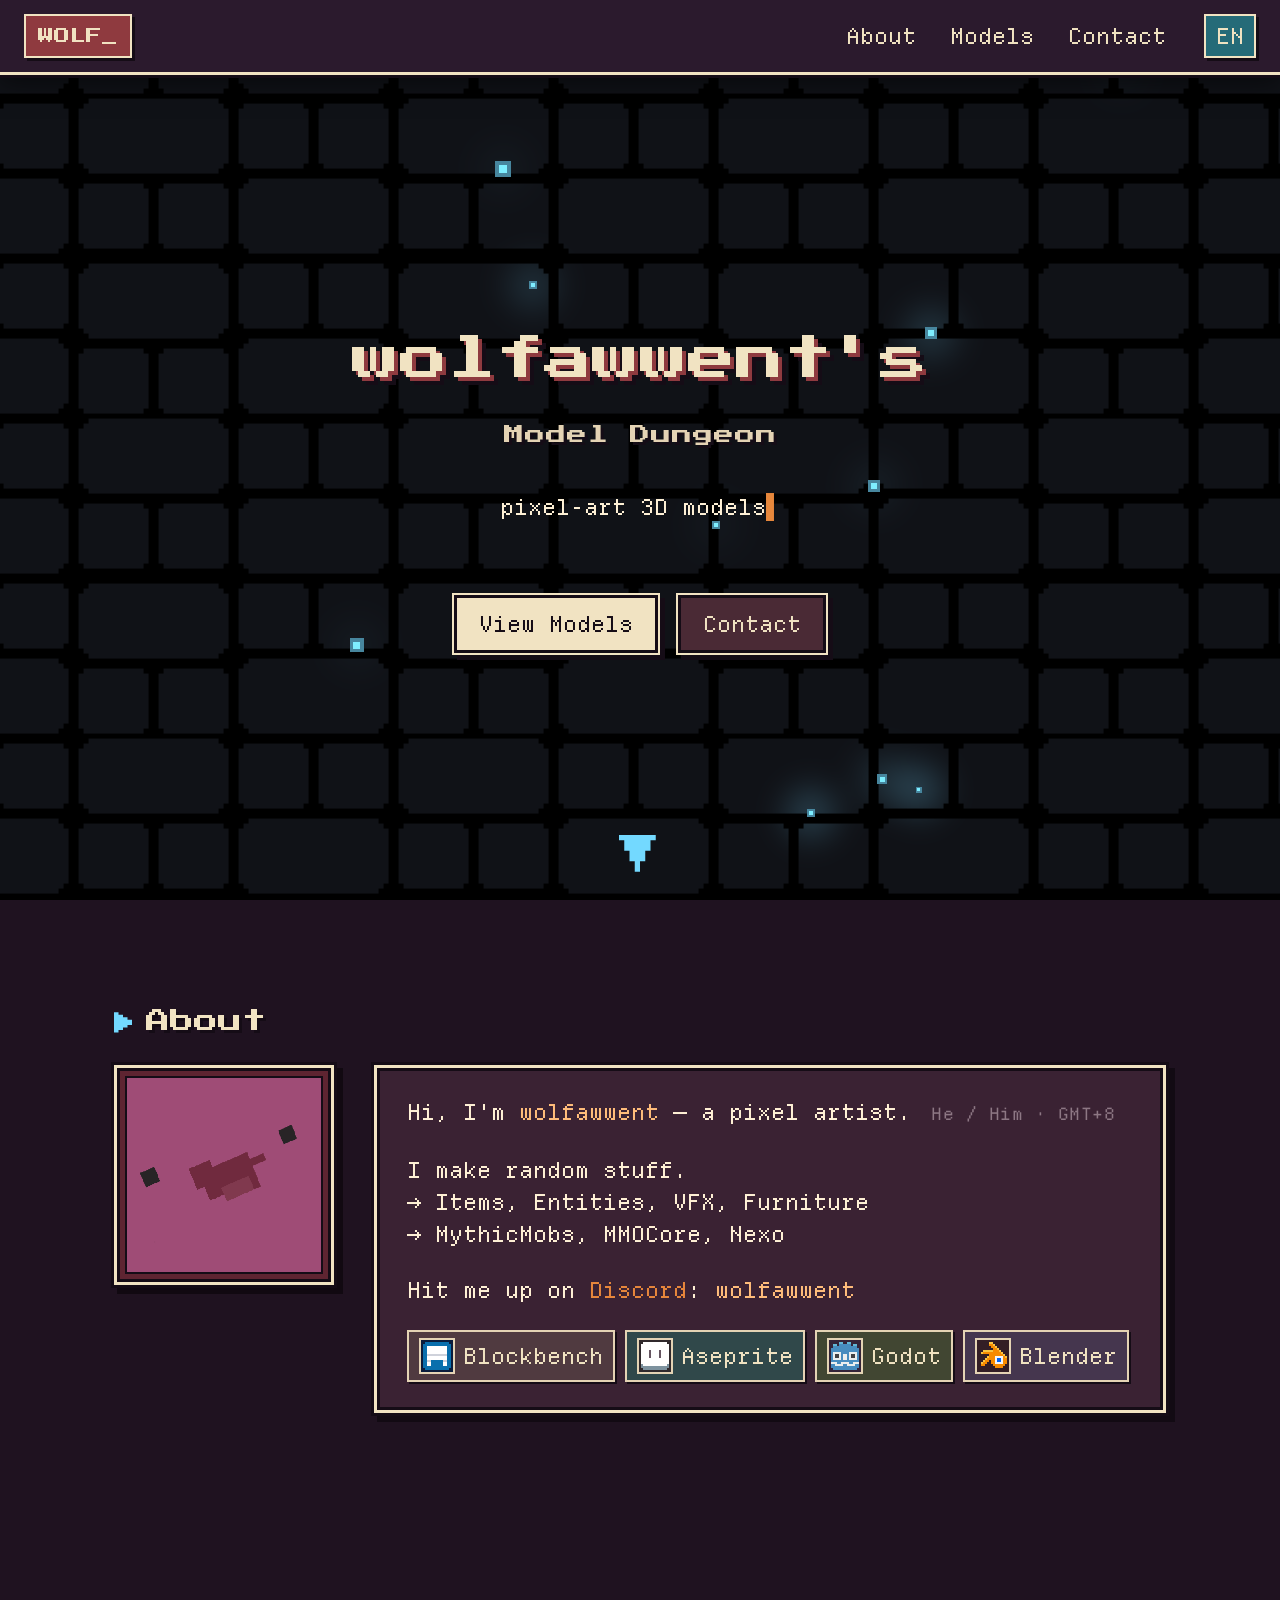
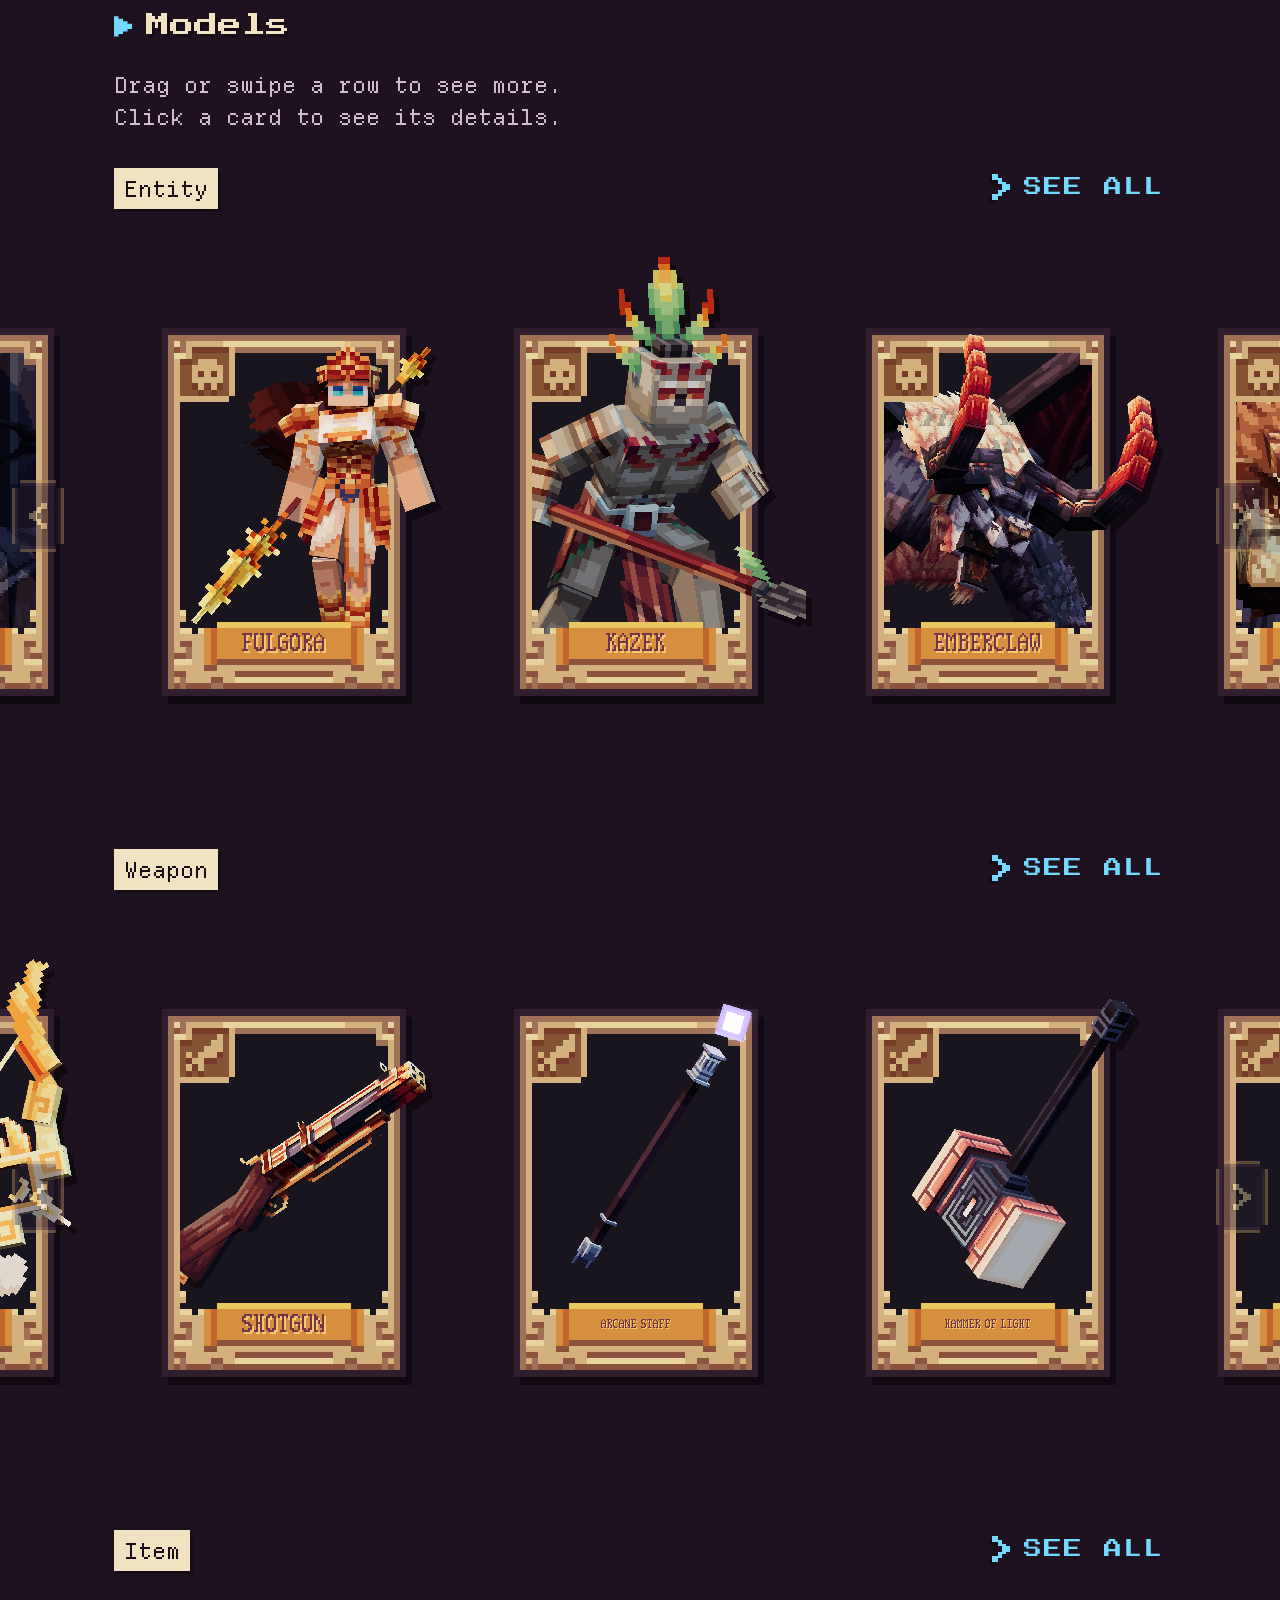
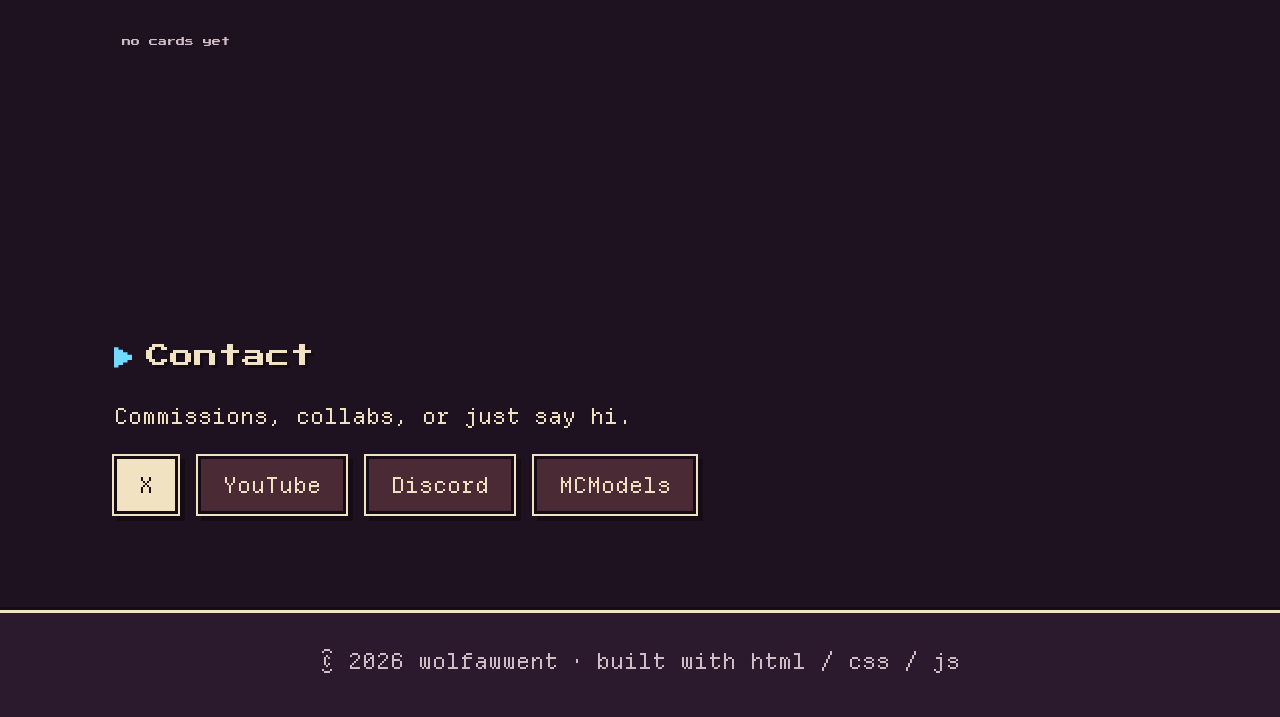
==== index.html @ c3237a8e "feat: update card model preview script version and enhance blend mode handling" ====
<!DOCTYPE html>
<html lang="en">
<head>
  <meta charset="UTF-8" />
  <meta name="viewport" content="width=device-width, initial-scale=1.0" />
  <title>wolfawwent's Model Dungeon</title>
  <meta name="description" content="wolfawwent's portfolio of pixel / voxel 3D models." />

  <!-- 像素字體（Google Fonts）：Press Start 2P 用在標題；內文使用本地 Departure Mono -->
  <link rel="preconnect" href="https://fonts.googleapis.com" />
  <link rel="preconnect" href="https://fonts.gstatic.com" crossorigin />
  <link href="https://fonts.googleapis.com/css2?family=Press+Start+2P&display=swap" rel="stylesheet" />

  <link rel="preload" href="assets/fonts/departure-mono.woff2" as="font" type="font/woff2" crossorigin />
  <link rel="stylesheet" href="css/style.css" />

  <!-- Three.js 只用在 3D 模型預覽 -->
  <script type="importmap">
  {
    "imports": {
      "three": "https://cdn.jsdelivr.net/npm/three@0.170.0/build/three.module.js",
      "three/addons/": "https://cdn.jsdelivr.net/npm/three@0.170.0/examples/jsm/"
    }
  }
  </script>
</head>
<body>

  <!-- ===== Shader 背景 ===== -->
  <canvas id="bg" aria-hidden="true"></canvas>

  <!-- ===== 導覽列 ===== -->
  <header class="nav">
    <a class="nav__logo" href="#top">WOLF<span class="blink">_</span></a>
    <nav class="nav__links">
      <a href="#about">About</a>
      <a href="#models">Models</a>
      <a href="#contact">Contact</a>
    </nav>
    <button class="nav__lang" id="langBtn" type="button" title="Language (coming soon)">EN</button>
  </header>

  <main id="top">

    <!-- ===== Hero ===== -->
    <section class="hero reveal">
      <h1 class="hero__title">
        <span class="glitch" data-text="wolfawwent's">wolfawwent's</span>
        <span class="hero__sub-title">Model Dungeon</span>
      </h1>
      <p class="hero__sub typewriter" id="typewriter"></p>
      <div class="hero__cta">
        <a class="btn" href="#models">View Models</a>
        <a class="btn btn--ghost" href="#contact">Contact</a>
      </div>
      <a class="hero__scroll" href="#about" aria-label="Scroll down">▼</a>
    </section>

    <!-- ===== About ===== -->
    <section id="about" class="section reveal">
      <h2 class="section__title">About</h2>
      <div class="about">
        <div class="about__avatar pixel-frame">
          <!-- 換成你的頭像：assets/img/avatar.png 或 .gif -->
          <img src="assets/img/avatar.png" alt="avatar" />
        </div>
        <div class="about__text">
          <p>Hi, I'm <strong>wolfawwent</strong> — a pixel artist. <span class="about__meta">He / Him · GMT+8</span></p>
          <p>I make random stuff.<br>→ Items, Entities, VFX, Furniture<br>→ MythicMobs, MMOCore, Nexo</p>
          <p>Hit me up on <a href="https://discord.gg/XKrcX5X3uS" target="_blank" rel="noopener">Discord</a>: <strong>wolfawwent</strong></p>
          <ul class="tags">
            <li><img src="assets/img/icon-blockbench.png" alt="" />Blockbench</li>
            <li><img src="assets/img/icon-aseprite.png" alt="" />Aseprite</li>
            <li><img src="assets/img/icon-godot.png" alt="" />Godot</li>
            <li><img src="assets/img/icon-blender.png" alt="" />Blender</li>
          </ul>
        </div>
      </div>
    </section>

    <!-- ===== Models ===== -->
    <section id="models" class="section reveal">
      <h2 class="section__title">Models</h2>
      <p class="section__hint">Drag or swipe a row to see more.<br>Click a card to see its details.</p>

      <!--
        卡片由 js/card-gallery.js 依 card/cards.json 自動放進來。
        檔名格式：card_類型_名稱.png，類型是 entity 或 weapon，
        例如 card_entity_Kazek.png → 放進 Entity 列、名牌顯示 Kazek。
        要新增分類：複製一個 .shelf，改 data-category 和標題即可。
      -->
      <div class="shelf" data-category="entity">
        <div class="shelf__head">
          <h3 class="shelf__title">Entity</h3>
          <a class="shelf__all" href="gallery.html?type=entity"><svg viewBox="0 0 9 13" aria-hidden="true" shape-rendering="crispEdges"><path d="M6 0H9V3H6V5H4V8H6V10H9V13H6V11H4V9H2V8H0V5H2V4H4V2H6Z"/></svg><span>SEE ALL</span></a>
        </div>
        <div class="shelf__track" aria-label="Entity cards"></div>
      </div>
      <div class="shelf" data-category="weapon">
        <div class="shelf__head">
          <h3 class="shelf__title">Weapon</h3>
          <a class="shelf__all" href="gallery.html?type=weapon"><svg viewBox="0 0 9 13" aria-hidden="true" shape-rendering="crispEdges"><path d="M6 0H9V3H6V5H4V8H6V10H9V13H6V11H4V9H2V8H0V5H2V4H4V2H6Z"/></svg><span>SEE ALL</span></a>
        </div>
        <div class="shelf__track" aria-label="Weapon cards"></div>
      </div>
      <div class="shelf" data-category="item">
        <div class="shelf__head">
          <h3 class="shelf__title">Item</h3>
          <a class="shelf__all" href="gallery.html?type=item"><svg viewBox="0 0 9 13" aria-hidden="true" shape-rendering="crispEdges"><path d="M6 0H9V3H6V5H4V8H6V10H9V13H6V11H4V9H2V8H0V5H2V4H4V2H6Z"/></svg><span>SEE ALL</span></a>
        </div>
        <div class="shelf__track" aria-label="Item cards"></div>
      </div>
    </section>

    <!-- ===== Contact ===== -->
    <section id="contact" class="section reveal">
      <h2 class="section__title">Contact</h2>
      <p class="contact__text">Commissions, collabs, or just say hi.</p>
      <div class="contact__links">
        <a class="btn" href="https://x.com/wolfawwent" target="_blank" rel="noopener">X</a>
        <a class="btn btn--ghost" href="https://www.youtube.com/@wolfawwent/videos" target="_blank" rel="noopener">YouTube</a>
        <a class="btn btn--ghost" href="https://discord.gg/XKrcX5X3uS" target="_blank" rel="noopener">Discord</a>
        <a class="btn btn--ghost" href="https://mcmodels.net/vendors/107/modelfoundry" target="_blank" rel="noopener">MCModels</a>
      </div>
    </section>

  </main>

  <footer class="footer">
    <span>© <span id="year"></span> wolfawwent</span>
    <span class="footer__dot">·</span>
    <span>built with html / css / js</span>
  </footer>

  <script src="js/bg.js"></script>
  <script src="js/main.js"></script>
  <script src="js/card-model-preview.js?v=pose-1"></script>
  <script src="js/card-gallery.js"></script>
  <script src="js/dev-tools-link.js"></script>
</body>
</html>
---- css/style.css ----
/* =====================================================================
   wolfawwent portfolio — style.css
   像素 RPG 戰鬥 UI 風格：深紫黑底、奶油色像素邊框、橘 / 暗紅 / 青 / 萊姆綠點綴
   背景是 js/bg.js 畫的 shader（不是 CSS）
   ===================================================================== */

:root {
  /* --- 參考圖取色 --- */
  --bg:        #1f1220;   /* 深紫黑（畫面底） */
  --bg-2:      #2b1a2d;   /* 面板底 */
  --panel:     #3a2233;   /* 面板內色（暗紫棕） */
  --panel-2:   #4a2a35;   /* 面板較亮的一階 */
  --cream:     #f1e3c2;   /* 奶油色邊框 / 主文字 */
  --cream-2:   #d9c49a;   /* 奶油色暗一階 */
  --muted:     #a48a92;   /* 次要文字 */
  --orange:    #e6873c;
  --orange-2:  #b4562a;
  --maroon:    #8f3a3f;
  --maroon-2:  #5e2431;
  --teal:      #3fa8b6;
  --teal-2:    #256b78;
  --lime:      #9cc23c;
  --lime-2:    #5e7d25;
  --purple:    #7b4c9e;
  --purple-2:  #4a2a66;
  --ink:       #150c16;   /* 最深的線色 */
  --ghost:     #73d9ff;   /* 鬼火藍（箭頭、飛蟲同色） */

  --font-pixel: 'Press Start 2P', 'Courier New', monospace;
  --font-body: 'VT323', 'Courier New', monospace;
  --max: 1100px;
}

* { box-sizing: border-box; }
html { scroll-behavior: smooth; }

body {
  margin: 0;
  background: var(--bg);
  color: var(--cream);
  font-family: var(--font-body);
  font-size: 22px;
  line-height: 1.45;
  overflow-x: hidden;
}

#bg { position: fixed; inset: 0; width: 100%; height: 100%; z-index: -1; display: block; }

a { color: var(--orange); text-decoration: none; }
a:hover { color: var(--cream); }
img { max-width: 100%; display: block; }
::selection { background: var(--orange); color: var(--ink); }

/* ---------- 像素邊框：奶油色外框 + 深色內外線 + 硬陰影 ---------- */
.pixel-frame {
  position: relative;
  background: var(--panel);
  border: 3px solid var(--cream);
  box-shadow:
    inset 0 0 0 3px var(--ink),
    0 0 0 3px var(--ink),
    6px 6px 0 3px rgba(0,0,0,.45);
}

/* 面板標題條（像參考圖的 EQUIPMENT / STATS 標籤） */
.hud-label {
  display: inline-block;
  font-family: var(--font-pixel); font-size: 9px; letter-spacing: 1px;
  color: var(--ink); background: var(--cream);
  padding: 6px 10px 5px;
  box-shadow: 3px 3px 0 var(--ink);
}

/* ---------- 導覽列：做成 HUD 頂條 ---------- */
.nav {
  position: sticky; top: 0; z-index: 10;
  display: flex; align-items: center; gap: 24px;
  padding: 12px 24px;
  background: var(--bg-2);
  border-bottom: 3px solid var(--cream);
  box-shadow: 0 3px 0 var(--ink), 0 8px 24px rgba(0,0,0,.5);
}
.nav__logo {
  font-family: var(--font-pixel); font-size: 13px; color: var(--cream);
  padding: 8px 12px; background: var(--maroon); border: 2px solid var(--cream);
  box-shadow: 3px 3px 0 var(--ink);
}
.nav__links { display: flex; gap: 6px; margin-left: auto; }
.nav__links a {
  font-family: var(--font-pixel); font-size: 9px; color: var(--cream-2);
  padding: 9px 12px; border: 2px solid transparent;
}
.nav__links a:hover { color: var(--cream); background: var(--panel-2); border-color: var(--cream); box-shadow: 2px 2px 0 var(--ink); }
.nav__lang {
  font-family: var(--font-pixel); font-size: 9px;
  background: var(--teal-2); color: var(--cream);
  border: 2px solid var(--cream); padding: 8px 10px; cursor: pointer;
  box-shadow: 3px 3px 0 var(--ink);
}
.nav__lang:hover { background: var(--teal); }

.blink { animation: blink 1s steps(2) infinite; }
@keyframes blink { 50% { opacity: 0; } }

/* ---------- 共用區塊 ---------- */
.section { max-width: var(--max); margin: 0 auto; padding: 96px 24px; }
.section__title {
  font-family: var(--font-pixel);
  font-size: clamp(16px, 2.6vw, 24px);
  margin: 0 0 14px;
  color: var(--cream);
  text-shadow: 3px 3px 0 var(--ink);
}
/* 標題前的箭頭：不用字體符號（每個字體的 ▶ 位置都不一樣），改用 CSS 畫一個階梯狀像素三角形，
   高度跟大寫字母一致（0.85em），垂直置中對齊文字 */
.section__title::before {
  content: ''; display: inline-block; vertical-align: 0.02em;
  width: 0.75em; height: 0.85em; margin-right: 0.6em;
  background: var(--ghost);
  clip-path: polygon(0 0, 25% 0, 25% 12.5%, 50% 12.5%, 50% 25%, 75% 25%, 75% 37.5%, 100% 37.5%,
                     100% 62.5%, 75% 62.5%, 75% 75%, 50% 75%, 50% 87.5%, 25% 87.5%, 25% 100%, 0 100%);
}
.section__hint { color: var(--muted); margin: 0 0 32px; }

.reveal { opacity: 0; transform: translateY(24px); transition: opacity .5s steps(5), transform .5s steps(5); }
.reveal.is-visible { opacity: 1; transform: none; }

/* ---------- 按鈕：參考 END TURN ---------- */
.btn {
  display: inline-block;
  font-family: var(--font-pixel); font-size: 11px; line-height: 1;
  padding: 16px 22px 14px;
  color: var(--ink); background: var(--cream);
  border: 3px solid var(--ink);
  box-shadow: 0 0 0 2px var(--cream), 5px 5px 0 2px var(--ink);
  transition: transform .06s;
}
.btn:hover { color: var(--ink); background: var(--orange); }
.btn:active { transform: translate(4px, 4px); box-shadow: 0 0 0 2px var(--cream), 1px 1px 0 2px var(--ink); }
.btn--ghost { background: var(--panel-2); color: var(--cream); }
.btn--ghost:hover { background: var(--maroon); color: var(--cream); }

/* ---------- Hero ---------- */
.hero {
  min-height: calc(100vh - 70px);
  display: flex; flex-direction: column; justify-content: center; align-items: center;
  text-align: center; padding: 0 24px; position: relative;
}
.hero__kicker {
  font-family: var(--font-pixel); font-size: 10px; letter-spacing: 1px;
  color: var(--ink); background: var(--lime); padding: 8px 12px;
  border: 2px solid var(--cream); box-shadow: 3px 3px 0 var(--ink);
  margin: 0 0 28px;
}
.hero__title {
  font-family: var(--font-pixel);
  font-size: clamp(24px, 5.5vw, 58px);
  margin: 0 0 24px; line-height: 1.25; color: var(--cream);
  text-shadow: 4px 4px 0 var(--maroon), 8px 8px 0 var(--ink);
}
/* 標題下方的副標「Model Dungeon」 */
.hero__sub-title {
  display: block; margin-top: 0.6em;
  font-size: 0.42em; letter-spacing: 1px; color: var(--cream-2);
  text-shadow: 3px 3px 0 var(--ink);
}
.hero__sub { min-height: 1.5em; color: var(--cream-2); font-size: 28px; margin: 0 0 40px; }
.hero__cta { display: flex; gap: 20px; flex-wrap: wrap; justify-content: center; }
.hero__scroll {
  position: absolute; bottom: 28px; left: 50%; transform: translateX(-50%);
  font-family: var(--font-pixel); font-size: 42px; line-height: 1; color: var(--ghost);
  animation: bob 1.6s ease-in-out infinite;   /* 平滑上下浮動 */
}
@keyframes bob { 50% { transform: translate(-50%, 12px); } }

/* Glitch：改成用參考圖的橘 / 青 */
.glitch { position: relative; display: inline-block; }
.glitch::before, .glitch::after {
  content: attr(data-text); position: absolute; left: 0; top: 0; width: 100%;
  overflow: hidden; opacity: 0; text-shadow: none;
}
.glitch::before { color: var(--orange); animation: glitch-a 5s infinite; }
.glitch::after  { color: var(--teal);   animation: glitch-b 5s infinite; }
@keyframes glitch-a {
  0%, 92%, 100% { opacity: 0; transform: none; }
  94% { opacity: .9; transform: translate(-5px, 2px); clip-path: inset(10% 0 60% 0); }
  96% { opacity: .9; transform: translate(5px, -2px); clip-path: inset(50% 0 20% 0); }
  98% { opacity: 0; }
}
@keyframes glitch-b {
  0%, 92%, 100% { opacity: 0; transform: none; }
  95% { opacity: .9; transform: translate(5px, 0); clip-path: inset(70% 0 5% 0); }
  97% { opacity: .9; transform: translate(-4px, 0); clip-path: inset(30% 0 40% 0); }
  99% { opacity: 0; }
}
.typewriter::after { content: '\258C'; color: var(--orange); animation: blink .8s steps(2) infinite; }

/* ---------- About ---------- */
.about { display: grid; grid-template-columns: 220px 1fr; gap: 40px; align-items: start; }
.about__avatar { padding: 8px; background: var(--maroon-2); }
.about__avatar img { image-rendering: pixelated; width: 100%; aspect-ratio: 1; border: 2px solid var(--ink); }
.about__text { padding: 22px 26px; background: var(--panel); border: 3px solid var(--cream); box-shadow: inset 0 0 0 3px var(--ink), 0 0 0 3px var(--ink), 6px 6px 0 3px rgba(0,0,0,.4); }
.about__text p { margin: 0 0 16px; }
.about__meta { color: var(--muted); opacity: .55; font-size: 17px; letter-spacing: .5px; margin-left: 6px; white-space: nowrap; }   /* 灰色半透明小字（He / Him · GMT+8），接在第一行右邊 */
.tags { list-style: none; padding: 0; margin: 20px 0 0; display: flex; flex-wrap: wrap; gap: 8px; }
.tags li {
  font-family: var(--font-pixel); font-size: 8px; color: var(--cream);
  padding: 6px 10px 6px 8px; border: 2px solid var(--cream); box-shadow: 2px 2px 0 var(--ink);
  display: inline-flex; align-items: center; gap: 8px;
}
.tags li img { width: 36px; height: 36px; image-rendering: pixelated; display: block; }   /* 工具圖示（18×18 放大 2 倍） */
.tags li:nth-child(5n+1) { background: #503a40; }
.tags li:nth-child(5n+2) { background: #30484a; }
.tags li:nth-child(5n+3) { background: #414632; }
.tags li:nth-child(5n+4) { background: #45364e; }
.tags li:nth-child(5n+5) { background: var(--orange-2); }

/* ---------- 模型卡片：參考圖的技能卡 ---------- */
.grid { display: grid; grid-template-columns: repeat(auto-fill, minmax(250px, 1fr)); gap: 28px; }
.card {
  position: relative; overflow: hidden;
  background: var(--panel);
  border: 3px solid var(--cream);
  box-shadow: inset 0 0 0 3px var(--ink), 0 0 0 3px var(--ink), 6px 6px 0 3px rgba(0,0,0,.45);
  transform-style: preserve-3d; will-change: transform;
  transition: box-shadow .15s;
}
.card:hover { box-shadow: inset 0 0 0 3px var(--ink), 0 0 0 3px var(--ink), 0 0 0 6px var(--orange), 8px 8px 0 6px rgba(0,0,0,.45); }
/* 每張卡不同底色，像技能卡 */
.card:nth-child(4n+1) .card__media { background: var(--maroon-2); }
.card:nth-child(4n+2) .card__media { background: var(--purple-2); }
.card:nth-child(4n+3) .card__media { background: var(--teal-2); }
.card:nth-child(4n+4) .card__media { background: var(--lime-2); }
.card__media {
  margin: 6px 6px 0; aspect-ratio: 16 / 10; overflow: hidden;
  border: 2px solid var(--ink);
  background-image: repeating-linear-gradient(0deg, rgba(0,0,0,.12) 0 2px, transparent 2px 4px);
}
.card__media img {
  width: 100%; height: 100%; object-fit: cover;
  image-rendering: pixelated;
  filter: brightness(.85); transition: filter .2s, transform .3s steps(6);
}
.card:hover .card__media img { filter: none; transform: scale(1.04); }
.card__body { padding: 16px 16px 18px; }
.card__body h3 {
  font-family: var(--font-pixel); font-size: 11px; margin: 0 0 10px; line-height: 1.5;
  color: var(--cream); text-shadow: 2px 2px 0 var(--ink);
}
.card__body p { margin: 0 0 14px; color: var(--muted); }
.card__tags { display: flex; gap: 6px; flex-wrap: wrap; }
.card__tags span {
  font-family: var(--font-pixel); font-size: 7px; color: var(--ink);
  background: var(--cream-2); padding: 5px 7px; box-shadow: 2px 2px 0 var(--ink);
}
.model { cursor: pointer; }
.model.is-active { border-color: var(--orange); }
.model.is-active::before {
  content: '\25B6 VIEWING'; position: absolute; top: 12px; left: 12px; z-index: 1;
  font-family: var(--font-pixel); font-size: 8px; color: var(--ink);
  background: var(--orange); padding: 5px 7px; border: 2px solid var(--cream); box-shadow: 2px 2px 0 var(--ink);
}
.card__media.no-img { display: grid; place-items: center; }
.card__media.no-img img { display: none; }
.card__media.no-img::after { content: 'NO PREVIEW'; font-family: var(--font-pixel); font-size: 9px; color: var(--cream-2); opacity: .6; }
/* tilt 亮光層 */
.card::after {
  content: ''; position: absolute; inset: 0; pointer-events: none;
  background: radial-gradient(circle at var(--mx, 50%) var(--my, 50%), rgba(241,227,194,.14), transparent 45%);
  opacity: 0; transition: opacity .2s;
}
.card:hover::after { opacity: 1; }

/* ---------- 3D Viewer：參考圖中央的戰鬥場地 ---------- */
.viewer { height: 540px; overflow: hidden; margin-bottom: 36px; background: var(--bg-2); }
.viewer.is-drop { border-color: var(--lime); box-shadow: inset 0 0 0 3px var(--ink), 0 0 0 3px var(--ink), 0 0 0 6px var(--lime); }
.viewer canvas { display: block; width: 100%; height: 100%; }
.viewer__title {
  position: absolute; left: 14px; top: 14px; pointer-events: none;
  font-family: var(--font-pixel); font-size: 9px; color: var(--ink);
  background: var(--cream); padding: 7px 10px 6px; box-shadow: 3px 3px 0 var(--ink);
}
.viewer__title:empty { display: none; }
.viewer__overlay {
  padding: 24px; text-align: center; line-height: 1.9;
  position: absolute; inset: 0; display: grid; place-items: center;
  font-family: var(--font-pixel); font-size: 10px; color: var(--cream-2);
  background: rgba(31,18,32,.75); pointer-events: none; transition: opacity .3s;
}
.viewer__overlay.is-hidden { opacity: 0; }
.viewer__toolbar { position: absolute; left: 14px; bottom: 14px; display: flex; gap: 10px; }
.viewer__toolbar button {
  font-family: var(--font-pixel); font-size: 8px; cursor: pointer;
  background: var(--panel-2); color: var(--cream);
  border: 2px solid var(--cream); padding: 9px 10px 8px; box-shadow: 3px 3px 0 var(--ink);
}
.viewer__toolbar button:hover { background: var(--maroon); }
.viewer__toolbar button.is-on { background: var(--teal-2); }
.viewer__toolbar button:active { transform: translate(2px, 2px); box-shadow: 1px 1px 0 var(--ink); }

/* ---------- Contact / Footer ---------- */
.contact__text { margin: 0 0 24px; font-size: 28px; }
.contact__links { display: flex; gap: 20px; flex-wrap: wrap; }
.footer {
  text-align: center; padding: 32px 24px 40px; color: var(--muted);
  font-size: 18px; display: flex; gap: 12px; justify-content: center; flex-wrap: wrap;
  border-top: 3px solid var(--cream); box-shadow: 0 -3px 0 var(--ink); background: var(--bg-2);
}

/* ---------- 響應式 ---------- */
@media (max-width: 720px) {
  .nav { padding: 10px 14px; gap: 10px; flex-wrap: wrap; }
  .nav__links { gap: 2px; }
  .nav__links a { font-size: 8px; padding: 8px; }
  .about { grid-template-columns: 1fr; }
  .about__avatar { max-width: 180px; }
  .viewer { height: 380px; }
  .section { padding: 72px 18px; }
}

@media (prefers-reduced-motion: reduce) {
  html { scroll-behavior: auto; }
  .reveal { opacity: 1; transform: none; transition: none; }
  .glitch::before, .glitch::after, .hero__scroll { animation: none; }
}

/* Saved artwork already contains its frame and Unifont nameplate. */
#modelGrid .card--artwork { background: transparent; border: 0; box-shadow: none; overflow: visible; cursor: pointer; }
#modelGrid .card--artwork::after, #modelGrid .card--artwork::before { display: none; }
#modelGrid .card--artwork > img { display: block; width: 100%; height: auto; image-rendering: pixelated; }
#modelGrid .card--artwork:focus-visible { outline: 3px solid var(--cream, #fff0c8); outline-offset: 4px; }
#modelGrid .card--artwork.is-active > img { filter: drop-shadow(0 0 8px rgba(255, 215, 94, .35)); }
/* ---------- card/ 資料夾自動卡片：名稱疊在金色名牌上（js/card-gallery.js） ---------- */
#modelGrid .card--auto { position: relative; }
#modelGrid .card--auto > .card__name {
  position: absolute; pointer-events: none;
  image-rendering: pixelated; image-rendering: crisp-edges;
}

/* ---------- Models：橫向卡片列（js/card-gallery.js） ---------- */
.shelf { margin: 0 0 40px; }
.shelf__title {
  font-family: var(--font-pixel); font-size: 10px; letter-spacing: 1px;
  display: inline-block; margin: 0 0 14px;
  color: var(--ink); background: var(--cream); padding: 7px 10px 6px;
  box-shadow: 3px 3px 0 var(--ink);
}
.shelf__track {
  display: flex; gap: 12px; align-items: flex-start;
  overflow-x: auto; overflow-y: hidden;
  /* 軌道跳出 1100px 的內容欄、橫跨整個視窗寬度；左右內距讓第一張卡對齊內容欄的左邊 */
  width: 100vw; margin-left: calc(50% - 50vw);
  padding: 14px max(24px, calc(50vw - var(--max) / 2 + 24px)) 22px;   /* 上下留空間給傾斜時凸出的角 */
  /* 不做吸附：卡片可以停在任何位置，被邊緣切一半也沒關係 */
  scrollbar-width: none;                /* Firefox 隱藏捲軸 */
  cursor: grab; user-select: none; -webkit-user-select: none;
  touch-action: pan-x pan-y;            /* 手機保留原生左右滑動 */
}
.shelf__track::-webkit-scrollbar { display: none; }
.shelf__track.is-dragging { cursor: grabbing; }
.shelf__track:empty::after {
  content: 'no cards yet'; font-family: var(--font-pixel); font-size: 9px; color: var(--muted);
  padding: 24px 8px;
}
.shelf .card--auto {
  flex: 0 0 var(--card-w, 340px); width: var(--card-w, 340px);
  position: relative;
  background: transparent; border: 0; box-shadow: none; overflow: visible;
  transform-style: preserve-3d; will-change: transform;
  transition: filter .2s;
}
.shelf .card--auto > img {
  display: block; width: 100%; height: auto;
  image-rendering: pixelated; -webkit-user-drag: none; pointer-events: none;
  filter: drop-shadow(6px 8px 0 rgba(0,0,0,.45));
  transition: filter .15s ease;
}
/* 滑鼠移上去：沿著卡片輪廓（含透明部分的邊）畫一圈淡金色 outline
   用四個方向的 drop-shadow 疊出來，會跟著卡片的實際形狀走，透明區域不會被框到 */
.shelf .card--auto:hover > img {
  filter:
    drop-shadow( var(--ol) 0 0 var(--outline))
    drop-shadow(calc(var(--ol) * -1) 0 0 var(--outline))
    drop-shadow(0  var(--ol) 0 var(--outline))
    drop-shadow(0 calc(var(--ol) * -1) 0 var(--outline))
    drop-shadow(6px 8px 0 rgba(0,0,0,.45));
}
.shelf .card--auto { --outline: #ffffff; --ol: 3px; }   /* outline 顏色與粗細 */
.shelf .card--auto > .card__name {
  position: absolute; pointer-events: none;
  image-rendering: pixelated; image-rendering: crisp-edges;
}
/* 傾斜時的亮光：用卡片圖本身當遮罩，透明的地方不會發亮 */
.shelf .card--auto::after {
  content: ''; position: absolute; inset: 0; pointer-events: none;
  background: radial-gradient(circle at var(--mx, 50%) var(--my, 50%), rgba(241,227,194,.28), transparent 45%);
  -webkit-mask-image: var(--img); mask-image: var(--img);
  -webkit-mask-size: 100% 100%; mask-size: 100% 100%;
  opacity: 0; transition: opacity .2s;
}
.shelf .card--auto:hover::after { opacity: 1; }
@media (max-width: 720px) { .shelf .card--auto { --card-w: 240px; } }

/* Pixel typography: Departure Mono uses an 11px grid (22px = 2x). */
@font-face {
  font-family: 'Departure Mono';
  src: url('../assets/fonts/departure-mono.woff2') format('woff2');
  font-weight: 400;
  font-style: normal;
  font-display: swap;
}
@font-face {
  font-family: 'Portfolio Unifont';
  src: url('../assets/fonts/unifont.otf') format('opentype');
  font-weight: 400;
  font-display: swap;
}
:root {
  --font-body: 'Departure Mono', 'Portfolio Unifont', monospace;
  --muted: #d2bec7;
  --cream-2: #e4d3b4;
}
body { font-size: 22px; line-height: 32px; font-synthesis: none; }
button, input, select { font: inherit; }
.section { scroll-margin-top: 88px; }
.section__title { font-size: 24px; line-height: 40px; margin-bottom: 24px; }
.section__hint { max-width: 64ch; line-height: 32px; }
.about__text { padding: 28px 30px; color: #fff1d6; }
.about__text p { max-width: 58ch; margin-bottom: 24px; }
.about__text strong { color: #ffbd7b; font-weight: 400; }
.nav__links a, .nav__lang, .btn, .tags li, .shelf__title,
.hud-label, .viewer__title, .viewer__toolbar button {
  font-family: var(--font-body); font-size: 22px; line-height: 28px;
  font-weight: 400; letter-spacing: 0;
}
.nav__logo { font-size: 16px; line-height: 24px; }
.nav__links a { color: var(--cream); padding: 8px 12px; }
.nav__lang { min-height: 44px; padding: 6px 10px; }
.btn { padding: 12px 22px; }
.tags { gap: 10px; }
.tags li { padding: 6px 10px; border-color: var(--cream-2); }
.tags li:nth-child(5n+5) { background: #843b23; }
.hero__title { font-size: 48px; line-height: 64px; }
.hero__kicker { font-family: var(--font-body); font-size: 22px; line-height: 28px; letter-spacing: 0; }
.hero__sub, .contact__text { font-size: 22px; line-height: 32px; }
.hero__sub { color: #fff1d6; min-height: 64px; max-width: 48ch; }
.footer { font-size: 22px; line-height: 32px; }
.card__title { font-family: var(--font-body); font-size: 22px; line-height: 32px; }
.card__desc { color: var(--muted); font-size: 22px; line-height: 32px; }
a:focus-visible, button:focus-visible { outline: 3px solid #ffbd7b; outline-offset: 5px; }
@media (max-width: 720px) {
  .hero__title { font-size: 32px; line-height: 48px; }
  .nav__links { order: 3; width: 100%; justify-content: center; }
  .nav__lang { margin-left: auto; }
  .nav__links a { font-size: 22px; padding: 6px 10px; }
  .section { scroll-margin-top: 140px; }
  .about { gap: 28px; }
  .about__text { padding: 20px; }
  .tags li { padding: 4px 8px; }
  .contact__links { gap: 18px; }
}
@media (max-width: 420px) {
  .hero__title { font-size: 24px; line-height: 40px; }
  .hero__kicker { max-width: 100%; }
  .about__text { padding: 18px; }
}

/* Fixed-angle model preview dialog. */
.model-dialog { width: min(880px, calc(100vw - 32px)); max-height: calc(100dvh - 32px); padding: 0; color: var(--cream); background: #211923; border: 3px solid var(--cream-2); box-shadow: 8px 8px 0 #100b13; }
.model-dialog::backdrop { background: rgba(9,6,13,.82); }
.model-dialog__header { display: flex; align-items: center; gap: 16px; padding: 14px 18px; border-bottom: 2px solid #6d5648; }
.model-dialog__header h2 { margin: 0; flex: 1; min-width: 0; overflow-wrap: anywhere; font: 22px/32px var(--font-body); }
.model-dialog__close { width: 44px; height: 44px; flex: 0 0 44px; border: 2px solid var(--cream-2); background: #432d38; color: var(--cream); cursor: pointer; font: 28px/32px var(--font-body); }
.model-dialog__stage { height: min(62vh, 570px); min-height: 220px; background: radial-gradient(ellipse at center, #45343c, #19141d 75%); }
.model-dialog model-viewer { display: block; width: 100%; height: 100%; --progress-bar-color: #e4bd76; }
.model-dialog__status { margin: 0; padding: 12px 18px; font: 22px/30px var(--font-body); color: var(--cream-2); }
html.model-dialog-open { overflow: hidden; }
.shelf .card--auto[role=button] { cursor: pointer; }
.shelf .card--auto[role=button]:focus-visible { outline: 3px solid var(--cream); outline-offset: -8px; }
@media (max-width: 600px) { .model-dialog { width: calc(100vw - 20px); max-height: calc(100dvh - 20px); }.model-dialog__stage { height: 52dvh; }.model-dialog__status { font-size: 16px; line-height: 24px; } }
/* Dungeon-style page controls, anchored to the visible card row. */
.shelf__viewport{position:relative;width:100vw;margin-left:calc(50% - 50vw)}
.shelf__viewport>.shelf__track{width:100%;margin-left:0}
.shelf__arrow{position:absolute;z-index:4;top:50%;transform:translateY(-50%);display:grid;place-items:center;width:52px;height:72px;padding:12px;border:3px solid #b99660;background:#291d30;color:#f2dca5;box-shadow:inset 0 0 0 3px #4c3448,0 4px 0 #100d15;opacity:.42;cursor:pointer;transition:opacity .15s steps(3),background .15s steps(3);clip-path:polygon(0 8px,8px 8px,8px 0,calc(100% - 8px) 0,calc(100% - 8px) 8px,100% 8px,100% calc(100% - 8px),calc(100% - 8px) calc(100% - 8px),calc(100% - 8px) 100%,8px 100%,8px calc(100% - 8px),0 calc(100% - 8px))}
.shelf__arrow--left{left:12px}.shelf__arrow--right{right:12px}
.shelf__arrow svg{width:18px;height:26px;fill:currentColor;filter:drop-shadow(2px 2px 0 #100d15)}
.shelf__arrow--right svg{transform:scaleX(-1)}
.shelf__arrow:hover,.shelf__arrow:focus-visible{opacity:1;background:#493046;color:#fff0c8}
.shelf__arrow:focus-visible{outline:3px solid #fff0c8;outline-offset:-7px}
.shelf__arrow:active{background:#674333}
.shelf__arrow:disabled{opacity:.15;cursor:default}
.shelf__arrow[hidden]{display:none}
@media(max-width:720px){.shelf__arrow{width:40px;height:60px;padding:8px}.shelf__arrow--left{left:4px}.shelf__arrow--right{right:4px}}
@media(prefers-reduced-motion:reduce){.shelf__arrow{transition:none}}


/* ===== 分類標題列 + SEE ALL ===== */
.shelf__head { display: flex; align-items: center; justify-content: space-between; gap: 12px; margin: 0 0 14px; }
.shelf__head .shelf__title { margin: 0; }
.shelf__all {
  display: inline-flex; align-items: center; gap: 14px;
  font-family: var(--font-pixel); font-size: 18px; letter-spacing: 2px;
  color: var(--ghost); text-decoration: none; padding: 6px 2px;
  border-bottom: 3px solid transparent; transition: border-color .15s steps(2), transform .15s steps(3);
}
.shelf__all svg { width: 18px; height: 26px; fill: currentColor; transform: scaleX(-1); filter: drop-shadow(3px 3px 0 #100d15); }
@media (max-width: 720px) { .shelf__all { font-size: 12px; gap: 10px; } .shelf__all svg { width: 12px; height: 17px; } }
.shelf__all:hover, .shelf__all:focus-visible { border-bottom-color: var(--ghost); transform: translateX(4px); outline: none; }

/* ===== 圖鑑頁（gallery.html）===== */
.gallery__section { padding-top: 120px; }
.gallery__back {
  display: inline-block; font-family: var(--font-pixel); font-size: 9px; letter-spacing: 1px;
  color: var(--ghost); text-decoration: none; margin: 0 0 22px;
}
.gallery__back:hover { text-decoration: underline; }
.gallery__count { margin-bottom: 20px; }
/* 一行 4 張：卡片縮到 260px（4×260 + 3×12 = 1052 ≤ 內容欄 1100）。
   卡片 PNG 上下各有約 16% 透明邊，所以行距用負的 margin 收回來 */
.shelf--grid { --grid-cols: 4; --grid-card: 260px; --grid-row-pull: -34px; }
.shelf--grid .shelf__track {
  display: grid; grid-template-columns: repeat(var(--grid-cols), var(--grid-card));
  justify-content: center; justify-items: center; gap: 0 12px;
  overflow: visible; width: auto; margin-left: 0; padding: 14px 0 22px;
  cursor: default; user-select: auto; -webkit-user-select: auto; touch-action: auto;
}
.shelf--grid .card--auto { flex: none; --card-w: var(--grid-card); width: var(--grid-card); margin: var(--grid-row-pull) 0; }
@media (max-width: 1140px) { .shelf--grid { --grid-cols: 3; } }
@media (max-width: 860px)  { .shelf--grid { --grid-cols: 2; --grid-card: 240px; } }
@media (max-width: 540px)  { .shelf--grid { --grid-card: min(240px, calc(50vw - 24px)); --grid-row-pull: -24px; } }
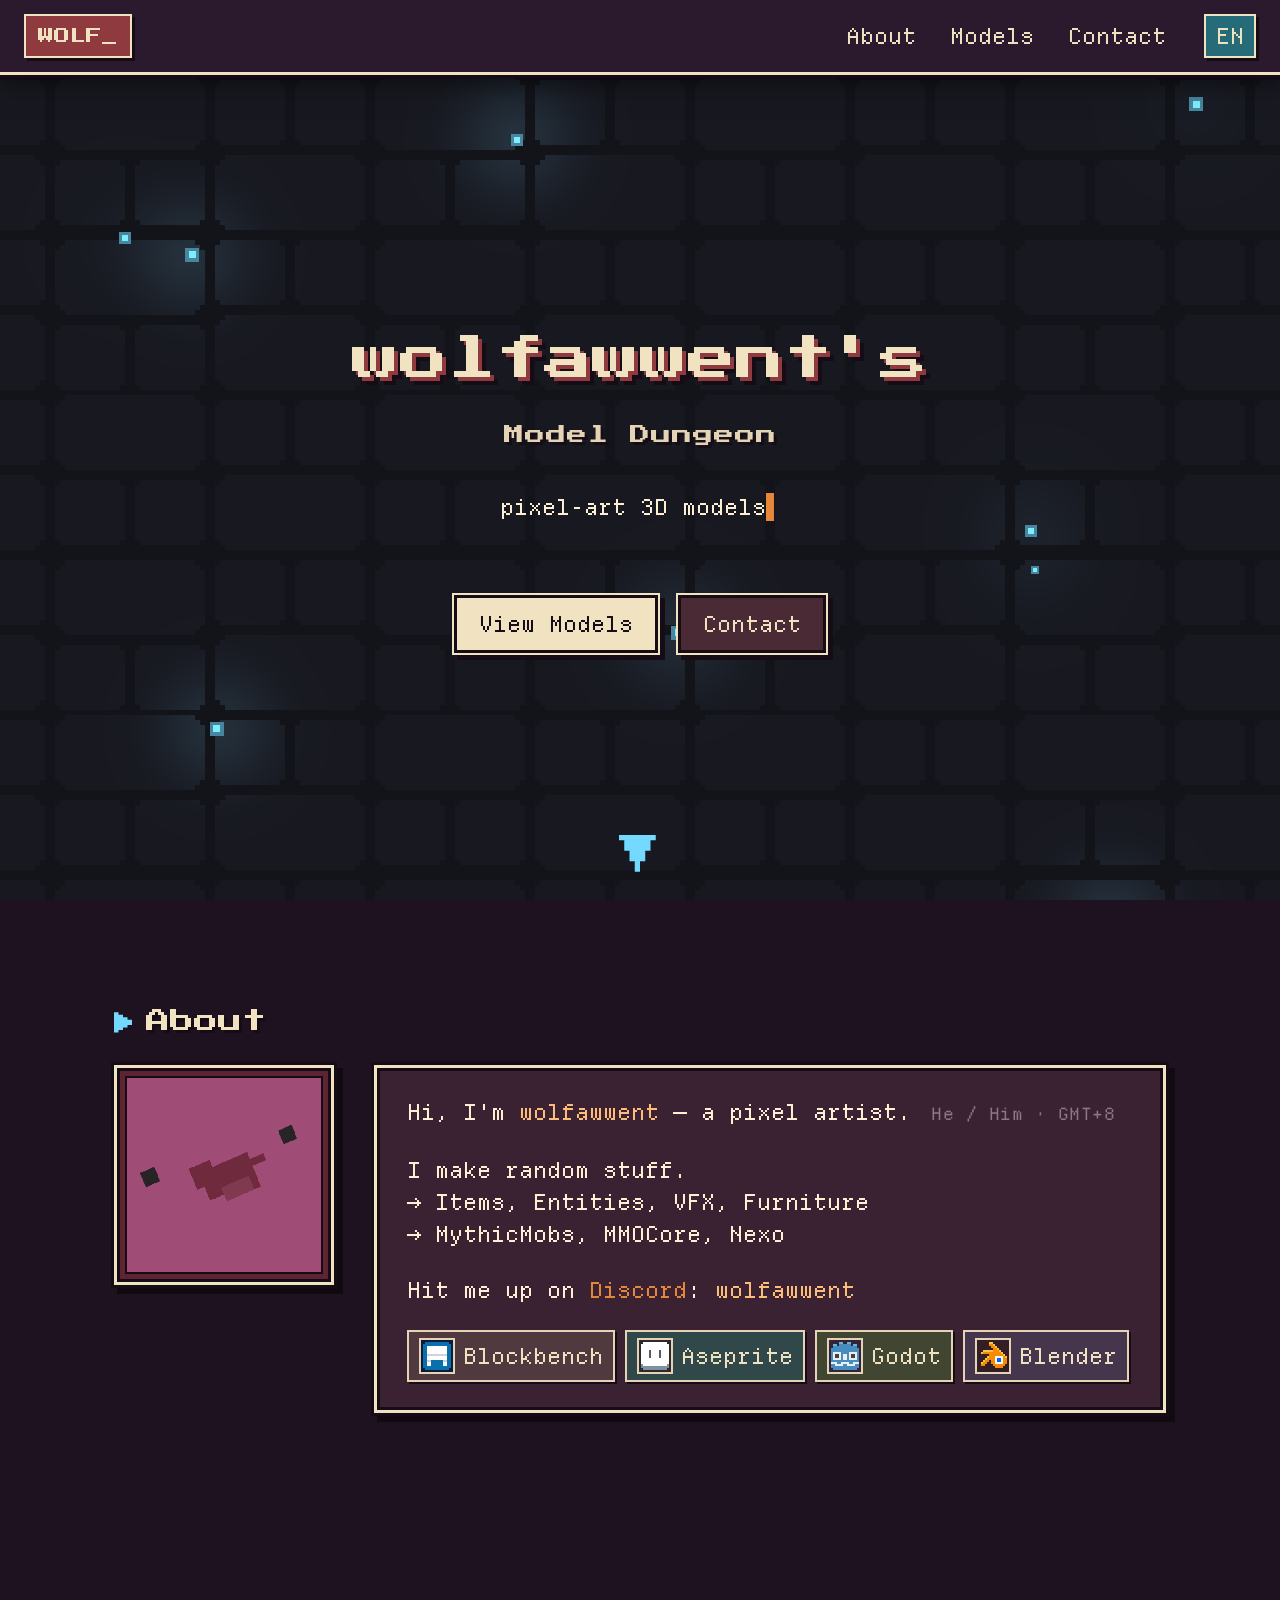
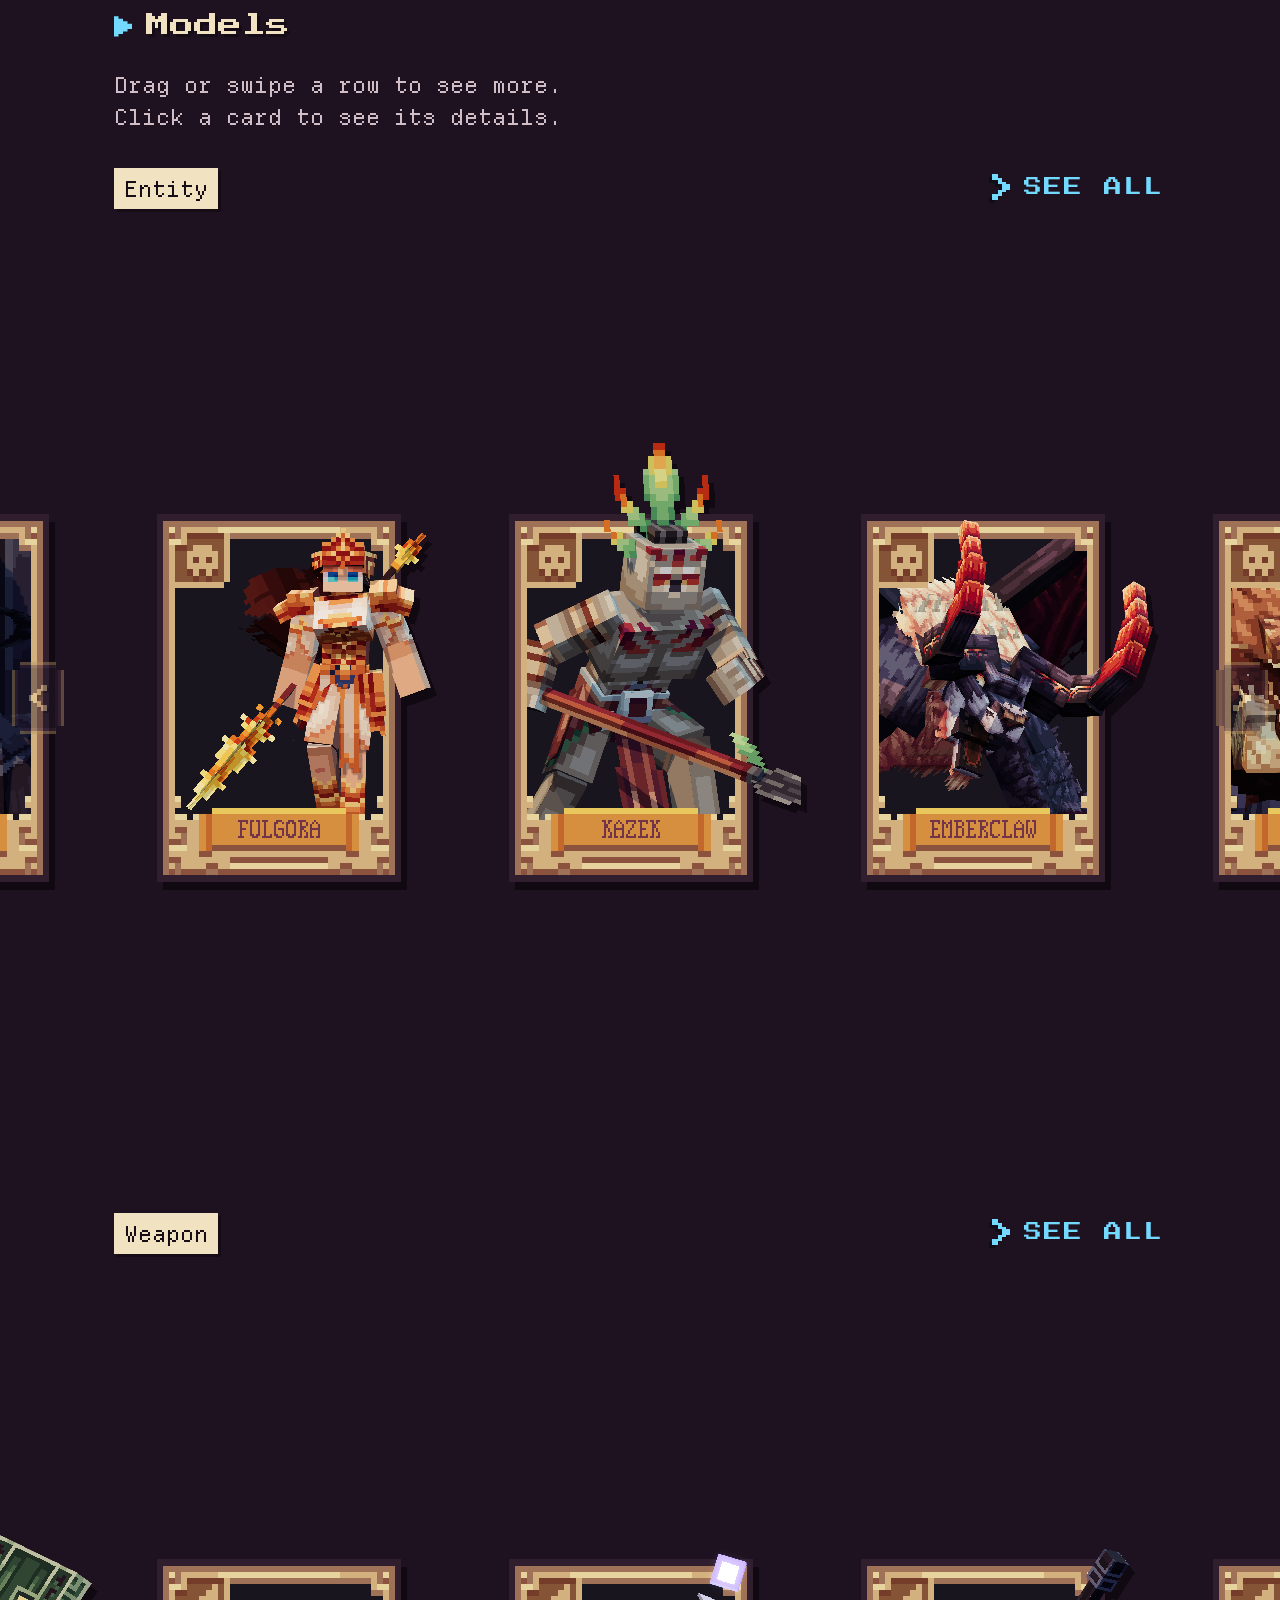
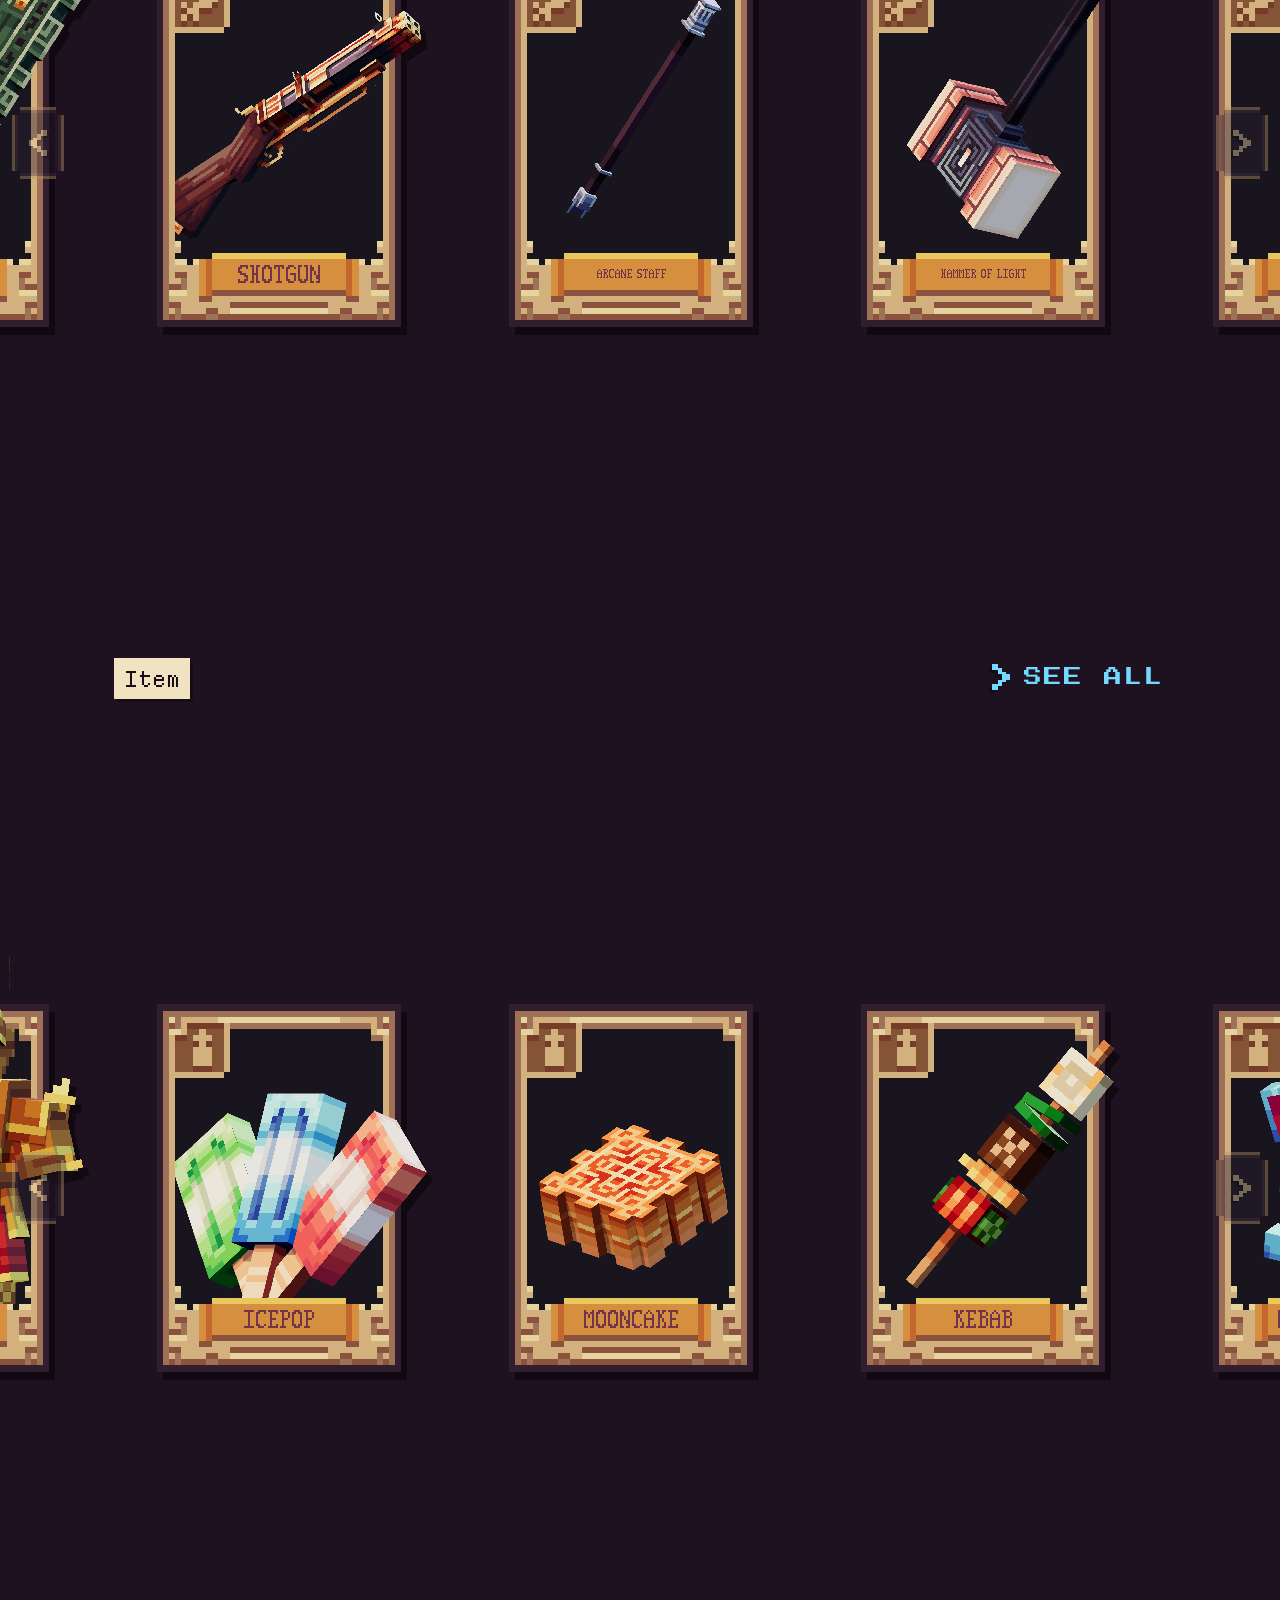
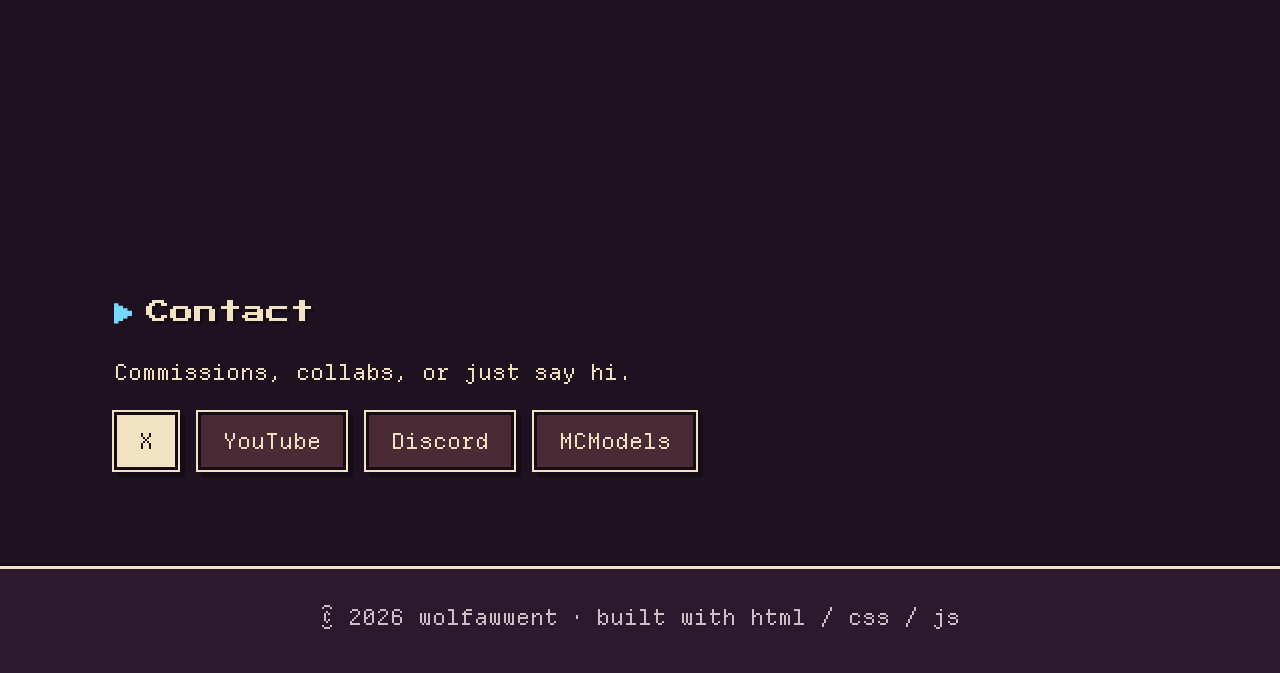
==== commit 549f0bfe: "Update card model preview version and enhance auto-scroll functionality - Updated card model preview" ====
--- a/index.html
+++ b/index.html
@@ -134,7 +134,7 @@
 
   <script src="js/bg.js"></script>
   <script src="js/main.js"></script>
-  <script src="js/card-model-preview.js?v=pose-1"></script>
+  <script src="js/card-model-preview.js?v=pose-2"></script>
   <script src="js/card-gallery.js"></script>
   <script src="js/dev-tools-link.js"></script>
 </body>
--- a/css/style.css
+++ b/css/style.css
@@ -1,530 +1,535 @@
-/* =====================================================================
-   wolfawwent portfolio — style.css
-   像素 RPG 戰鬥 UI 風格：深紫黑底、奶油色像素邊框、橘 / 暗紅 / 青 / 萊姆綠點綴
-   背景是 js/bg.js 畫的 shader（不是 CSS）
-   ===================================================================== */
+/* =====================================================================
+   wolfawwent portfolio — style.css
+   像素 RPG 戰鬥 UI 風格：深紫黑底、奶油色像素邊框、橘 / 暗紅 / 青 / 萊姆綠點綴
+   背景是 js/bg.js 畫的 shader（不是 CSS）
+   ===================================================================== */
+
+:root {
+  /* --- 參考圖取色 --- */
+  --bg:        #1f1220;   /* 深紫黑（畫面底） */
+  --bg-2:      #2b1a2d;   /* 面板底 */
+  --panel:     #3a2233;   /* 面板內色（暗紫棕） */
+  --panel-2:   #4a2a35;   /* 面板較亮的一階 */
+  --cream:     #f1e3c2;   /* 奶油色邊框 / 主文字 */
+  --cream-2:   #d9c49a;   /* 奶油色暗一階 */
+  --muted:     #a48a92;   /* 次要文字 */
+  --orange:    #e6873c;
+  --orange-2:  #b4562a;
+  --maroon:    #8f3a3f;
+  --maroon-2:  #5e2431;
+  --teal:      #3fa8b6;
+  --teal-2:    #256b78;
+  --lime:      #9cc23c;
+  --lime-2:    #5e7d25;
+  --purple:    #7b4c9e;
+  --purple-2:  #4a2a66;
+  --ink:       #150c16;   /* 最深的線色 */
+  --ghost:     #73d9ff;   /* 鬼火藍（箭頭、飛蟲同色） */
+
+  --font-pixel: 'Press Start 2P', 'Courier New', monospace;
+  --font-body: 'VT323', 'Courier New', monospace;
+  --max: 1100px;
+}
+
+* { box-sizing: border-box; }
+html { scroll-behavior: smooth; }
+
+body {
+  margin: 0;
+  background: var(--bg);
+  color: var(--cream);
+  font-family: var(--font-body);
+  font-size: 22px;
+  line-height: 1.45;
+  overflow-x: hidden;
+}
+
+#bg { position: fixed; inset: 0; width: 100%; height: 100%; z-index: -1; display: block; }
+
+a { color: var(--orange); text-decoration: none; }
+a:hover { color: var(--cream); }
+img { max-width: 100%; display: block; }
+::selection { background: var(--orange); color: var(--ink); }
+
+/* ---------- 像素邊框：奶油色外框 + 深色內外線 + 硬陰影 ---------- */
+.pixel-frame {
+  position: relative;
+  background: var(--panel);
+  border: 3px solid var(--cream);
+  box-shadow:
+    inset 0 0 0 3px var(--ink),
+    0 0 0 3px var(--ink),
+    6px 6px 0 3px rgba(0,0,0,.45);
+}
+
+/* 面板標題條（像參考圖的 EQUIPMENT / STATS 標籤） */
+.hud-label {
+  display: inline-block;
+  font-family: var(--font-pixel); font-size: 9px; letter-spacing: 1px;
+  color: var(--ink); background: var(--cream);
+  padding: 6px 10px 5px;
+  box-shadow: 3px 3px 0 var(--ink);
+}
+
+/* ---------- 導覽列：做成 HUD 頂條 ---------- */
+.nav {
+  position: sticky; top: 0; z-index: 10;
+  display: flex; align-items: center; gap: 24px;
+  padding: 12px 24px;
+  background: var(--bg-2);
+  border-bottom: 3px solid var(--cream);
+  box-shadow: 0 3px 0 var(--ink), 0 8px 24px rgba(0,0,0,.5);
+}
+.nav__logo {
+  font-family: var(--font-pixel); font-size: 13px; color: var(--cream);
+  padding: 8px 12px; background: var(--maroon); border: 2px solid var(--cream);
+  box-shadow: 3px 3px 0 var(--ink);
+}
+.nav__links { display: flex; gap: 6px; margin-left: auto; }
+.nav__links a {
+  font-family: var(--font-pixel); font-size: 9px; color: var(--cream-2);
+  padding: 9px 12px; border: 2px solid transparent;
+}
+.nav__links a:hover { color: var(--cream); background: var(--panel-2); border-color: var(--cream); box-shadow: 2px 2px 0 var(--ink); }
+.nav__lang {
+  font-family: var(--font-pixel); font-size: 9px;
+  background: var(--teal-2); color: var(--cream);
+  border: 2px solid var(--cream); padding: 8px 10px; cursor: pointer;
+  box-shadow: 3px 3px 0 var(--ink);
+}
+.nav__lang:hover { background: var(--teal); }
+
+.blink { animation: blink 1s steps(2) infinite; }
+@keyframes blink { 50% { opacity: 0; } }
+
+/* ---------- 共用區塊 ---------- */
+.section { max-width: var(--max); margin: 0 auto; padding: 96px 24px; }
+.section__title {
+  font-family: var(--font-pixel);
+  font-size: clamp(16px, 2.6vw, 24px);
+  margin: 0 0 14px;
+  color: var(--cream);
+  text-shadow: 3px 3px 0 var(--ink);
+}
+/* 標題前的箭頭：不用字體符號（每個字體的 ▶ 位置都不一樣），改用 CSS 畫一個階梯狀像素三角形，
+   高度跟大寫字母一致（0.85em），垂直置中對齊文字 */
+.section__title::before {
+  content: ''; display: inline-block; vertical-align: 0.02em;
+  width: 0.75em; height: 0.85em; margin-right: 0.6em;
+  background: var(--ghost);
+  clip-path: polygon(0 0, 25% 0, 25% 12.5%, 50% 12.5%, 50% 25%, 75% 25%, 75% 37.5%, 100% 37.5%,
+                     100% 62.5%, 75% 62.5%, 75% 75%, 50% 75%, 50% 87.5%, 25% 87.5%, 25% 100%, 0 100%);
+}
+.section__hint { color: var(--muted); margin: 0 0 32px; }
+
+.reveal { opacity: 0; transform: translateY(24px); transition: opacity .5s steps(5), transform .5s steps(5); }
+.reveal.is-visible { opacity: 1; transform: none; }
+
+/* ---------- 按鈕：參考 END TURN ---------- */
+.btn {
+  display: inline-block;
+  font-family: var(--font-pixel); font-size: 11px; line-height: 1;
+  padding: 16px 22px 14px;
+  color: var(--ink); background: var(--cream);
+  border: 3px solid var(--ink);
+  box-shadow: 0 0 0 2px var(--cream), 5px 5px 0 2px var(--ink);
+  transition: transform .06s;
+}
+.btn:hover { color: var(--ink); background: var(--orange); }
+.btn:active { transform: translate(4px, 4px); box-shadow: 0 0 0 2px var(--cream), 1px 1px 0 2px var(--ink); }
+.btn--ghost { background: var(--panel-2); color: var(--cream); }
+.btn--ghost:hover { background: var(--maroon); color: var(--cream); }
+
+/* ---------- Hero ---------- */
+.hero {
+  min-height: calc(100vh - 70px);
+  display: flex; flex-direction: column; justify-content: center; align-items: center;
+  text-align: center; padding: 0 24px; position: relative;
+}
+.hero__kicker {
+  font-family: var(--font-pixel); font-size: 10px; letter-spacing: 1px;
+  color: var(--ink); background: var(--lime); padding: 8px 12px;
+  border: 2px solid var(--cream); box-shadow: 3px 3px 0 var(--ink);
+  margin: 0 0 28px;
+}
+.hero__title {
+  font-family: var(--font-pixel);
+  font-size: clamp(24px, 5.5vw, 58px);
+  margin: 0 0 24px; line-height: 1.25; color: var(--cream);
+  text-shadow: 4px 4px 0 var(--maroon), 8px 8px 0 var(--ink);
+}
+/* 標題下方的副標「Model Dungeon」 */
+.hero__sub-title {
+  display: block; margin-top: 0.6em;
+  font-size: 0.42em; letter-spacing: 1px; color: var(--cream-2);
+  text-shadow: 3px 3px 0 var(--ink);
+}
+.hero__sub { min-height: 1.5em; color: var(--cream-2); font-size: 28px; margin: 0 0 40px; }
+.hero__cta { display: flex; gap: 20px; flex-wrap: wrap; justify-content: center; }
+.hero__scroll {
+  position: absolute; bottom: 28px; left: 50%; transform: translateX(-50%);
+  font-family: var(--font-pixel); font-size: 42px; line-height: 1; color: var(--ghost);
+  animation: bob 1.6s ease-in-out infinite;   /* 平滑上下浮動 */
+}
+@keyframes bob { 50% { transform: translate(-50%, 12px); } }
+
+/* Glitch：改成用參考圖的橘 / 青 */
+.glitch { position: relative; display: inline-block; }
+.glitch::before, .glitch::after {
+  content: attr(data-text); position: absolute; left: 0; top: 0; width: 100%;
+  overflow: hidden; opacity: 0; text-shadow: none;
+}
+.glitch::before { color: var(--orange); animation: glitch-a 5s infinite; }
+.glitch::after  { color: var(--teal);   animation: glitch-b 5s infinite; }
+@keyframes glitch-a {
+  0%, 92%, 100% { opacity: 0; transform: none; }
+  94% { opacity: .9; transform: translate(-5px, 2px); clip-path: inset(10% 0 60% 0); }
+  96% { opacity: .9; transform: translate(5px, -2px); clip-path: inset(50% 0 20% 0); }
+  98% { opacity: 0; }
+}
+@keyframes glitch-b {
+  0%, 92%, 100% { opacity: 0; transform: none; }
+  95% { opacity: .9; transform: translate(5px, 0); clip-path: inset(70% 0 5% 0); }
+  97% { opacity: .9; transform: translate(-4px, 0); clip-path: inset(30% 0 40% 0); }
+  99% { opacity: 0; }
+}
+.typewriter::after { content: '\258C'; color: var(--orange); animation: blink .8s steps(2) infinite; }
+
+/* ---------- About ---------- */
+.about { display: grid; grid-template-columns: 220px 1fr; gap: 40px; align-items: start; }
+.about__avatar { padding: 8px; background: var(--maroon-2); }
+.about__avatar img { image-rendering: pixelated; width: 100%; aspect-ratio: 1; border: 2px solid var(--ink); }
+.about__text { padding: 22px 26px; background: var(--panel); border: 3px solid var(--cream); box-shadow: inset 0 0 0 3px var(--ink), 0 0 0 3px var(--ink), 6px 6px 0 3px rgba(0,0,0,.4); }
+.about__text p { margin: 0 0 16px; }
+.about__meta { color: var(--muted); opacity: .55; font-size: 17px; letter-spacing: .5px; margin-left: 6px; white-space: nowrap; }   /* 灰色半透明小字（He / Him · GMT+8），接在第一行右邊 */
+.tags { list-style: none; padding: 0; margin: 20px 0 0; display: flex; flex-wrap: wrap; gap: 8px; }
+.tags li {
+  font-family: var(--font-pixel); font-size: 8px; color: var(--cream);
+  padding: 6px 10px 6px 8px; border: 2px solid var(--cream); box-shadow: 2px 2px 0 var(--ink);
+  display: inline-flex; align-items: center; gap: 8px;
+}
+.tags li img { width: 36px; height: 36px; image-rendering: pixelated; display: block; }   /* 工具圖示（18×18 放大 2 倍） */
+.tags li:nth-child(5n+1) { background: #503a40; }
+.tags li:nth-child(5n+2) { background: #30484a; }
+.tags li:nth-child(5n+3) { background: #414632; }
+.tags li:nth-child(5n+4) { background: #45364e; }
+.tags li:nth-child(5n+5) { background: var(--orange-2); }
+
+/* ---------- 模型卡片：參考圖的技能卡 ---------- */
+.grid { display: grid; grid-template-columns: repeat(auto-fill, minmax(250px, 1fr)); gap: 28px; }
+.card {
+  position: relative; overflow: hidden;
+  background: var(--panel);
+  border: 3px solid var(--cream);
+  box-shadow: inset 0 0 0 3px var(--ink), 0 0 0 3px var(--ink), 6px 6px 0 3px rgba(0,0,0,.45);
+  transform-style: preserve-3d; will-change: transform;
+  transition: box-shadow .15s;
+}
+.card:hover { box-shadow: inset 0 0 0 3px var(--ink), 0 0 0 3px var(--ink), 0 0 0 6px var(--orange), 8px 8px 0 6px rgba(0,0,0,.45); }
+/* 每張卡不同底色，像技能卡 */
+.card:nth-child(4n+1) .card__media { background: var(--maroon-2); }
+.card:nth-child(4n+2) .card__media { background: var(--purple-2); }
+.card:nth-child(4n+3) .card__media { background: var(--teal-2); }
+.card:nth-child(4n+4) .card__media { background: var(--lime-2); }
+.card__media {
+  margin: 6px 6px 0; aspect-ratio: 16 / 10; overflow: hidden;
+  border: 2px solid var(--ink);
+  background-image: repeating-linear-gradient(0deg, rgba(0,0,0,.12) 0 2px, transparent 2px 4px);
+}
+.card__media img {
+  width: 100%; height: 100%; object-fit: cover;
+  image-rendering: pixelated;
+  filter: brightness(.85); transition: filter .2s, transform .3s steps(6);
+}
+.card:hover .card__media img { filter: none; transform: scale(1.04); }
+.card__body { padding: 16px 16px 18px; }
+.card__body h3 {
+  font-family: var(--font-pixel); font-size: 11px; margin: 0 0 10px; line-height: 1.5;
+  color: var(--cream); text-shadow: 2px 2px 0 var(--ink);
+}
+.card__body p { margin: 0 0 14px; color: var(--muted); }
+.card__tags { display: flex; gap: 6px; flex-wrap: wrap; }
+.card__tags span {
+  font-family: var(--font-pixel); font-size: 7px; color: var(--ink);
+  background: var(--cream-2); padding: 5px 7px; box-shadow: 2px 2px 0 var(--ink);
+}
+.model { cursor: pointer; }
+.model.is-active { border-color: var(--orange); }
+.model.is-active::before {
+  content: '\25B6 VIEWING'; position: absolute; top: 12px; left: 12px; z-index: 1;
+  font-family: var(--font-pixel); font-size: 8px; color: var(--ink);
+  background: var(--orange); padding: 5px 7px; border: 2px solid var(--cream); box-shadow: 2px 2px 0 var(--ink);
+}
+.card__media.no-img { display: grid; place-items: center; }
+.card__media.no-img img { display: none; }
+.card__media.no-img::after { content: 'NO PREVIEW'; font-family: var(--font-pixel); font-size: 9px; color: var(--cream-2); opacity: .6; }
+/* tilt 亮光層 */
+.card::after {
+  content: ''; position: absolute; inset: 0; pointer-events: none;
+  background: radial-gradient(circle at var(--mx, 50%) var(--my, 50%), rgba(241,227,194,.14), transparent 45%);
+  opacity: 0; transition: opacity .2s;
+}
+.card:hover::after { opacity: 1; }
+
+/* ---------- 3D Viewer：參考圖中央的戰鬥場地 ---------- */
+.viewer { height: 540px; overflow: hidden; margin-bottom: 36px; background: var(--bg-2); }
+.viewer.is-drop { border-color: var(--lime); box-shadow: inset 0 0 0 3px var(--ink), 0 0 0 3px var(--ink), 0 0 0 6px var(--lime); }
+.viewer canvas { display: block; width: 100%; height: 100%; }
+.viewer__title {
+  position: absolute; left: 14px; top: 14px; pointer-events: none;
+  font-family: var(--font-pixel); font-size: 9px; color: var(--ink);
+  background: var(--cream); padding: 7px 10px 6px; box-shadow: 3px 3px 0 var(--ink);
+}
+.viewer__title:empty { display: none; }
+.viewer__overlay {
+  padding: 24px; text-align: center; line-height: 1.9;
+  position: absolute; inset: 0; display: grid; place-items: center;
+  font-family: var(--font-pixel); font-size: 10px; color: var(--cream-2);
+  background: rgba(31,18,32,.75); pointer-events: none; transition: opacity .3s;
+}
+.viewer__overlay.is-hidden { opacity: 0; }
+.viewer__toolbar { position: absolute; left: 14px; bottom: 14px; display: flex; gap: 10px; }
+.viewer__toolbar button {
+  font-family: var(--font-pixel); font-size: 8px; cursor: pointer;
+  background: var(--panel-2); color: var(--cream);
+  border: 2px solid var(--cream); padding: 9px 10px 8px; box-shadow: 3px 3px 0 var(--ink);
+}
+.viewer__toolbar button:hover { background: var(--maroon); }
+.viewer__toolbar button.is-on { background: var(--teal-2); }
+.viewer__toolbar button:active { transform: translate(2px, 2px); box-shadow: 1px 1px 0 var(--ink); }
+
+/* ---------- Contact / Footer ---------- */
+.contact__text { margin: 0 0 24px; font-size: 28px; }
+.contact__links { display: flex; gap: 20px; flex-wrap: wrap; }
+.footer {
+  text-align: center; padding: 32px 24px 40px; color: var(--muted);
+  font-size: 18px; display: flex; gap: 12px; justify-content: center; flex-wrap: wrap;
+  border-top: 3px solid var(--cream); box-shadow: 0 -3px 0 var(--ink); background: var(--bg-2);
+}
+
+/* ---------- 響應式 ---------- */
+@media (max-width: 720px) {
+  .nav { padding: 10px 14px; gap: 10px; flex-wrap: wrap; }
+  .nav__links { gap: 2px; }
+  .nav__links a { font-size: 8px; padding: 8px; }
+  .about { grid-template-columns: 1fr; }
+  .about__avatar { max-width: 180px; }
+  .viewer { height: 380px; }
+  .section { padding: 72px 18px; }
+}
+
+@media (prefers-reduced-motion: reduce) {
+  html { scroll-behavior: auto; }
+  .reveal { opacity: 1; transform: none; transition: none; }
+  .glitch::before, .glitch::after, .hero__scroll { animation: none; }
+}
+
+/* Saved artwork already contains its frame and Unifont nameplate. */
+#modelGrid .card--artwork { background: transparent; border: 0; box-shadow: none; overflow: visible; cursor: pointer; }
+#modelGrid .card--artwork::after, #modelGrid .card--artwork::before { display: none; }
+#modelGrid .card--artwork > img { display: block; width: 100%; height: auto; image-rendering: pixelated; }
+#modelGrid .card--artwork:focus-visible { outline: 3px solid var(--cream, #fff0c8); outline-offset: 4px; }
+#modelGrid .card--artwork.is-active > img { filter: drop-shadow(0 0 8px rgba(255, 215, 94, .35)); }
+/* ---------- card/ 資料夾自動卡片：名稱疊在金色名牌上（js/card-gallery.js） ---------- */
+#modelGrid .card--auto { position: relative; }
+#modelGrid .card--auto > .card__name {
+  position: absolute; pointer-events: none;
+  image-rendering: pixelated; image-rendering: crisp-edges;
+}
+
+/* ---------- Models：橫向卡片列（js/card-gallery.js） ---------- */
+.shelf { margin: 0 0 40px; }
+.shelf__title {
+  font-family: var(--font-pixel); font-size: 10px; letter-spacing: 1px;
+  display: inline-block; margin: 0 0 14px;
+  color: var(--ink); background: var(--cream); padding: 7px 10px 6px;
+  box-shadow: 3px 3px 0 var(--ink);
+}
+.shelf__track {
+  display: flex; gap: 12px; align-items: flex-start;
+  overflow-x: auto; overflow-y: hidden;
+  /* 軌道跳出 1100px 的內容欄、橫跨整個視窗寬度；左右內距讓第一張卡對齊內容欄的左邊 */
+  width: 100vw; margin-left: calc(50% - 50vw);
+  padding: 14px max(24px, calc(50vw - var(--max) / 2 + 24px)) 22px;   /* 上下留空間給傾斜時凸出的角 */
+  /* 不做吸附：卡片可以停在任何位置，被邊緣切一半也沒關係 */
+  scrollbar-width: none;                /* Firefox 隱藏捲軸 */
+  cursor: grab; user-select: none; -webkit-user-select: none;
+  touch-action: pan-x pan-y;            /* 手機保留原生左右滑動 */
+}
+.shelf__track::-webkit-scrollbar { display: none; }
+.shelf__track.is-dragging { cursor: grabbing; }
+.shelf__track:empty::after {
+  content: 'no cards yet'; font-family: var(--font-pixel); font-size: 9px; color: var(--muted);
+  padding: 24px 8px;
+}
+.shelf .card--auto {
+  flex: 0 0 var(--card-w, 340px); width: var(--card-w, 340px);
+  position: relative;
+  background: transparent; border: 0; box-shadow: none; overflow: visible;
+  transform-style: preserve-3d; will-change: transform;
+  transition: filter .2s;
+}
+.shelf .card--auto > img {
+  display: block; width: 100%; height: auto;
+  image-rendering: pixelated; -webkit-user-drag: none; pointer-events: none;
+  filter: drop-shadow(6px 8px 0 rgba(0,0,0,.45));
+  transition: filter .15s ease;
+}
+/* 滑鼠移上去：沿著卡片輪廓（含透明部分的邊）畫一圈淡金色 outline
+   用四個方向的 drop-shadow 疊出來，會跟著卡片的實際形狀走，透明區域不會被框到 */
+.shelf .card--auto:hover > img {
+  filter: drop-shadow(0 8px 8px rgba(5,3,12,.65)) drop-shadow(0 0 18px rgba(9,5,20,.5));
+}
+.shelf .card--auto { --outline: #ffffff; --ol: 3px; }   /* outline 顏色與粗細 */
+.shelf .card--auto > .card__name {
+  position: absolute; pointer-events: none;
+  image-rendering: pixelated; image-rendering: crisp-edges;
+}
+/* 傾斜時的亮光：用卡片圖本身當遮罩，透明的地方不會發亮 */
+.shelf .card--auto::after {
+  content: ''; position: absolute; inset: 0; pointer-events: none;
+  background: radial-gradient(circle at var(--mx, 50%) var(--my, 50%), rgba(241,227,194,.28), transparent 45%);
+  -webkit-mask-image: var(--img); mask-image: var(--img);
+  -webkit-mask-size: 100% 100%; mask-size: 100% 100%;
+  opacity: 0; transition: opacity .2s;
+}
+.shelf .card--auto:hover::after { opacity: 1; }
+@media (max-width: 720px) { .shelf .card--auto { --card-w: 240px; } }
+
+/* Pixel typography: Departure Mono uses an 11px grid (22px = 2x). */
+@font-face {
+  font-family: 'Departure Mono';
+  src: url('../assets/fonts/departure-mono.woff2') format('woff2');
+  font-weight: 400;
+  font-style: normal;
+  font-display: swap;
+}
+@font-face {
+  font-family: 'Portfolio Unifont';
+  src: url('../assets/fonts/unifont.otf') format('opentype');
+  font-weight: 400;
+  font-display: swap;
+}
+:root {
+  --font-body: 'Departure Mono', 'Portfolio Unifont', monospace;
+  --muted: #d2bec7;
+  --cream-2: #e4d3b4;
+}
+body { font-size: 22px; line-height: 32px; font-synthesis: none; }
+button, input, select { font: inherit; }
+.section { scroll-margin-top: 88px; }
+.section__title { font-size: 24px; line-height: 40px; margin-bottom: 24px; }
+.section__hint { max-width: 64ch; line-height: 32px; }
+.about__text { padding: 28px 30px; color: #fff1d6; }
+.about__text p { max-width: 58ch; margin-bottom: 24px; }
+.about__text strong { color: #ffbd7b; font-weight: 400; }
+.nav__links a, .nav__lang, .btn, .tags li, .shelf__title,
+.hud-label, .viewer__title, .viewer__toolbar button {
+  font-family: var(--font-body); font-size: 22px; line-height: 28px;
+  font-weight: 400; letter-spacing: 0;
+}
+.nav__logo { font-size: 16px; line-height: 24px; }
+.nav__links a { color: var(--cream); padding: 8px 12px; }
+.nav__lang { min-height: 44px; padding: 6px 10px; }
+.btn { padding: 12px 22px; }
+.tags { gap: 10px; }
+.tags li { padding: 6px 10px; border-color: var(--cream-2); }
+.tags li:nth-child(5n+5) { background: #843b23; }
+.hero__title { font-size: 48px; line-height: 64px; }
+.hero__kicker { font-family: var(--font-body); font-size: 22px; line-height: 28px; letter-spacing: 0; }
+.hero__sub, .contact__text { font-size: 22px; line-height: 32px; }
+.hero__sub { color: #fff1d6; min-height: 64px; max-width: 48ch; }
+.footer { font-size: 22px; line-height: 32px; }
+.card__title { font-family: var(--font-body); font-size: 22px; line-height: 32px; }
+.card__desc { color: var(--muted); font-size: 22px; line-height: 32px; }
+a:focus-visible, button:focus-visible { outline: 3px solid #ffbd7b; outline-offset: 5px; }
+@media (max-width: 720px) {
+  .hero__title { font-size: 32px; line-height: 48px; }
+  .nav__links { order: 3; width: 100%; justify-content: center; }
+  .nav__lang { margin-left: auto; }
+  .nav__links a { font-size: 22px; padding: 6px 10px; }
+  .section { scroll-margin-top: 140px; }
+  .about { gap: 28px; }
+  .about__text { padding: 20px; }
+  .tags li { padding: 4px 8px; }
+  .contact__links { gap: 18px; }
+}
+@media (max-width: 420px) {
+  .hero__title { font-size: 24px; line-height: 40px; }
+  .hero__kicker { max-width: 100%; }
+  .about__text { padding: 18px; }
+}
+
+/* Fixed-angle model preview dialog. */
+.model-dialog { width: min(880px, calc(100vw - 32px)); max-height: calc(100dvh - 32px); padding: 0; color: var(--cream); background: #211923; border: 3px solid var(--cream-2); box-shadow: 8px 8px 0 #100b13; }
+.model-dialog::backdrop { background: rgba(9,6,13,.82); }
+.model-dialog__header { display: flex; align-items: center; gap: 16px; padding: 14px 18px; border-bottom: 2px solid #6d5648; }
+.model-dialog__header h2 { margin: 0; flex: 1; min-width: 0; overflow-wrap: anywhere; font: 22px/32px var(--font-body); }
+.model-dialog__close { width: 44px; height: 44px; flex: 0 0 44px; border: 2px solid var(--cream-2); background: #432d38; color: var(--cream); cursor: pointer; font: 28px/32px var(--font-body); }
+.model-dialog__stage { height: min(62vh, 570px); min-height: 220px; background: radial-gradient(ellipse at center, #45343c, #19141d 75%); }
+.model-dialog model-viewer { display: block; width: 100%; height: 100%; --progress-bar-color: #e4bd76; }
+.model-dialog__status { margin: 0; padding: 12px 18px; font: 22px/30px var(--font-body); color: var(--cream-2); }
+html.model-dialog-open { overflow: hidden; }
+.shelf .card--auto[role=button] { cursor: pointer; }
+.shelf .card--auto[role=button]:focus-visible { outline: 3px solid var(--cream); outline-offset: -8px; }
+@media (max-width: 600px) { .model-dialog { width: calc(100vw - 20px); max-height: calc(100dvh - 20px); }.model-dialog__stage { height: 52dvh; }.model-dialog__status { font-size: 16px; line-height: 24px; } }
+/* Dungeon-style page controls, anchored to the visible card row. */
+.shelf__viewport{position:relative;width:100vw;margin-left:calc(50% - 50vw)}
+.shelf__viewport>.shelf__track{width:100%;margin-left:0}
+.shelf__arrow{position:absolute;z-index:4;top:50%;transform:translateY(-50%);display:grid;place-items:center;width:52px;height:72px;padding:12px;border:3px solid #b99660;background:#291d30;color:#f2dca5;box-shadow:inset 0 0 0 3px #4c3448,0 4px 0 #100d15;opacity:.42;cursor:pointer;transition:opacity .15s steps(3),background .15s steps(3);clip-path:polygon(0 8px,8px 8px,8px 0,calc(100% - 8px) 0,calc(100% - 8px) 8px,100% 8px,100% calc(100% - 8px),calc(100% - 8px) calc(100% - 8px),calc(100% - 8px) 100%,8px 100%,8px calc(100% - 8px),0 calc(100% - 8px))}
+.shelf__arrow--left{left:12px}.shelf__arrow--right{right:12px}
+.shelf__arrow svg{width:18px;height:26px;fill:currentColor;filter:drop-shadow(2px 2px 0 #100d15)}
+.shelf__arrow--right svg{transform:scaleX(-1)}
+.shelf__arrow:hover,.shelf__arrow:focus-visible{opacity:1;background:#493046;color:#fff0c8}
+.shelf__arrow:focus-visible{outline:3px solid #fff0c8;outline-offset:-7px}
+.shelf__arrow:active{background:#674333}
+.shelf__arrow:disabled{opacity:.15;cursor:default}
+.shelf__arrow[hidden]{display:none}
+@media(max-width:720px){.shelf__arrow{width:40px;height:60px;padding:8px}.shelf__arrow--left{left:4px}.shelf__arrow--right{right:4px}}
+@media(prefers-reduced-motion:reduce){.shelf__arrow{transition:none}}
+
+
+/* ===== 分類標題列 + SEE ALL ===== */
+.shelf__head { display: flex; align-items: center; justify-content: space-between; gap: 12px; margin: 0 0 14px; }
+.shelf__head .shelf__title { margin: 0; }
+.shelf__all {
+  display: inline-flex; align-items: center; gap: 14px;
+  font-family: var(--font-pixel); font-size: 18px; letter-spacing: 2px;
+  color: var(--ghost); text-decoration: none; padding: 6px 2px;
+  border-bottom: 3px solid transparent; transition: border-color .15s steps(2), transform .15s steps(3);
+}
+.shelf__all svg { width: 18px; height: 26px; fill: currentColor; transform: scaleX(-1); filter: drop-shadow(3px 3px 0 #100d15); }
+@media (max-width: 720px) { .shelf__all { font-size: 12px; gap: 10px; } .shelf__all svg { width: 12px; height: 17px; } }
+.shelf__all:hover, .shelf__all:focus-visible { border-bottom-color: var(--ghost); transform: translateX(4px); outline: none; }
+
+/* ===== 圖鑑頁（gallery.html）===== */
+.gallery__section { padding-top: 120px; }
+.gallery__back {
+  display: inline-block; font-family: var(--font-pixel); font-size: 9px; letter-spacing: 1px;
+  color: var(--ghost); text-decoration: none; margin: 0 0 22px;
+}
+.gallery__back:hover { text-decoration: underline; }
+.gallery__count { margin-bottom: 20px; }
+/* 一行 4 張：卡片縮到 260px（4×260 + 3×12 = 1052 ≤ 內容欄 1100）。
+   卡片 PNG 上下各有約 16% 透明邊，所以行距用負的 margin 收回來 */
+.shelf--grid { --grid-cols: 4; --grid-card: 260px; --grid-row-pull: -34px; }
+.shelf--grid .shelf__track {
+  display: grid; grid-template-columns: repeat(var(--grid-cols), var(--grid-card));
+  justify-content: center; justify-items: center; gap: 0 12px;
+  overflow: visible; width: auto; margin-left: 0; padding: 14px 0 22px;
+  cursor: default; user-select: auto; -webkit-user-select: auto; touch-action: auto;
+}
+.shelf--grid .card--auto { flex: none; --card-w: var(--grid-card); width: var(--grid-card); margin: var(--grid-row-pull) 0; }
+@media (max-width: 1140px) { .shelf--grid { --grid-cols: 3; } }
+@media (max-width: 860px)  { .shelf--grid { --grid-cols: 2; --grid-card: 240px; } }
+@media (max-width: 540px)  { .shelf--grid { --grid-card: min(240px, calc(50vw - 24px)); --grid-row-pull: -24px; } }
+/* Springy hover presentation; individual scale leaves the pointer tilt independent. */
+@media(hover:hover) and (pointer:fine){
+  .shelf:not(.shelf--grid) .shelf__track{padding-top:200px;padding-bottom:200px}
+  .shelf .card--auto.is-hovered{z-index:3;box-shadow:none}
+  .shelf .card--auto.is-hovered>img{filter:drop-shadow(0 8px 8px rgba(5,3,12,.65)) drop-shadow(0 0 18px rgba(9,5,20,.5))}
+}
+@media(prefers-reduced-motion:reduce){.shelf .card--auto{scale:1!important;translate:none!important}}
 
-:root {
-  /* --- 參考圖取色 --- */
-  --bg:        #1f1220;   /* 深紫黑（畫面底） */
-  --bg-2:      #2b1a2d;   /* 面板底 */
-  --panel:     #3a2233;   /* 面板內色（暗紫棕） */
-  --panel-2:   #4a2a35;   /* 面板較亮的一階 */
-  --cream:     #f1e3c2;   /* 奶油色邊框 / 主文字 */
-  --cream-2:   #d9c49a;   /* 奶油色暗一階 */
-  --muted:     #a48a92;   /* 次要文字 */
-  --orange:    #e6873c;
-  --orange-2:  #b4562a;
-  --maroon:    #8f3a3f;
-  --maroon-2:  #5e2431;
-  --teal:      #3fa8b6;
-  --teal-2:    #256b78;
-  --lime:      #9cc23c;
-  --lime-2:    #5e7d25;
-  --purple:    #7b4c9e;
-  --purple-2:  #4a2a66;
-  --ink:       #150c16;   /* 最深的線色 */
-  --ghost:     #73d9ff;   /* 鬼火藍（箭頭、飛蟲同色） */
-
-  --font-pixel: 'Press Start 2P', 'Courier New', monospace;
-  --font-body: 'VT323', 'Courier New', monospace;
-  --max: 1100px;
-}
-
-* { box-sizing: border-box; }
-html { scroll-behavior: smooth; }
-
-body {
-  margin: 0;
-  background: var(--bg);
-  color: var(--cream);
-  font-family: var(--font-body);
-  font-size: 22px;
-  line-height: 1.45;
-  overflow-x: hidden;
-}
-
-#bg { position: fixed; inset: 0; width: 100%; height: 100%; z-index: -1; display: block; }
-
-a { color: var(--orange); text-decoration: none; }
-a:hover { color: var(--cream); }
-img { max-width: 100%; display: block; }
-::selection { background: var(--orange); color: var(--ink); }
-
-/* ---------- 像素邊框：奶油色外框 + 深色內外線 + 硬陰影 ---------- */
-.pixel-frame {
-  position: relative;
-  background: var(--panel);
-  border: 3px solid var(--cream);
-  box-shadow:
-    inset 0 0 0 3px var(--ink),
-    0 0 0 3px var(--ink),
-    6px 6px 0 3px rgba(0,0,0,.45);
-}
-
-/* 面板標題條（像參考圖的 EQUIPMENT / STATS 標籤） */
-.hud-label {
-  display: inline-block;
-  font-family: var(--font-pixel); font-size: 9px; letter-spacing: 1px;
-  color: var(--ink); background: var(--cream);
-  padding: 6px 10px 5px;
-  box-shadow: 3px 3px 0 var(--ink);
-}
-
-/* ---------- 導覽列：做成 HUD 頂條 ---------- */
-.nav {
-  position: sticky; top: 0; z-index: 10;
-  display: flex; align-items: center; gap: 24px;
-  padding: 12px 24px;
-  background: var(--bg-2);
-  border-bottom: 3px solid var(--cream);
-  box-shadow: 0 3px 0 var(--ink), 0 8px 24px rgba(0,0,0,.5);
-}
-.nav__logo {
-  font-family: var(--font-pixel); font-size: 13px; color: var(--cream);
-  padding: 8px 12px; background: var(--maroon); border: 2px solid var(--cream);
-  box-shadow: 3px 3px 0 var(--ink);
-}
-.nav__links { display: flex; gap: 6px; margin-left: auto; }
-.nav__links a {
-  font-family: var(--font-pixel); font-size: 9px; color: var(--cream-2);
-  padding: 9px 12px; border: 2px solid transparent;
-}
-.nav__links a:hover { color: var(--cream); background: var(--panel-2); border-color: var(--cream); box-shadow: 2px 2px 0 var(--ink); }
-.nav__lang {
-  font-family: var(--font-pixel); font-size: 9px;
-  background: var(--teal-2); color: var(--cream);
-  border: 2px solid var(--cream); padding: 8px 10px; cursor: pointer;
-  box-shadow: 3px 3px 0 var(--ink);
-}
-.nav__lang:hover { background: var(--teal); }
-
-.blink { animation: blink 1s steps(2) infinite; }
-@keyframes blink { 50% { opacity: 0; } }
-
-/* ---------- 共用區塊 ---------- */
-.section { max-width: var(--max); margin: 0 auto; padding: 96px 24px; }
-.section__title {
-  font-family: var(--font-pixel);
-  font-size: clamp(16px, 2.6vw, 24px);
-  margin: 0 0 14px;
-  color: var(--cream);
-  text-shadow: 3px 3px 0 var(--ink);
-}
-/* 標題前的箭頭：不用字體符號（每個字體的 ▶ 位置都不一樣），改用 CSS 畫一個階梯狀像素三角形，
-   高度跟大寫字母一致（0.85em），垂直置中對齊文字 */
-.section__title::before {
-  content: ''; display: inline-block; vertical-align: 0.02em;
-  width: 0.75em; height: 0.85em; margin-right: 0.6em;
-  background: var(--ghost);
-  clip-path: polygon(0 0, 25% 0, 25% 12.5%, 50% 12.5%, 50% 25%, 75% 25%, 75% 37.5%, 100% 37.5%,
-                     100% 62.5%, 75% 62.5%, 75% 75%, 50% 75%, 50% 87.5%, 25% 87.5%, 25% 100%, 0 100%);
-}
-.section__hint { color: var(--muted); margin: 0 0 32px; }
-
-.reveal { opacity: 0; transform: translateY(24px); transition: opacity .5s steps(5), transform .5s steps(5); }
-.reveal.is-visible { opacity: 1; transform: none; }
-
-/* ---------- 按鈕：參考 END TURN ---------- */
-.btn {
-  display: inline-block;
-  font-family: var(--font-pixel); font-size: 11px; line-height: 1;
-  padding: 16px 22px 14px;
-  color: var(--ink); background: var(--cream);
-  border: 3px solid var(--ink);
-  box-shadow: 0 0 0 2px var(--cream), 5px 5px 0 2px var(--ink);
-  transition: transform .06s;
-}
-.btn:hover { color: var(--ink); background: var(--orange); }
-.btn:active { transform: translate(4px, 4px); box-shadow: 0 0 0 2px var(--cream), 1px 1px 0 2px var(--ink); }
-.btn--ghost { background: var(--panel-2); color: var(--cream); }
-.btn--ghost:hover { background: var(--maroon); color: var(--cream); }
-
-/* ---------- Hero ---------- */
-.hero {
-  min-height: calc(100vh - 70px);
-  display: flex; flex-direction: column; justify-content: center; align-items: center;
-  text-align: center; padding: 0 24px; position: relative;
-}
-.hero__kicker {
-  font-family: var(--font-pixel); font-size: 10px; letter-spacing: 1px;
-  color: var(--ink); background: var(--lime); padding: 8px 12px;
-  border: 2px solid var(--cream); box-shadow: 3px 3px 0 var(--ink);
-  margin: 0 0 28px;
-}
-.hero__title {
-  font-family: var(--font-pixel);
-  font-size: clamp(24px, 5.5vw, 58px);
-  margin: 0 0 24px; line-height: 1.25; color: var(--cream);
-  text-shadow: 4px 4px 0 var(--maroon), 8px 8px 0 var(--ink);
-}
-/* 標題下方的副標「Model Dungeon」 */
-.hero__sub-title {
-  display: block; margin-top: 0.6em;
-  font-size: 0.42em; letter-spacing: 1px; color: var(--cream-2);
-  text-shadow: 3px 3px 0 var(--ink);
-}
-.hero__sub { min-height: 1.5em; color: var(--cream-2); font-size: 28px; margin: 0 0 40px; }
-.hero__cta { display: flex; gap: 20px; flex-wrap: wrap; justify-content: center; }
-.hero__scroll {
-  position: absolute; bottom: 28px; left: 50%; transform: translateX(-50%);
-  font-family: var(--font-pixel); font-size: 42px; line-height: 1; color: var(--ghost);
-  animation: bob 1.6s ease-in-out infinite;   /* 平滑上下浮動 */
-}
-@keyframes bob { 50% { transform: translate(-50%, 12px); } }
-
-/* Glitch：改成用參考圖的橘 / 青 */
-.glitch { position: relative; display: inline-block; }
-.glitch::before, .glitch::after {
-  content: attr(data-text); position: absolute; left: 0; top: 0; width: 100%;
-  overflow: hidden; opacity: 0; text-shadow: none;
-}
-.glitch::before { color: var(--orange); animation: glitch-a 5s infinite; }
-.glitch::after  { color: var(--teal);   animation: glitch-b 5s infinite; }
-@keyframes glitch-a {
-  0%, 92%, 100% { opacity: 0; transform: none; }
-  94% { opacity: .9; transform: translate(-5px, 2px); clip-path: inset(10% 0 60% 0); }
-  96% { opacity: .9; transform: translate(5px, -2px); clip-path: inset(50% 0 20% 0); }
-  98% { opacity: 0; }
-}
-@keyframes glitch-b {
-  0%, 92%, 100% { opacity: 0; transform: none; }
-  95% { opacity: .9; transform: translate(5px, 0); clip-path: inset(70% 0 5% 0); }
-  97% { opacity: .9; transform: translate(-4px, 0); clip-path: inset(30% 0 40% 0); }
-  99% { opacity: 0; }
-}
-.typewriter::after { content: '\258C'; color: var(--orange); animation: blink .8s steps(2) infinite; }
-
-/* ---------- About ---------- */
-.about { display: grid; grid-template-columns: 220px 1fr; gap: 40px; align-items: start; }
-.about__avatar { padding: 8px; background: var(--maroon-2); }
-.about__avatar img { image-rendering: pixelated; width: 100%; aspect-ratio: 1; border: 2px solid var(--ink); }
-.about__text { padding: 22px 26px; background: var(--panel); border: 3px solid var(--cream); box-shadow: inset 0 0 0 3px var(--ink), 0 0 0 3px var(--ink), 6px 6px 0 3px rgba(0,0,0,.4); }
-.about__text p { margin: 0 0 16px; }
-.about__meta { color: var(--muted); opacity: .55; font-size: 17px; letter-spacing: .5px; margin-left: 6px; white-space: nowrap; }   /* 灰色半透明小字（He / Him · GMT+8），接在第一行右邊 */
-.tags { list-style: none; padding: 0; margin: 20px 0 0; display: flex; flex-wrap: wrap; gap: 8px; }
-.tags li {
-  font-family: var(--font-pixel); font-size: 8px; color: var(--cream);
-  padding: 6px 10px 6px 8px; border: 2px solid var(--cream); box-shadow: 2px 2px 0 var(--ink);
-  display: inline-flex; align-items: center; gap: 8px;
-}
-.tags li img { width: 36px; height: 36px; image-rendering: pixelated; display: block; }   /* 工具圖示（18×18 放大 2 倍） */
-.tags li:nth-child(5n+1) { background: #503a40; }
-.tags li:nth-child(5n+2) { background: #30484a; }
-.tags li:nth-child(5n+3) { background: #414632; }
-.tags li:nth-child(5n+4) { background: #45364e; }
-.tags li:nth-child(5n+5) { background: var(--orange-2); }
-
-/* ---------- 模型卡片：參考圖的技能卡 ---------- */
-.grid { display: grid; grid-template-columns: repeat(auto-fill, minmax(250px, 1fr)); gap: 28px; }
-.card {
-  position: relative; overflow: hidden;
-  background: var(--panel);
-  border: 3px solid var(--cream);
-  box-shadow: inset 0 0 0 3px var(--ink), 0 0 0 3px var(--ink), 6px 6px 0 3px rgba(0,0,0,.45);
-  transform-style: preserve-3d; will-change: transform;
-  transition: box-shadow .15s;
-}
-.card:hover { box-shadow: inset 0 0 0 3px var(--ink), 0 0 0 3px var(--ink), 0 0 0 6px var(--orange), 8px 8px 0 6px rgba(0,0,0,.45); }
-/* 每張卡不同底色，像技能卡 */
-.card:nth-child(4n+1) .card__media { background: var(--maroon-2); }
-.card:nth-child(4n+2) .card__media { background: var(--purple-2); }
-.card:nth-child(4n+3) .card__media { background: var(--teal-2); }
-.card:nth-child(4n+4) .card__media { background: var(--lime-2); }
-.card__media {
-  margin: 6px 6px 0; aspect-ratio: 16 / 10; overflow: hidden;
-  border: 2px solid var(--ink);
-  background-image: repeating-linear-gradient(0deg, rgba(0,0,0,.12) 0 2px, transparent 2px 4px);
-}
-.card__media img {
-  width: 100%; height: 100%; object-fit: cover;
-  image-rendering: pixelated;
-  filter: brightness(.85); transition: filter .2s, transform .3s steps(6);
-}
-.card:hover .card__media img { filter: none; transform: scale(1.04); }
-.card__body { padding: 16px 16px 18px; }
-.card__body h3 {
-  font-family: var(--font-pixel); font-size: 11px; margin: 0 0 10px; line-height: 1.5;
-  color: var(--cream); text-shadow: 2px 2px 0 var(--ink);
-}
-.card__body p { margin: 0 0 14px; color: var(--muted); }
-.card__tags { display: flex; gap: 6px; flex-wrap: wrap; }
-.card__tags span {
-  font-family: var(--font-pixel); font-size: 7px; color: var(--ink);
-  background: var(--cream-2); padding: 5px 7px; box-shadow: 2px 2px 0 var(--ink);
-}
-.model { cursor: pointer; }
-.model.is-active { border-color: var(--orange); }
-.model.is-active::before {
-  content: '\25B6 VIEWING'; position: absolute; top: 12px; left: 12px; z-index: 1;
-  font-family: var(--font-pixel); font-size: 8px; color: var(--ink);
-  background: var(--orange); padding: 5px 7px; border: 2px solid var(--cream); box-shadow: 2px 2px 0 var(--ink);
-}
-.card__media.no-img { display: grid; place-items: center; }
-.card__media.no-img img { display: none; }
-.card__media.no-img::after { content: 'NO PREVIEW'; font-family: var(--font-pixel); font-size: 9px; color: var(--cream-2); opacity: .6; }
-/* tilt 亮光層 */
-.card::after {
-  content: ''; position: absolute; inset: 0; pointer-events: none;
-  background: radial-gradient(circle at var(--mx, 50%) var(--my, 50%), rgba(241,227,194,.14), transparent 45%);
-  opacity: 0; transition: opacity .2s;
-}
-.card:hover::after { opacity: 1; }
-
-/* ---------- 3D Viewer：參考圖中央的戰鬥場地 ---------- */
-.viewer { height: 540px; overflow: hidden; margin-bottom: 36px; background: var(--bg-2); }
-.viewer.is-drop { border-color: var(--lime); box-shadow: inset 0 0 0 3px var(--ink), 0 0 0 3px var(--ink), 0 0 0 6px var(--lime); }
-.viewer canvas { display: block; width: 100%; height: 100%; }
-.viewer__title {
-  position: absolute; left: 14px; top: 14px; pointer-events: none;
-  font-family: var(--font-pixel); font-size: 9px; color: var(--ink);
-  background: var(--cream); padding: 7px 10px 6px; box-shadow: 3px 3px 0 var(--ink);
-}
-.viewer__title:empty { display: none; }
-.viewer__overlay {
-  padding: 24px; text-align: center; line-height: 1.9;
-  position: absolute; inset: 0; display: grid; place-items: center;
-  font-family: var(--font-pixel); font-size: 10px; color: var(--cream-2);
-  background: rgba(31,18,32,.75); pointer-events: none; transition: opacity .3s;
-}
-.viewer__overlay.is-hidden { opacity: 0; }
-.viewer__toolbar { position: absolute; left: 14px; bottom: 14px; display: flex; gap: 10px; }
-.viewer__toolbar button {
-  font-family: var(--font-pixel); font-size: 8px; cursor: pointer;
-  background: var(--panel-2); color: var(--cream);
-  border: 2px solid var(--cream); padding: 9px 10px 8px; box-shadow: 3px 3px 0 var(--ink);
-}
-.viewer__toolbar button:hover { background: var(--maroon); }
-.viewer__toolbar button.is-on { background: var(--teal-2); }
-.viewer__toolbar button:active { transform: translate(2px, 2px); box-shadow: 1px 1px 0 var(--ink); }
-
-/* ---------- Contact / Footer ---------- */
-.contact__text { margin: 0 0 24px; font-size: 28px; }
-.contact__links { display: flex; gap: 20px; flex-wrap: wrap; }
-.footer {
-  text-align: center; padding: 32px 24px 40px; color: var(--muted);
-  font-size: 18px; display: flex; gap: 12px; justify-content: center; flex-wrap: wrap;
-  border-top: 3px solid var(--cream); box-shadow: 0 -3px 0 var(--ink); background: var(--bg-2);
-}
-
-/* ---------- 響應式 ---------- */
-@media (max-width: 720px) {
-  .nav { padding: 10px 14px; gap: 10px; flex-wrap: wrap; }
-  .nav__links { gap: 2px; }
-  .nav__links a { font-size: 8px; padding: 8px; }
-  .about { grid-template-columns: 1fr; }
-  .about__avatar { max-width: 180px; }
-  .viewer { height: 380px; }
-  .section { padding: 72px 18px; }
-}
-
-@media (prefers-reduced-motion: reduce) {
-  html { scroll-behavior: auto; }
-  .reveal { opacity: 1; transform: none; transition: none; }
-  .glitch::before, .glitch::after, .hero__scroll { animation: none; }
-}
-
-/* Saved artwork already contains its frame and Unifont nameplate. */
-#modelGrid .card--artwork { background: transparent; border: 0; box-shadow: none; overflow: visible; cursor: pointer; }
-#modelGrid .card--artwork::after, #modelGrid .card--artwork::before { display: none; }
-#modelGrid .card--artwork > img { display: block; width: 100%; height: auto; image-rendering: pixelated; }
-#modelGrid .card--artwork:focus-visible { outline: 3px solid var(--cream, #fff0c8); outline-offset: 4px; }
-#modelGrid .card--artwork.is-active > img { filter: drop-shadow(0 0 8px rgba(255, 215, 94, .35)); }
-/* ---------- card/ 資料夾自動卡片：名稱疊在金色名牌上（js/card-gallery.js） ---------- */
-#modelGrid .card--auto { position: relative; }
-#modelGrid .card--auto > .card__name {
-  position: absolute; pointer-events: none;
-  image-rendering: pixelated; image-rendering: crisp-edges;
-}
-
-/* ---------- Models：橫向卡片列（js/card-gallery.js） ---------- */
-.shelf { margin: 0 0 40px; }
-.shelf__title {
-  font-family: var(--font-pixel); font-size: 10px; letter-spacing: 1px;
-  display: inline-block; margin: 0 0 14px;
-  color: var(--ink); background: var(--cream); padding: 7px 10px 6px;
-  box-shadow: 3px 3px 0 var(--ink);
-}
-.shelf__track {
-  display: flex; gap: 12px; align-items: flex-start;
-  overflow-x: auto; overflow-y: hidden;
-  /* 軌道跳出 1100px 的內容欄、橫跨整個視窗寬度；左右內距讓第一張卡對齊內容欄的左邊 */
-  width: 100vw; margin-left: calc(50% - 50vw);
-  padding: 14px max(24px, calc(50vw - var(--max) / 2 + 24px)) 22px;   /* 上下留空間給傾斜時凸出的角 */
-  /* 不做吸附：卡片可以停在任何位置，被邊緣切一半也沒關係 */
-  scrollbar-width: none;                /* Firefox 隱藏捲軸 */
-  cursor: grab; user-select: none; -webkit-user-select: none;
-  touch-action: pan-x pan-y;            /* 手機保留原生左右滑動 */
-}
-.shelf__track::-webkit-scrollbar { display: none; }
-.shelf__track.is-dragging { cursor: grabbing; }
-.shelf__track:empty::after {
-  content: 'no cards yet'; font-family: var(--font-pixel); font-size: 9px; color: var(--muted);
-  padding: 24px 8px;
-}
-.shelf .card--auto {
-  flex: 0 0 var(--card-w, 340px); width: var(--card-w, 340px);
-  position: relative;
-  background: transparent; border: 0; box-shadow: none; overflow: visible;
-  transform-style: preserve-3d; will-change: transform;
-  transition: filter .2s;
-}
-.shelf .card--auto > img {
-  display: block; width: 100%; height: auto;
-  image-rendering: pixelated; -webkit-user-drag: none; pointer-events: none;
-  filter: drop-shadow(6px 8px 0 rgba(0,0,0,.45));
-  transition: filter .15s ease;
-}
-/* 滑鼠移上去：沿著卡片輪廓（含透明部分的邊）畫一圈淡金色 outline
-   用四個方向的 drop-shadow 疊出來，會跟著卡片的實際形狀走，透明區域不會被框到 */
-.shelf .card--auto:hover > img {
-  filter:
-    drop-shadow( var(--ol) 0 0 var(--outline))
-    drop-shadow(calc(var(--ol) * -1) 0 0 var(--outline))
-    drop-shadow(0  var(--ol) 0 var(--outline))
-    drop-shadow(0 calc(var(--ol) * -1) 0 var(--outline))
-    drop-shadow(6px 8px 0 rgba(0,0,0,.45));
-}
-.shelf .card--auto { --outline: #ffffff; --ol: 3px; }   /* outline 顏色與粗細 */
-.shelf .card--auto > .card__name {
-  position: absolute; pointer-events: none;
-  image-rendering: pixelated; image-rendering: crisp-edges;
-}
-/* 傾斜時的亮光：用卡片圖本身當遮罩，透明的地方不會發亮 */
-.shelf .card--auto::after {
-  content: ''; position: absolute; inset: 0; pointer-events: none;
-  background: radial-gradient(circle at var(--mx, 50%) var(--my, 50%), rgba(241,227,194,.28), transparent 45%);
-  -webkit-mask-image: var(--img); mask-image: var(--img);
-  -webkit-mask-size: 100% 100%; mask-size: 100% 100%;
-  opacity: 0; transition: opacity .2s;
-}
-.shelf .card--auto:hover::after { opacity: 1; }
-@media (max-width: 720px) { .shelf .card--auto { --card-w: 240px; } }
-
-/* Pixel typography: Departure Mono uses an 11px grid (22px = 2x). */
-@font-face {
-  font-family: 'Departure Mono';
-  src: url('../assets/fonts/departure-mono.woff2') format('woff2');
-  font-weight: 400;
-  font-style: normal;
-  font-display: swap;
-}
-@font-face {
-  font-family: 'Portfolio Unifont';
-  src: url('../assets/fonts/unifont.otf') format('opentype');
-  font-weight: 400;
-  font-display: swap;
-}
-:root {
-  --font-body: 'Departure Mono', 'Portfolio Unifont', monospace;
-  --muted: #d2bec7;
-  --cream-2: #e4d3b4;
-}
-body { font-size: 22px; line-height: 32px; font-synthesis: none; }
-button, input, select { font: inherit; }
-.section { scroll-margin-top: 88px; }
-.section__title { font-size: 24px; line-height: 40px; margin-bottom: 24px; }
-.section__hint { max-width: 64ch; line-height: 32px; }
-.about__text { padding: 28px 30px; color: #fff1d6; }
-.about__text p { max-width: 58ch; margin-bottom: 24px; }
-.about__text strong { color: #ffbd7b; font-weight: 400; }
-.nav__links a, .nav__lang, .btn, .tags li, .shelf__title,
-.hud-label, .viewer__title, .viewer__toolbar button {
-  font-family: var(--font-body); font-size: 22px; line-height: 28px;
-  font-weight: 400; letter-spacing: 0;
-}
-.nav__logo { font-size: 16px; line-height: 24px; }
-.nav__links a { color: var(--cream); padding: 8px 12px; }
-.nav__lang { min-height: 44px; padding: 6px 10px; }
-.btn { padding: 12px 22px; }
-.tags { gap: 10px; }
-.tags li { padding: 6px 10px; border-color: var(--cream-2); }
-.tags li:nth-child(5n+5) { background: #843b23; }
-.hero__title { font-size: 48px; line-height: 64px; }
-.hero__kicker { font-family: var(--font-body); font-size: 22px; line-height: 28px; letter-spacing: 0; }
-.hero__sub, .contact__text { font-size: 22px; line-height: 32px; }
-.hero__sub { color: #fff1d6; min-height: 64px; max-width: 48ch; }
-.footer { font-size: 22px; line-height: 32px; }
-.card__title { font-family: var(--font-body); font-size: 22px; line-height: 32px; }
-.card__desc { color: var(--muted); font-size: 22px; line-height: 32px; }
-a:focus-visible, button:focus-visible { outline: 3px solid #ffbd7b; outline-offset: 5px; }
-@media (max-width: 720px) {
-  .hero__title { font-size: 32px; line-height: 48px; }
-  .nav__links { order: 3; width: 100%; justify-content: center; }
-  .nav__lang { margin-left: auto; }
-  .nav__links a { font-size: 22px; padding: 6px 10px; }
-  .section { scroll-margin-top: 140px; }
-  .about { gap: 28px; }
-  .about__text { padding: 20px; }
-  .tags li { padding: 4px 8px; }
-  .contact__links { gap: 18px; }
-}
-@media (max-width: 420px) {
-  .hero__title { font-size: 24px; line-height: 40px; }
-  .hero__kicker { max-width: 100%; }
-  .about__text { padding: 18px; }
-}
-
-/* Fixed-angle model preview dialog. */
-.model-dialog { width: min(880px, calc(100vw - 32px)); max-height: calc(100dvh - 32px); padding: 0; color: var(--cream); background: #211923; border: 3px solid var(--cream-2); box-shadow: 8px 8px 0 #100b13; }
-.model-dialog::backdrop { background: rgba(9,6,13,.82); }
-.model-dialog__header { display: flex; align-items: center; gap: 16px; padding: 14px 18px; border-bottom: 2px solid #6d5648; }
-.model-dialog__header h2 { margin: 0; flex: 1; min-width: 0; overflow-wrap: anywhere; font: 22px/32px var(--font-body); }
-.model-dialog__close { width: 44px; height: 44px; flex: 0 0 44px; border: 2px solid var(--cream-2); background: #432d38; color: var(--cream); cursor: pointer; font: 28px/32px var(--font-body); }
-.model-dialog__stage { height: min(62vh, 570px); min-height: 220px; background: radial-gradient(ellipse at center, #45343c, #19141d 75%); }
-.model-dialog model-viewer { display: block; width: 100%; height: 100%; --progress-bar-color: #e4bd76; }
-.model-dialog__status { margin: 0; padding: 12px 18px; font: 22px/30px var(--font-body); color: var(--cream-2); }
-html.model-dialog-open { overflow: hidden; }
-.shelf .card--auto[role=button] { cursor: pointer; }
-.shelf .card--auto[role=button]:focus-visible { outline: 3px solid var(--cream); outline-offset: -8px; }
-@media (max-width: 600px) { .model-dialog { width: calc(100vw - 20px); max-height: calc(100dvh - 20px); }.model-dialog__stage { height: 52dvh; }.model-dialog__status { font-size: 16px; line-height: 24px; } }
-/* Dungeon-style page controls, anchored to the visible card row. */
-.shelf__viewport{position:relative;width:100vw;margin-left:calc(50% - 50vw)}
-.shelf__viewport>.shelf__track{width:100%;margin-left:0}
-.shelf__arrow{position:absolute;z-index:4;top:50%;transform:translateY(-50%);display:grid;place-items:center;width:52px;height:72px;padding:12px;border:3px solid #b99660;background:#291d30;color:#f2dca5;box-shadow:inset 0 0 0 3px #4c3448,0 4px 0 #100d15;opacity:.42;cursor:pointer;transition:opacity .15s steps(3),background .15s steps(3);clip-path:polygon(0 8px,8px 8px,8px 0,calc(100% - 8px) 0,calc(100% - 8px) 8px,100% 8px,100% calc(100% - 8px),calc(100% - 8px) calc(100% - 8px),calc(100% - 8px) 100%,8px 100%,8px calc(100% - 8px),0 calc(100% - 8px))}
-.shelf__arrow--left{left:12px}.shelf__arrow--right{right:12px}
-.shelf__arrow svg{width:18px;height:26px;fill:currentColor;filter:drop-shadow(2px 2px 0 #100d15)}
-.shelf__arrow--right svg{transform:scaleX(-1)}
-.shelf__arrow:hover,.shelf__arrow:focus-visible{opacity:1;background:#493046;color:#fff0c8}
-.shelf__arrow:focus-visible{outline:3px solid #fff0c8;outline-offset:-7px}
-.shelf__arrow:active{background:#674333}
-.shelf__arrow:disabled{opacity:.15;cursor:default}
-.shelf__arrow[hidden]{display:none}
-@media(max-width:720px){.shelf__arrow{width:40px;height:60px;padding:8px}.shelf__arrow--left{left:4px}.shelf__arrow--right{right:4px}}
-@media(prefers-reduced-motion:reduce){.shelf__arrow{transition:none}}
-
-
-/* ===== 分類標題列 + SEE ALL ===== */
-.shelf__head { display: flex; align-items: center; justify-content: space-between; gap: 12px; margin: 0 0 14px; }
-.shelf__head .shelf__title { margin: 0; }
-.shelf__all {
-  display: inline-flex; align-items: center; gap: 14px;
-  font-family: var(--font-pixel); font-size: 18px; letter-spacing: 2px;
-  color: var(--ghost); text-decoration: none; padding: 6px 2px;
-  border-bottom: 3px solid transparent; transition: border-color .15s steps(2), transform .15s steps(3);
-}
-.shelf__all svg { width: 18px; height: 26px; fill: currentColor; transform: scaleX(-1); filter: drop-shadow(3px 3px 0 #100d15); }
-@media (max-width: 720px) { .shelf__all { font-size: 12px; gap: 10px; } .shelf__all svg { width: 12px; height: 17px; } }
-.shelf__all:hover, .shelf__all:focus-visible { border-bottom-color: var(--ghost); transform: translateX(4px); outline: none; }
-
-/* ===== 圖鑑頁（gallery.html）===== */
-.gallery__section { padding-top: 120px; }
-.gallery__back {
-  display: inline-block; font-family: var(--font-pixel); font-size: 9px; letter-spacing: 1px;
-  color: var(--ghost); text-decoration: none; margin: 0 0 22px;
-}
-.gallery__back:hover { text-decoration: underline; }
-.gallery__count { margin-bottom: 20px; }
-/* 一行 4 張：卡片縮到 260px（4×260 + 3×12 = 1052 ≤ 內容欄 1100）。
-   卡片 PNG 上下各有約 16% 透明邊，所以行距用負的 margin 收回來 */
-.shelf--grid { --grid-cols: 4; --grid-card: 260px; --grid-row-pull: -34px; }
-.shelf--grid .shelf__track {
-  display: grid; grid-template-columns: repeat(var(--grid-cols), var(--grid-card));
-  justify-content: center; justify-items: center; gap: 0 12px;
-  overflow: visible; width: auto; margin-left: 0; padding: 14px 0 22px;
-  cursor: default; user-select: auto; -webkit-user-select: auto; touch-action: auto;
-}
-.shelf--grid .card--auto { flex: none; --card-w: var(--grid-card); width: var(--grid-card); margin: var(--grid-row-pull) 0; }
-@media (max-width: 1140px) { .shelf--grid { --grid-cols: 3; } }
-@media (max-width: 860px)  { .shelf--grid { --grid-cols: 2; --grid-card: 240px; } }
-@media (max-width: 540px)  { .shelf--grid { --grid-card: min(240px, calc(50vw - 24px)); --grid-row-pull: -24px; } }
+/* 預覽視窗狀態列沒有內容時整條隱藏 */
+.model-dialog__status:empty { display: none; }
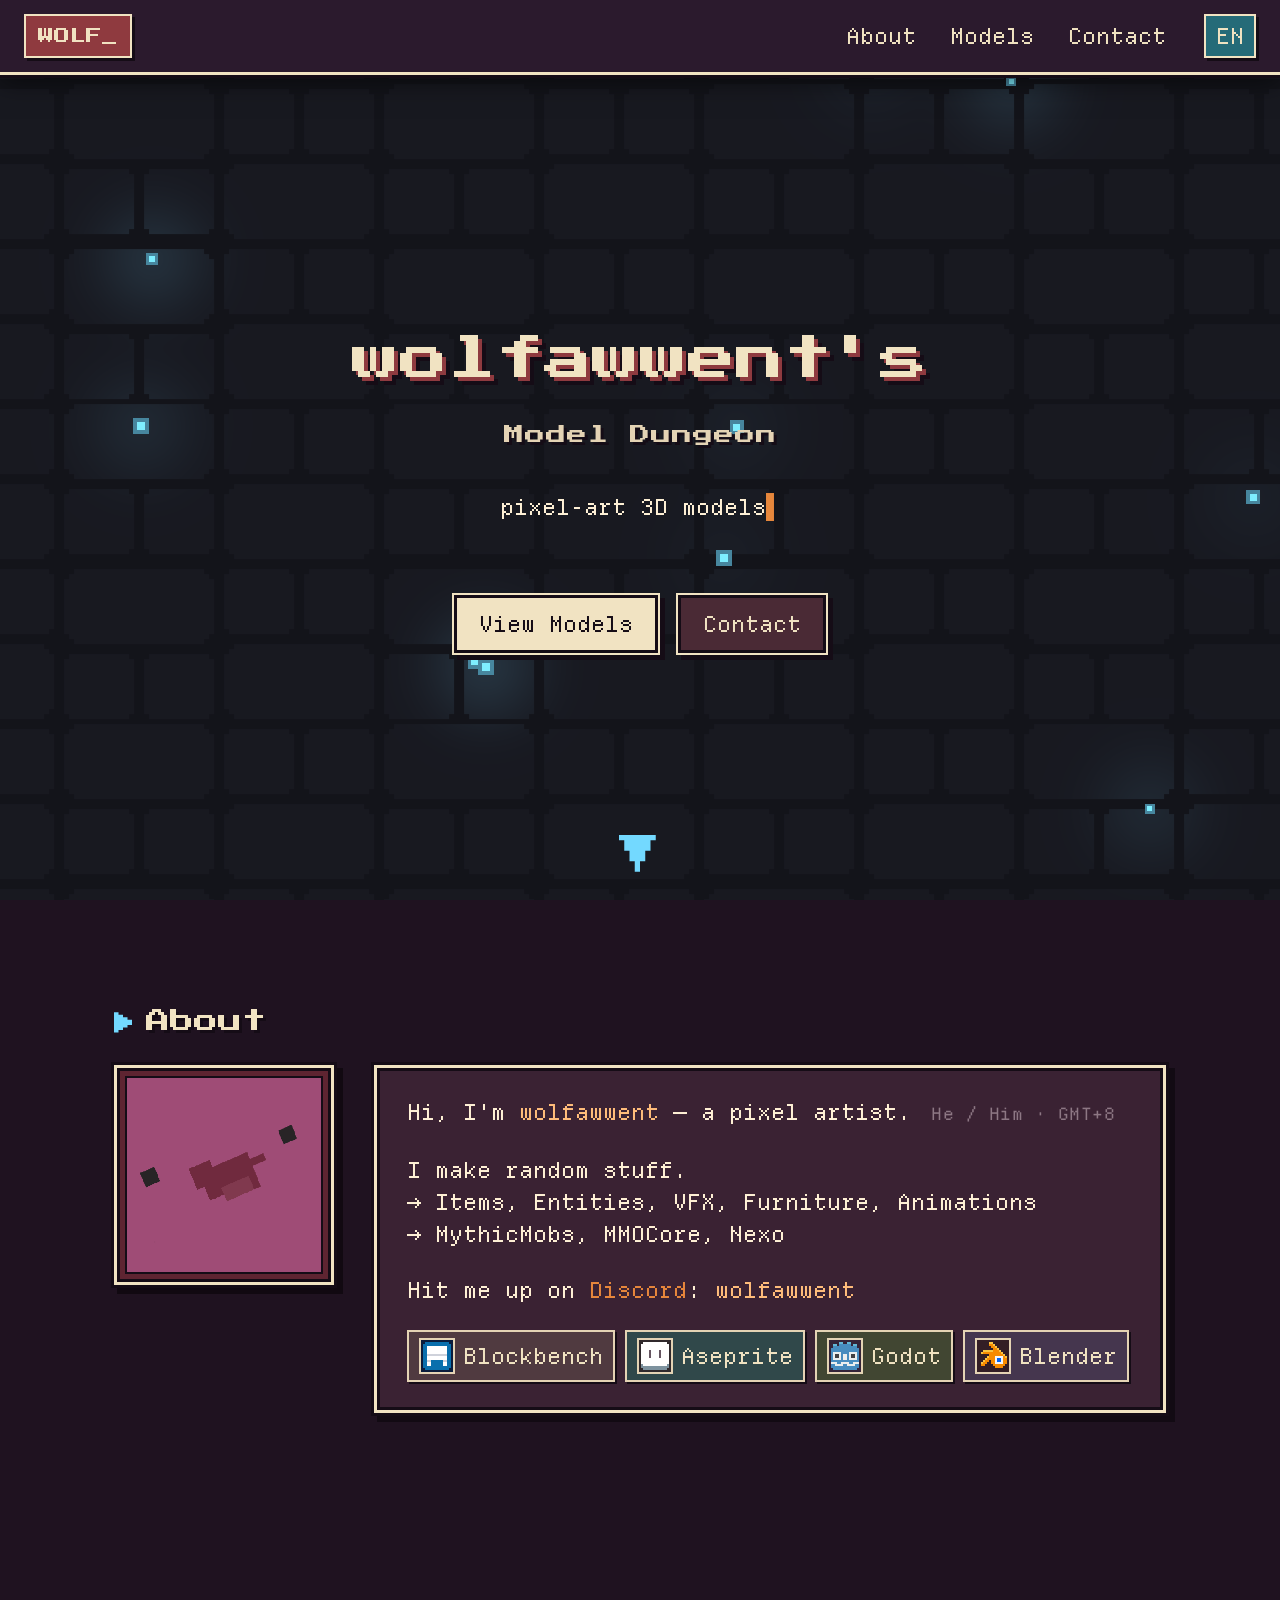
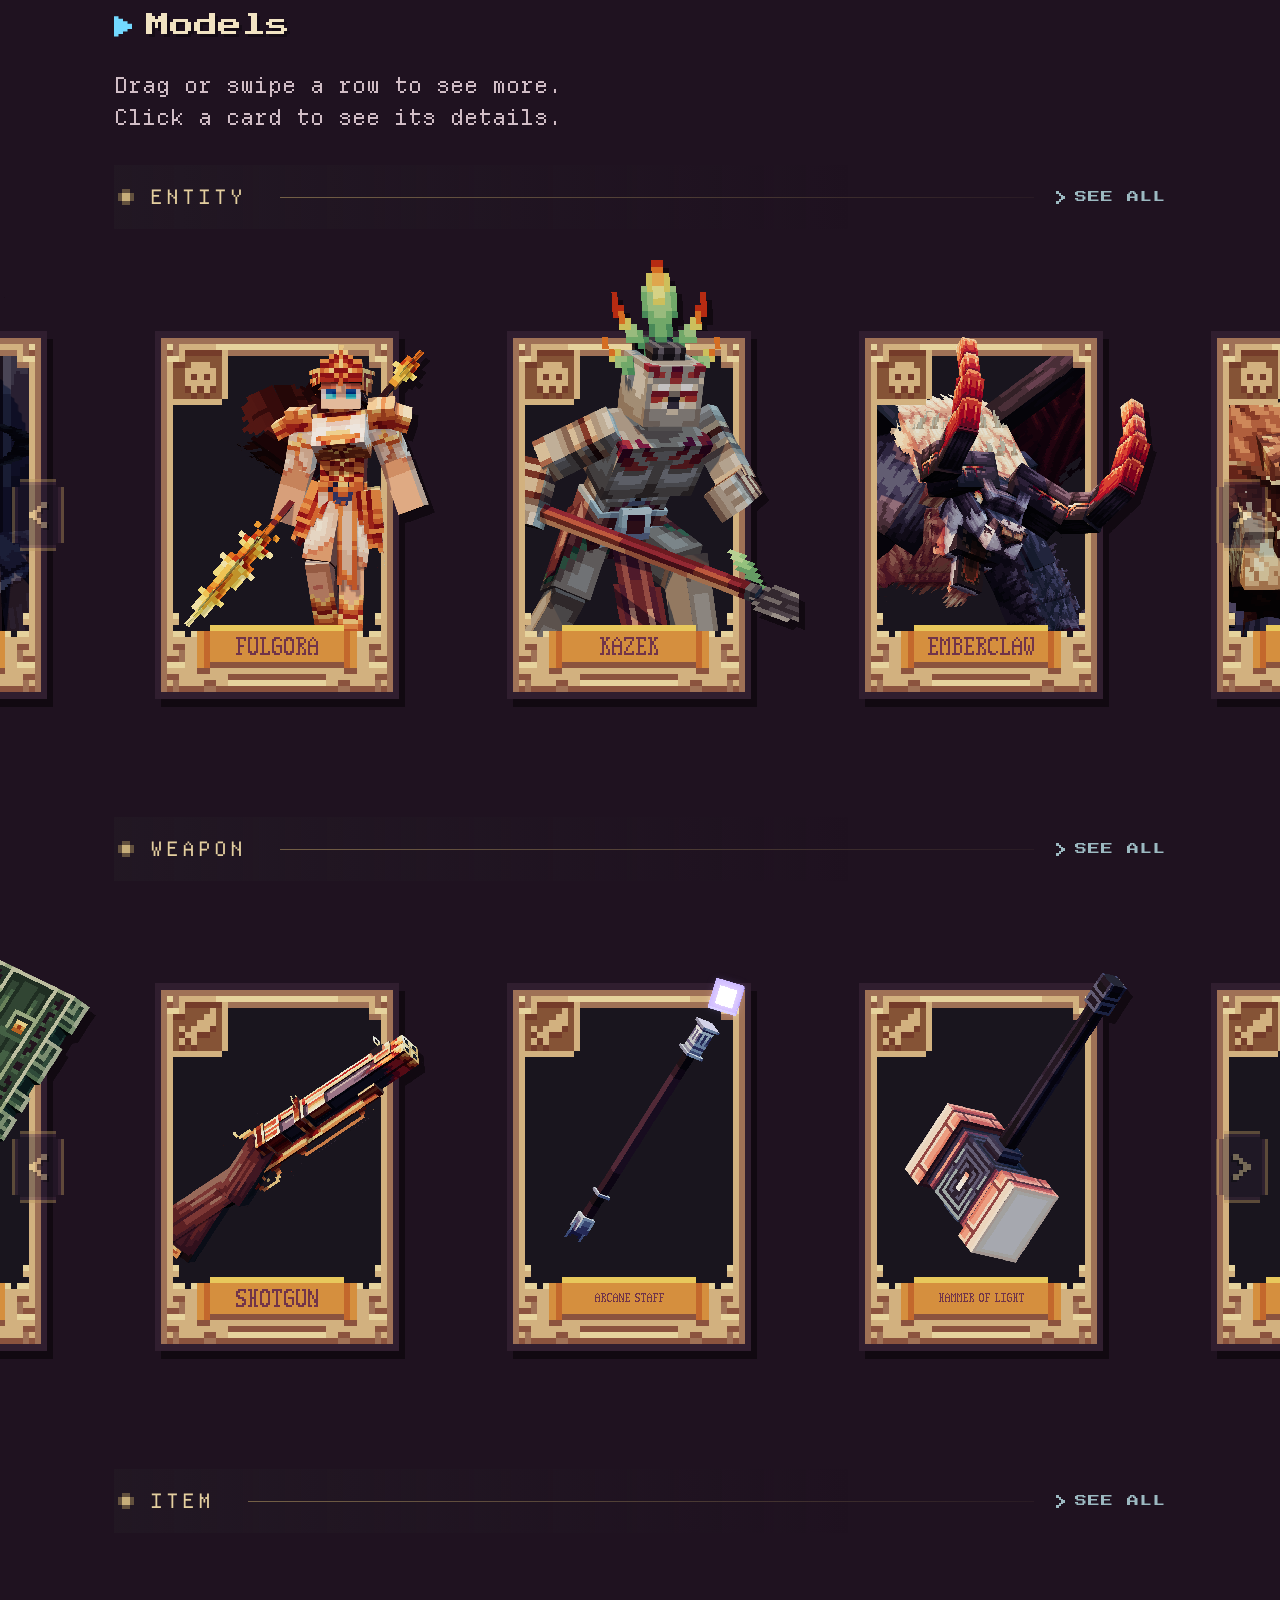
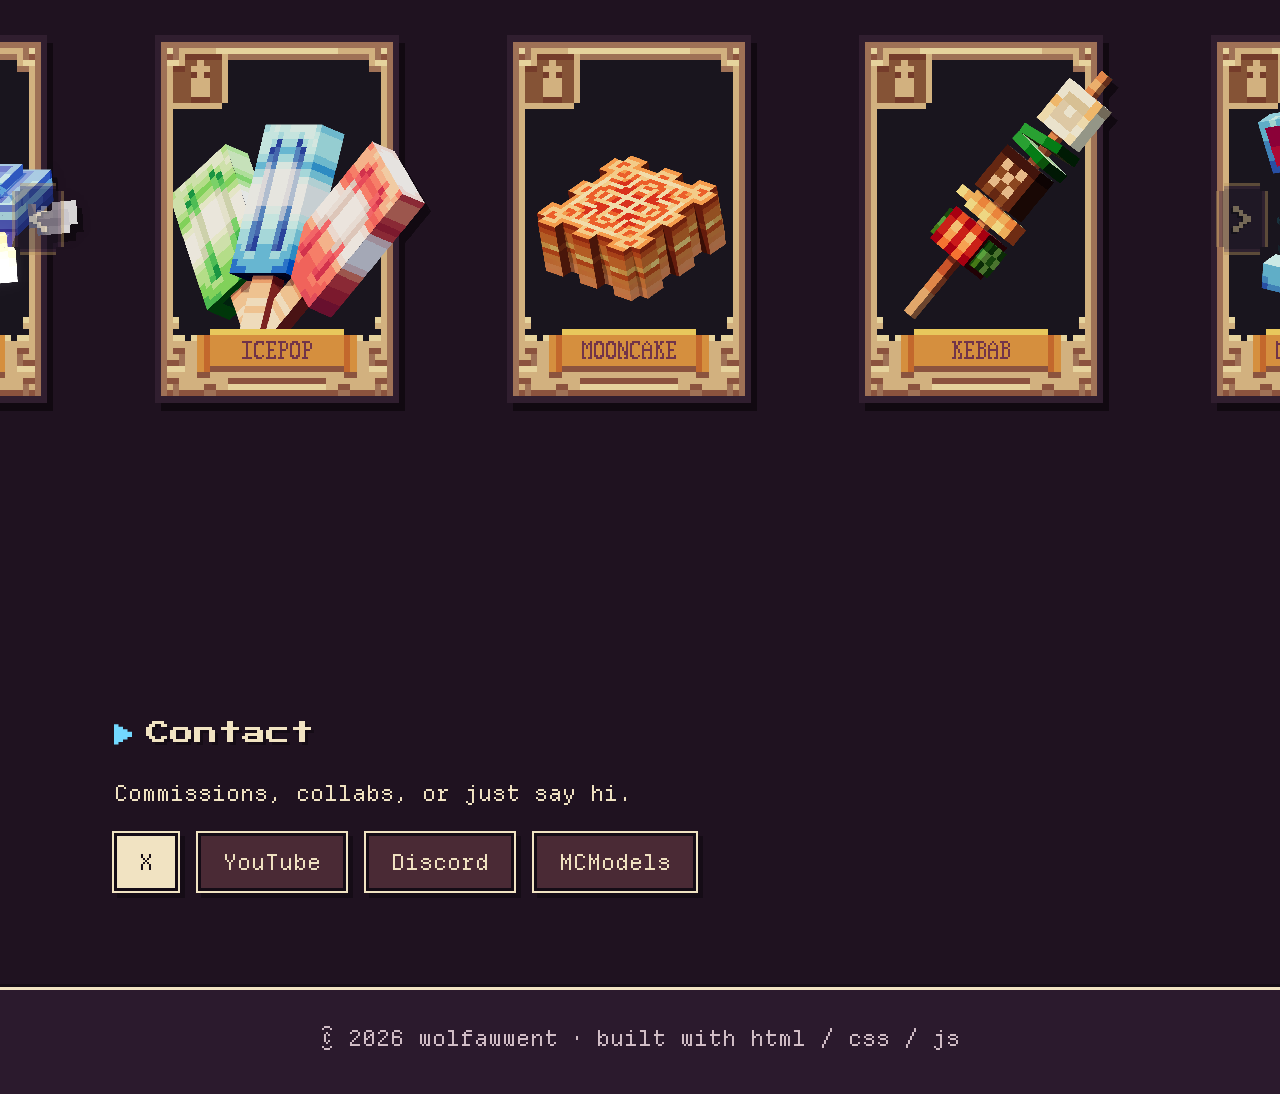
==== commit 8226966f: "Update portfolio description to include animations in project list" ====
--- a/index.html
+++ b/index.html
@@ -66,7 +66,7 @@
         </div>
         <div class="about__text">
           <p>Hi, I'm <strong>wolfawwent</strong> — a pixel artist. <span class="about__meta">He / Him · GMT+8</span></p>
-          <p>I make random stuff.<br>→ Items, Entities, VFX, Furniture<br>→ MythicMobs, MMOCore, Nexo</p>
+          <p>I make random stuff.<br>→ Items, Entities, VFX, Furniture, Animations<br>→ MythicMobs, MMOCore, Nexo</p>
           <p>Hit me up on <a href="https://discord.gg/XKrcX5X3uS" target="_blank" rel="noopener">Discord</a>: <strong>wolfawwent</strong></p>
           <ul class="tags">
             <li><img src="assets/img/icon-blockbench.png" alt="" />Blockbench</li>
--- a/css/style.css
+++ b/css/style.css
@@ -1,535 +1,562 @@
-/* =====================================================================
-   wolfawwent portfolio — style.css
-   像素 RPG 戰鬥 UI 風格：深紫黑底、奶油色像素邊框、橘 / 暗紅 / 青 / 萊姆綠點綴
-   背景是 js/bg.js 畫的 shader（不是 CSS）
-   ===================================================================== */
-
-:root {
-  /* --- 參考圖取色 --- */
-  --bg:        #1f1220;   /* 深紫黑（畫面底） */
-  --bg-2:      #2b1a2d;   /* 面板底 */
-  --panel:     #3a2233;   /* 面板內色（暗紫棕） */
-  --panel-2:   #4a2a35;   /* 面板較亮的一階 */
-  --cream:     #f1e3c2;   /* 奶油色邊框 / 主文字 */
-  --cream-2:   #d9c49a;   /* 奶油色暗一階 */
-  --muted:     #a48a92;   /* 次要文字 */
-  --orange:    #e6873c;
-  --orange-2:  #b4562a;
-  --maroon:    #8f3a3f;
-  --maroon-2:  #5e2431;
-  --teal:      #3fa8b6;
-  --teal-2:    #256b78;
-  --lime:      #9cc23c;
-  --lime-2:    #5e7d25;
-  --purple:    #7b4c9e;
-  --purple-2:  #4a2a66;
-  --ink:       #150c16;   /* 最深的線色 */
-  --ghost:     #73d9ff;   /* 鬼火藍（箭頭、飛蟲同色） */
-
-  --font-pixel: 'Press Start 2P', 'Courier New', monospace;
-  --font-body: 'VT323', 'Courier New', monospace;
-  --max: 1100px;
-}
-
-* { box-sizing: border-box; }
-html { scroll-behavior: smooth; }
-
-body {
-  margin: 0;
-  background: var(--bg);
-  color: var(--cream);
-  font-family: var(--font-body);
-  font-size: 22px;
-  line-height: 1.45;
-  overflow-x: hidden;
-}
-
-#bg { position: fixed; inset: 0; width: 100%; height: 100%; z-index: -1; display: block; }
-
-a { color: var(--orange); text-decoration: none; }
-a:hover { color: var(--cream); }
-img { max-width: 100%; display: block; }
-::selection { background: var(--orange); color: var(--ink); }
-
-/* ---------- 像素邊框：奶油色外框 + 深色內外線 + 硬陰影 ---------- */
-.pixel-frame {
-  position: relative;
-  background: var(--panel);
-  border: 3px solid var(--cream);
-  box-shadow:
-    inset 0 0 0 3px var(--ink),
-    0 0 0 3px var(--ink),
-    6px 6px 0 3px rgba(0,0,0,.45);
-}
-
-/* 面板標題條（像參考圖的 EQUIPMENT / STATS 標籤） */
-.hud-label {
-  display: inline-block;
-  font-family: var(--font-pixel); font-size: 9px; letter-spacing: 1px;
-  color: var(--ink); background: var(--cream);
-  padding: 6px 10px 5px;
-  box-shadow: 3px 3px 0 var(--ink);
-}
-
-/* ---------- 導覽列：做成 HUD 頂條 ---------- */
-.nav {
-  position: sticky; top: 0; z-index: 10;
-  display: flex; align-items: center; gap: 24px;
-  padding: 12px 24px;
-  background: var(--bg-2);
-  border-bottom: 3px solid var(--cream);
-  box-shadow: 0 3px 0 var(--ink), 0 8px 24px rgba(0,0,0,.5);
-}
-.nav__logo {
-  font-family: var(--font-pixel); font-size: 13px; color: var(--cream);
-  padding: 8px 12px; background: var(--maroon); border: 2px solid var(--cream);
-  box-shadow: 3px 3px 0 var(--ink);
-}
-.nav__links { display: flex; gap: 6px; margin-left: auto; }
-.nav__links a {
-  font-family: var(--font-pixel); font-size: 9px; color: var(--cream-2);
-  padding: 9px 12px; border: 2px solid transparent;
-}
-.nav__links a:hover { color: var(--cream); background: var(--panel-2); border-color: var(--cream); box-shadow: 2px 2px 0 var(--ink); }
-.nav__lang {
-  font-family: var(--font-pixel); font-size: 9px;
-  background: var(--teal-2); color: var(--cream);
-  border: 2px solid var(--cream); padding: 8px 10px; cursor: pointer;
-  box-shadow: 3px 3px 0 var(--ink);
-}
-.nav__lang:hover { background: var(--teal); }
-
-.blink { animation: blink 1s steps(2) infinite; }
-@keyframes blink { 50% { opacity: 0; } }
-
-/* ---------- 共用區塊 ---------- */
-.section { max-width: var(--max); margin: 0 auto; padding: 96px 24px; }
-.section__title {
-  font-family: var(--font-pixel);
-  font-size: clamp(16px, 2.6vw, 24px);
-  margin: 0 0 14px;
-  color: var(--cream);
-  text-shadow: 3px 3px 0 var(--ink);
-}
-/* 標題前的箭頭：不用字體符號（每個字體的 ▶ 位置都不一樣），改用 CSS 畫一個階梯狀像素三角形，
-   高度跟大寫字母一致（0.85em），垂直置中對齊文字 */
-.section__title::before {
-  content: ''; display: inline-block; vertical-align: 0.02em;
-  width: 0.75em; height: 0.85em; margin-right: 0.6em;
-  background: var(--ghost);
-  clip-path: polygon(0 0, 25% 0, 25% 12.5%, 50% 12.5%, 50% 25%, 75% 25%, 75% 37.5%, 100% 37.5%,
-                     100% 62.5%, 75% 62.5%, 75% 75%, 50% 75%, 50% 87.5%, 25% 87.5%, 25% 100%, 0 100%);
-}
-.section__hint { color: var(--muted); margin: 0 0 32px; }
-
-.reveal { opacity: 0; transform: translateY(24px); transition: opacity .5s steps(5), transform .5s steps(5); }
-.reveal.is-visible { opacity: 1; transform: none; }
-
-/* ---------- 按鈕：參考 END TURN ---------- */
-.btn {
-  display: inline-block;
-  font-family: var(--font-pixel); font-size: 11px; line-height: 1;
-  padding: 16px 22px 14px;
-  color: var(--ink); background: var(--cream);
-  border: 3px solid var(--ink);
-  box-shadow: 0 0 0 2px var(--cream), 5px 5px 0 2px var(--ink);
-  transition: transform .06s;
-}
-.btn:hover { color: var(--ink); background: var(--orange); }
-.btn:active { transform: translate(4px, 4px); box-shadow: 0 0 0 2px var(--cream), 1px 1px 0 2px var(--ink); }
-.btn--ghost { background: var(--panel-2); color: var(--cream); }
-.btn--ghost:hover { background: var(--maroon); color: var(--cream); }
-
-/* ---------- Hero ---------- */
-.hero {
-  min-height: calc(100vh - 70px);
-  display: flex; flex-direction: column; justify-content: center; align-items: center;
-  text-align: center; padding: 0 24px; position: relative;
-}
-.hero__kicker {
-  font-family: var(--font-pixel); font-size: 10px; letter-spacing: 1px;
-  color: var(--ink); background: var(--lime); padding: 8px 12px;
-  border: 2px solid var(--cream); box-shadow: 3px 3px 0 var(--ink);
-  margin: 0 0 28px;
-}
-.hero__title {
-  font-family: var(--font-pixel);
-  font-size: clamp(24px, 5.5vw, 58px);
-  margin: 0 0 24px; line-height: 1.25; color: var(--cream);
-  text-shadow: 4px 4px 0 var(--maroon), 8px 8px 0 var(--ink);
-}
-/* 標題下方的副標「Model Dungeon」 */
-.hero__sub-title {
-  display: block; margin-top: 0.6em;
-  font-size: 0.42em; letter-spacing: 1px; color: var(--cream-2);
-  text-shadow: 3px 3px 0 var(--ink);
-}
-.hero__sub { min-height: 1.5em; color: var(--cream-2); font-size: 28px; margin: 0 0 40px; }
-.hero__cta { display: flex; gap: 20px; flex-wrap: wrap; justify-content: center; }
-.hero__scroll {
-  position: absolute; bottom: 28px; left: 50%; transform: translateX(-50%);
-  font-family: var(--font-pixel); font-size: 42px; line-height: 1; color: var(--ghost);
-  animation: bob 1.6s ease-in-out infinite;   /* 平滑上下浮動 */
-}
-@keyframes bob { 50% { transform: translate(-50%, 12px); } }
-
-/* Glitch：改成用參考圖的橘 / 青 */
-.glitch { position: relative; display: inline-block; }
-.glitch::before, .glitch::after {
-  content: attr(data-text); position: absolute; left: 0; top: 0; width: 100%;
-  overflow: hidden; opacity: 0; text-shadow: none;
-}
-.glitch::before { color: var(--orange); animation: glitch-a 5s infinite; }
-.glitch::after  { color: var(--teal);   animation: glitch-b 5s infinite; }
-@keyframes glitch-a {
-  0%, 92%, 100% { opacity: 0; transform: none; }
-  94% { opacity: .9; transform: translate(-5px, 2px); clip-path: inset(10% 0 60% 0); }
-  96% { opacity: .9; transform: translate(5px, -2px); clip-path: inset(50% 0 20% 0); }
-  98% { opacity: 0; }
-}
-@keyframes glitch-b {
-  0%, 92%, 100% { opacity: 0; transform: none; }
-  95% { opacity: .9; transform: translate(5px, 0); clip-path: inset(70% 0 5% 0); }
-  97% { opacity: .9; transform: translate(-4px, 0); clip-path: inset(30% 0 40% 0); }
-  99% { opacity: 0; }
-}
-.typewriter::after { content: '\258C'; color: var(--orange); animation: blink .8s steps(2) infinite; }
-
-/* ---------- About ---------- */
-.about { display: grid; grid-template-columns: 220px 1fr; gap: 40px; align-items: start; }
-.about__avatar { padding: 8px; background: var(--maroon-2); }
-.about__avatar img { image-rendering: pixelated; width: 100%; aspect-ratio: 1; border: 2px solid var(--ink); }
-.about__text { padding: 22px 26px; background: var(--panel); border: 3px solid var(--cream); box-shadow: inset 0 0 0 3px var(--ink), 0 0 0 3px var(--ink), 6px 6px 0 3px rgba(0,0,0,.4); }
-.about__text p { margin: 0 0 16px; }
-.about__meta { color: var(--muted); opacity: .55; font-size: 17px; letter-spacing: .5px; margin-left: 6px; white-space: nowrap; }   /* 灰色半透明小字（He / Him · GMT+8），接在第一行右邊 */
-.tags { list-style: none; padding: 0; margin: 20px 0 0; display: flex; flex-wrap: wrap; gap: 8px; }
-.tags li {
-  font-family: var(--font-pixel); font-size: 8px; color: var(--cream);
-  padding: 6px 10px 6px 8px; border: 2px solid var(--cream); box-shadow: 2px 2px 0 var(--ink);
-  display: inline-flex; align-items: center; gap: 8px;
-}
-.tags li img { width: 36px; height: 36px; image-rendering: pixelated; display: block; }   /* 工具圖示（18×18 放大 2 倍） */
-.tags li:nth-child(5n+1) { background: #503a40; }
-.tags li:nth-child(5n+2) { background: #30484a; }
-.tags li:nth-child(5n+3) { background: #414632; }
-.tags li:nth-child(5n+4) { background: #45364e; }
-.tags li:nth-child(5n+5) { background: var(--orange-2); }
-
-/* ---------- 模型卡片：參考圖的技能卡 ---------- */
-.grid { display: grid; grid-template-columns: repeat(auto-fill, minmax(250px, 1fr)); gap: 28px; }
-.card {
-  position: relative; overflow: hidden;
-  background: var(--panel);
-  border: 3px solid var(--cream);
-  box-shadow: inset 0 0 0 3px var(--ink), 0 0 0 3px var(--ink), 6px 6px 0 3px rgba(0,0,0,.45);
-  transform-style: preserve-3d; will-change: transform;
-  transition: box-shadow .15s;
-}
-.card:hover { box-shadow: inset 0 0 0 3px var(--ink), 0 0 0 3px var(--ink), 0 0 0 6px var(--orange), 8px 8px 0 6px rgba(0,0,0,.45); }
-/* 每張卡不同底色，像技能卡 */
-.card:nth-child(4n+1) .card__media { background: var(--maroon-2); }
-.card:nth-child(4n+2) .card__media { background: var(--purple-2); }
-.card:nth-child(4n+3) .card__media { background: var(--teal-2); }
-.card:nth-child(4n+4) .card__media { background: var(--lime-2); }
-.card__media {
-  margin: 6px 6px 0; aspect-ratio: 16 / 10; overflow: hidden;
-  border: 2px solid var(--ink);
-  background-image: repeating-linear-gradient(0deg, rgba(0,0,0,.12) 0 2px, transparent 2px 4px);
-}
-.card__media img {
-  width: 100%; height: 100%; object-fit: cover;
-  image-rendering: pixelated;
-  filter: brightness(.85); transition: filter .2s, transform .3s steps(6);
-}
-.card:hover .card__media img { filter: none; transform: scale(1.04); }
-.card__body { padding: 16px 16px 18px; }
-.card__body h3 {
-  font-family: var(--font-pixel); font-size: 11px; margin: 0 0 10px; line-height: 1.5;
-  color: var(--cream); text-shadow: 2px 2px 0 var(--ink);
-}
-.card__body p { margin: 0 0 14px; color: var(--muted); }
-.card__tags { display: flex; gap: 6px; flex-wrap: wrap; }
-.card__tags span {
-  font-family: var(--font-pixel); font-size: 7px; color: var(--ink);
-  background: var(--cream-2); padding: 5px 7px; box-shadow: 2px 2px 0 var(--ink);
-}
-.model { cursor: pointer; }
-.model.is-active { border-color: var(--orange); }
-.model.is-active::before {
-  content: '\25B6 VIEWING'; position: absolute; top: 12px; left: 12px; z-index: 1;
-  font-family: var(--font-pixel); font-size: 8px; color: var(--ink);
-  background: var(--orange); padding: 5px 7px; border: 2px solid var(--cream); box-shadow: 2px 2px 0 var(--ink);
-}
-.card__media.no-img { display: grid; place-items: center; }
-.card__media.no-img img { display: none; }
-.card__media.no-img::after { content: 'NO PREVIEW'; font-family: var(--font-pixel); font-size: 9px; color: var(--cream-2); opacity: .6; }
-/* tilt 亮光層 */
-.card::after {
-  content: ''; position: absolute; inset: 0; pointer-events: none;
-  background: radial-gradient(circle at var(--mx, 50%) var(--my, 50%), rgba(241,227,194,.14), transparent 45%);
-  opacity: 0; transition: opacity .2s;
-}
-.card:hover::after { opacity: 1; }
-
-/* ---------- 3D Viewer：參考圖中央的戰鬥場地 ---------- */
-.viewer { height: 540px; overflow: hidden; margin-bottom: 36px; background: var(--bg-2); }
-.viewer.is-drop { border-color: var(--lime); box-shadow: inset 0 0 0 3px var(--ink), 0 0 0 3px var(--ink), 0 0 0 6px var(--lime); }
-.viewer canvas { display: block; width: 100%; height: 100%; }
-.viewer__title {
-  position: absolute; left: 14px; top: 14px; pointer-events: none;
-  font-family: var(--font-pixel); font-size: 9px; color: var(--ink);
-  background: var(--cream); padding: 7px 10px 6px; box-shadow: 3px 3px 0 var(--ink);
-}
-.viewer__title:empty { display: none; }
-.viewer__overlay {
-  padding: 24px; text-align: center; line-height: 1.9;
-  position: absolute; inset: 0; display: grid; place-items: center;
-  font-family: var(--font-pixel); font-size: 10px; color: var(--cream-2);
-  background: rgba(31,18,32,.75); pointer-events: none; transition: opacity .3s;
-}
-.viewer__overlay.is-hidden { opacity: 0; }
-.viewer__toolbar { position: absolute; left: 14px; bottom: 14px; display: flex; gap: 10px; }
-.viewer__toolbar button {
-  font-family: var(--font-pixel); font-size: 8px; cursor: pointer;
-  background: var(--panel-2); color: var(--cream);
-  border: 2px solid var(--cream); padding: 9px 10px 8px; box-shadow: 3px 3px 0 var(--ink);
-}
-.viewer__toolbar button:hover { background: var(--maroon); }
-.viewer__toolbar button.is-on { background: var(--teal-2); }
-.viewer__toolbar button:active { transform: translate(2px, 2px); box-shadow: 1px 1px 0 var(--ink); }
-
-/* ---------- Contact / Footer ---------- */
-.contact__text { margin: 0 0 24px; font-size: 28px; }
-.contact__links { display: flex; gap: 20px; flex-wrap: wrap; }
-.footer {
-  text-align: center; padding: 32px 24px 40px; color: var(--muted);
-  font-size: 18px; display: flex; gap: 12px; justify-content: center; flex-wrap: wrap;
-  border-top: 3px solid var(--cream); box-shadow: 0 -3px 0 var(--ink); background: var(--bg-2);
-}
-
-/* ---------- 響應式 ---------- */
-@media (max-width: 720px) {
-  .nav { padding: 10px 14px; gap: 10px; flex-wrap: wrap; }
-  .nav__links { gap: 2px; }
-  .nav__links a { font-size: 8px; padding: 8px; }
-  .about { grid-template-columns: 1fr; }
-  .about__avatar { max-width: 180px; }
-  .viewer { height: 380px; }
-  .section { padding: 72px 18px; }
-}
-
-@media (prefers-reduced-motion: reduce) {
-  html { scroll-behavior: auto; }
-  .reveal { opacity: 1; transform: none; transition: none; }
-  .glitch::before, .glitch::after, .hero__scroll { animation: none; }
-}
-
-/* Saved artwork already contains its frame and Unifont nameplate. */
-#modelGrid .card--artwork { background: transparent; border: 0; box-shadow: none; overflow: visible; cursor: pointer; }
-#modelGrid .card--artwork::after, #modelGrid .card--artwork::before { display: none; }
-#modelGrid .card--artwork > img { display: block; width: 100%; height: auto; image-rendering: pixelated; }
-#modelGrid .card--artwork:focus-visible { outline: 3px solid var(--cream, #fff0c8); outline-offset: 4px; }
-#modelGrid .card--artwork.is-active > img { filter: drop-shadow(0 0 8px rgba(255, 215, 94, .35)); }
-/* ---------- card/ 資料夾自動卡片：名稱疊在金色名牌上（js/card-gallery.js） ---------- */
-#modelGrid .card--auto { position: relative; }
-#modelGrid .card--auto > .card__name {
-  position: absolute; pointer-events: none;
-  image-rendering: pixelated; image-rendering: crisp-edges;
-}
-
-/* ---------- Models：橫向卡片列（js/card-gallery.js） ---------- */
-.shelf { margin: 0 0 40px; }
-.shelf__title {
-  font-family: var(--font-pixel); font-size: 10px; letter-spacing: 1px;
-  display: inline-block; margin: 0 0 14px;
-  color: var(--ink); background: var(--cream); padding: 7px 10px 6px;
-  box-shadow: 3px 3px 0 var(--ink);
-}
-.shelf__track {
-  display: flex; gap: 12px; align-items: flex-start;
-  overflow-x: auto; overflow-y: hidden;
-  /* 軌道跳出 1100px 的內容欄、橫跨整個視窗寬度；左右內距讓第一張卡對齊內容欄的左邊 */
-  width: 100vw; margin-left: calc(50% - 50vw);
-  padding: 14px max(24px, calc(50vw - var(--max) / 2 + 24px)) 22px;   /* 上下留空間給傾斜時凸出的角 */
-  /* 不做吸附：卡片可以停在任何位置，被邊緣切一半也沒關係 */
-  scrollbar-width: none;                /* Firefox 隱藏捲軸 */
-  cursor: grab; user-select: none; -webkit-user-select: none;
-  touch-action: pan-x pan-y;            /* 手機保留原生左右滑動 */
-}
-.shelf__track::-webkit-scrollbar { display: none; }
-.shelf__track.is-dragging { cursor: grabbing; }
-.shelf__track:empty::after {
-  content: 'no cards yet'; font-family: var(--font-pixel); font-size: 9px; color: var(--muted);
-  padding: 24px 8px;
-}
-.shelf .card--auto {
-  flex: 0 0 var(--card-w, 340px); width: var(--card-w, 340px);
-  position: relative;
-  background: transparent; border: 0; box-shadow: none; overflow: visible;
-  transform-style: preserve-3d; will-change: transform;
-  transition: filter .2s;
-}
-.shelf .card--auto > img {
-  display: block; width: 100%; height: auto;
-  image-rendering: pixelated; -webkit-user-drag: none; pointer-events: none;
-  filter: drop-shadow(6px 8px 0 rgba(0,0,0,.45));
-  transition: filter .15s ease;
-}
-/* 滑鼠移上去：沿著卡片輪廓（含透明部分的邊）畫一圈淡金色 outline
-   用四個方向的 drop-shadow 疊出來，會跟著卡片的實際形狀走，透明區域不會被框到 */
-.shelf .card--auto:hover > img {
-  filter: drop-shadow(0 8px 8px rgba(5,3,12,.65)) drop-shadow(0 0 18px rgba(9,5,20,.5));
-}
-.shelf .card--auto { --outline: #ffffff; --ol: 3px; }   /* outline 顏色與粗細 */
-.shelf .card--auto > .card__name {
-  position: absolute; pointer-events: none;
-  image-rendering: pixelated; image-rendering: crisp-edges;
-}
-/* 傾斜時的亮光：用卡片圖本身當遮罩，透明的地方不會發亮 */
-.shelf .card--auto::after {
-  content: ''; position: absolute; inset: 0; pointer-events: none;
-  background: radial-gradient(circle at var(--mx, 50%) var(--my, 50%), rgba(241,227,194,.28), transparent 45%);
-  -webkit-mask-image: var(--img); mask-image: var(--img);
-  -webkit-mask-size: 100% 100%; mask-size: 100% 100%;
-  opacity: 0; transition: opacity .2s;
-}
-.shelf .card--auto:hover::after { opacity: 1; }
-@media (max-width: 720px) { .shelf .card--auto { --card-w: 240px; } }
-
-/* Pixel typography: Departure Mono uses an 11px grid (22px = 2x). */
-@font-face {
-  font-family: 'Departure Mono';
-  src: url('../assets/fonts/departure-mono.woff2') format('woff2');
-  font-weight: 400;
-  font-style: normal;
-  font-display: swap;
-}
-@font-face {
-  font-family: 'Portfolio Unifont';
-  src: url('../assets/fonts/unifont.otf') format('opentype');
-  font-weight: 400;
-  font-display: swap;
-}
-:root {
-  --font-body: 'Departure Mono', 'Portfolio Unifont', monospace;
-  --muted: #d2bec7;
-  --cream-2: #e4d3b4;
-}
-body { font-size: 22px; line-height: 32px; font-synthesis: none; }
-button, input, select { font: inherit; }
-.section { scroll-margin-top: 88px; }
-.section__title { font-size: 24px; line-height: 40px; margin-bottom: 24px; }
-.section__hint { max-width: 64ch; line-height: 32px; }
-.about__text { padding: 28px 30px; color: #fff1d6; }
-.about__text p { max-width: 58ch; margin-bottom: 24px; }
-.about__text strong { color: #ffbd7b; font-weight: 400; }
-.nav__links a, .nav__lang, .btn, .tags li, .shelf__title,
-.hud-label, .viewer__title, .viewer__toolbar button {
-  font-family: var(--font-body); font-size: 22px; line-height: 28px;
-  font-weight: 400; letter-spacing: 0;
-}
-.nav__logo { font-size: 16px; line-height: 24px; }
-.nav__links a { color: var(--cream); padding: 8px 12px; }
-.nav__lang { min-height: 44px; padding: 6px 10px; }
-.btn { padding: 12px 22px; }
-.tags { gap: 10px; }
-.tags li { padding: 6px 10px; border-color: var(--cream-2); }
-.tags li:nth-child(5n+5) { background: #843b23; }
-.hero__title { font-size: 48px; line-height: 64px; }
-.hero__kicker { font-family: var(--font-body); font-size: 22px; line-height: 28px; letter-spacing: 0; }
-.hero__sub, .contact__text { font-size: 22px; line-height: 32px; }
-.hero__sub { color: #fff1d6; min-height: 64px; max-width: 48ch; }
-.footer { font-size: 22px; line-height: 32px; }
-.card__title { font-family: var(--font-body); font-size: 22px; line-height: 32px; }
-.card__desc { color: var(--muted); font-size: 22px; line-height: 32px; }
-a:focus-visible, button:focus-visible { outline: 3px solid #ffbd7b; outline-offset: 5px; }
-@media (max-width: 720px) {
-  .hero__title { font-size: 32px; line-height: 48px; }
-  .nav__links { order: 3; width: 100%; justify-content: center; }
-  .nav__lang { margin-left: auto; }
-  .nav__links a { font-size: 22px; padding: 6px 10px; }
-  .section { scroll-margin-top: 140px; }
-  .about { gap: 28px; }
-  .about__text { padding: 20px; }
-  .tags li { padding: 4px 8px; }
-  .contact__links { gap: 18px; }
-}
-@media (max-width: 420px) {
-  .hero__title { font-size: 24px; line-height: 40px; }
-  .hero__kicker { max-width: 100%; }
-  .about__text { padding: 18px; }
-}
-
-/* Fixed-angle model preview dialog. */
-.model-dialog { width: min(880px, calc(100vw - 32px)); max-height: calc(100dvh - 32px); padding: 0; color: var(--cream); background: #211923; border: 3px solid var(--cream-2); box-shadow: 8px 8px 0 #100b13; }
-.model-dialog::backdrop { background: rgba(9,6,13,.82); }
-.model-dialog__header { display: flex; align-items: center; gap: 16px; padding: 14px 18px; border-bottom: 2px solid #6d5648; }
-.model-dialog__header h2 { margin: 0; flex: 1; min-width: 0; overflow-wrap: anywhere; font: 22px/32px var(--font-body); }
-.model-dialog__close { width: 44px; height: 44px; flex: 0 0 44px; border: 2px solid var(--cream-2); background: #432d38; color: var(--cream); cursor: pointer; font: 28px/32px var(--font-body); }
-.model-dialog__stage { height: min(62vh, 570px); min-height: 220px; background: radial-gradient(ellipse at center, #45343c, #19141d 75%); }
-.model-dialog model-viewer { display: block; width: 100%; height: 100%; --progress-bar-color: #e4bd76; }
-.model-dialog__status { margin: 0; padding: 12px 18px; font: 22px/30px var(--font-body); color: var(--cream-2); }
-html.model-dialog-open { overflow: hidden; }
-.shelf .card--auto[role=button] { cursor: pointer; }
-.shelf .card--auto[role=button]:focus-visible { outline: 3px solid var(--cream); outline-offset: -8px; }
-@media (max-width: 600px) { .model-dialog { width: calc(100vw - 20px); max-height: calc(100dvh - 20px); }.model-dialog__stage { height: 52dvh; }.model-dialog__status { font-size: 16px; line-height: 24px; } }
-/* Dungeon-style page controls, anchored to the visible card row. */
-.shelf__viewport{position:relative;width:100vw;margin-left:calc(50% - 50vw)}
-.shelf__viewport>.shelf__track{width:100%;margin-left:0}
-.shelf__arrow{position:absolute;z-index:4;top:50%;transform:translateY(-50%);display:grid;place-items:center;width:52px;height:72px;padding:12px;border:3px solid #b99660;background:#291d30;color:#f2dca5;box-shadow:inset 0 0 0 3px #4c3448,0 4px 0 #100d15;opacity:.42;cursor:pointer;transition:opacity .15s steps(3),background .15s steps(3);clip-path:polygon(0 8px,8px 8px,8px 0,calc(100% - 8px) 0,calc(100% - 8px) 8px,100% 8px,100% calc(100% - 8px),calc(100% - 8px) calc(100% - 8px),calc(100% - 8px) 100%,8px 100%,8px calc(100% - 8px),0 calc(100% - 8px))}
-.shelf__arrow--left{left:12px}.shelf__arrow--right{right:12px}
-.shelf__arrow svg{width:18px;height:26px;fill:currentColor;filter:drop-shadow(2px 2px 0 #100d15)}
-.shelf__arrow--right svg{transform:scaleX(-1)}
-.shelf__arrow:hover,.shelf__arrow:focus-visible{opacity:1;background:#493046;color:#fff0c8}
-.shelf__arrow:focus-visible{outline:3px solid #fff0c8;outline-offset:-7px}
-.shelf__arrow:active{background:#674333}
-.shelf__arrow:disabled{opacity:.15;cursor:default}
-.shelf__arrow[hidden]{display:none}
-@media(max-width:720px){.shelf__arrow{width:40px;height:60px;padding:8px}.shelf__arrow--left{left:4px}.shelf__arrow--right{right:4px}}
-@media(prefers-reduced-motion:reduce){.shelf__arrow{transition:none}}
-
-
-/* ===== 分類標題列 + SEE ALL ===== */
-.shelf__head { display: flex; align-items: center; justify-content: space-between; gap: 12px; margin: 0 0 14px; }
-.shelf__head .shelf__title { margin: 0; }
-.shelf__all {
-  display: inline-flex; align-items: center; gap: 14px;
-  font-family: var(--font-pixel); font-size: 18px; letter-spacing: 2px;
-  color: var(--ghost); text-decoration: none; padding: 6px 2px;
-  border-bottom: 3px solid transparent; transition: border-color .15s steps(2), transform .15s steps(3);
-}
-.shelf__all svg { width: 18px; height: 26px; fill: currentColor; transform: scaleX(-1); filter: drop-shadow(3px 3px 0 #100d15); }
-@media (max-width: 720px) { .shelf__all { font-size: 12px; gap: 10px; } .shelf__all svg { width: 12px; height: 17px; } }
-.shelf__all:hover, .shelf__all:focus-visible { border-bottom-color: var(--ghost); transform: translateX(4px); outline: none; }
-
-/* ===== 圖鑑頁（gallery.html）===== */
-.gallery__section { padding-top: 120px; }
-.gallery__back {
-  display: inline-block; font-family: var(--font-pixel); font-size: 9px; letter-spacing: 1px;
-  color: var(--ghost); text-decoration: none; margin: 0 0 22px;
-}
-.gallery__back:hover { text-decoration: underline; }
-.gallery__count { margin-bottom: 20px; }
-/* 一行 4 張：卡片縮到 260px（4×260 + 3×12 = 1052 ≤ 內容欄 1100）。
-   卡片 PNG 上下各有約 16% 透明邊，所以行距用負的 margin 收回來 */
-.shelf--grid { --grid-cols: 4; --grid-card: 260px; --grid-row-pull: -34px; }
-.shelf--grid .shelf__track {
-  display: grid; grid-template-columns: repeat(var(--grid-cols), var(--grid-card));
-  justify-content: center; justify-items: center; gap: 0 12px;
-  overflow: visible; width: auto; margin-left: 0; padding: 14px 0 22px;
-  cursor: default; user-select: auto; -webkit-user-select: auto; touch-action: auto;
-}
-.shelf--grid .card--auto { flex: none; --card-w: var(--grid-card); width: var(--grid-card); margin: var(--grid-row-pull) 0; }
-@media (max-width: 1140px) { .shelf--grid { --grid-cols: 3; } }
-@media (max-width: 860px)  { .shelf--grid { --grid-cols: 2; --grid-card: 240px; } }
-@media (max-width: 540px)  { .shelf--grid { --grid-card: min(240px, calc(50vw - 24px)); --grid-row-pull: -24px; } }
-/* Springy hover presentation; individual scale leaves the pointer tilt independent. */
-@media(hover:hover) and (pointer:fine){
-  .shelf:not(.shelf--grid) .shelf__track{padding-top:200px;padding-bottom:200px}
-  .shelf .card--auto.is-hovered{z-index:3;box-shadow:none}
-  .shelf .card--auto.is-hovered>img{filter:drop-shadow(0 8px 8px rgba(5,3,12,.65)) drop-shadow(0 0 18px rgba(9,5,20,.5))}
-}
-@media(prefers-reduced-motion:reduce){.shelf .card--auto{scale:1!important;translate:none!important}}
+/* =====================================================================
+   wolfawwent portfolio — style.css
+   像素 RPG 戰鬥 UI 風格：深紫黑底、奶油色像素邊框、橘 / 暗紅 / 青 / 萊姆綠點綴
+   背景是 js/bg.js 畫的 shader（不是 CSS）
+   ===================================================================== */
+
+:root {
+  /* --- 參考圖取色 --- */
+  --bg:        #1f1220;   /* 深紫黑（畫面底） */
+  --bg-2:      #2b1a2d;   /* 面板底 */
+  --panel:     #3a2233;   /* 面板內色（暗紫棕） */
+  --panel-2:   #4a2a35;   /* 面板較亮的一階 */
+  --cream:     #f1e3c2;   /* 奶油色邊框 / 主文字 */
+  --cream-2:   #d9c49a;   /* 奶油色暗一階 */
+  --muted:     #a48a92;   /* 次要文字 */
+  --orange:    #e6873c;
+  --orange-2:  #b4562a;
+  --maroon:    #8f3a3f;
+  --maroon-2:  #5e2431;
+  --teal:      #3fa8b6;
+  --teal-2:    #256b78;
+  --lime:      #9cc23c;
+  --lime-2:    #5e7d25;
+  --purple:    #7b4c9e;
+  --purple-2:  #4a2a66;
+  --ink:       #150c16;   /* 最深的線色 */
+  --ghost:     #73d9ff;   /* 鬼火藍（箭頭、飛蟲同色） */
+
+  --font-pixel: 'Press Start 2P', 'Courier New', monospace;
+  --font-body: 'VT323', 'Courier New', monospace;
+  --max: 1100px;
+}
+
+* { box-sizing: border-box; }
+html { scroll-behavior: smooth; }
+
+body {
+  margin: 0;
+  background: var(--bg);
+  color: var(--cream);
+  font-family: var(--font-body);
+  font-size: 22px;
+  line-height: 1.45;
+  overflow-x: hidden;
+}
+
+#bg { position: fixed; inset: 0; width: 100%; height: 100%; z-index: -1; display: block; }
+
+a { color: var(--orange); text-decoration: none; }
+a:hover { color: var(--cream); }
+img { max-width: 100%; display: block; }
+::selection { background: var(--orange); color: var(--ink); }
+
+/* ---------- 像素邊框：奶油色外框 + 深色內外線 + 硬陰影 ---------- */
+.pixel-frame {
+  position: relative;
+  background: var(--panel);
+  border: 3px solid var(--cream);
+  box-shadow:
+    inset 0 0 0 3px var(--ink),
+    0 0 0 3px var(--ink),
+    6px 6px 0 3px rgba(0,0,0,.45);
+}
+
+/* 面板標題條（像參考圖的 EQUIPMENT / STATS 標籤） */
+.hud-label {
+  display: inline-block;
+  font-family: var(--font-pixel); font-size: 9px; letter-spacing: 1px;
+  color: var(--ink); background: var(--cream);
+  padding: 6px 10px 5px;
+  box-shadow: 3px 3px 0 var(--ink);
+}
+
+/* ---------- 導覽列：做成 HUD 頂條 ---------- */
+.nav {
+  position: sticky; top: 0; z-index: 10;
+  display: flex; align-items: center; gap: 24px;
+  padding: 12px 24px;
+  background: var(--bg-2);
+  border-bottom: 3px solid var(--cream);
+  box-shadow: 0 3px 0 var(--ink), 0 8px 24px rgba(0,0,0,.5);
+}
+.nav__logo {
+  font-family: var(--font-pixel); font-size: 13px; color: var(--cream);
+  padding: 8px 12px; background: var(--maroon); border: 2px solid var(--cream);
+  box-shadow: 3px 3px 0 var(--ink);
+}
+.nav__links { display: flex; gap: 6px; margin-left: auto; }
+.nav__links a {
+  font-family: var(--font-pixel); font-size: 9px; color: var(--cream-2);
+  padding: 9px 12px; border: 2px solid transparent;
+}
+.nav__links a:hover { color: var(--cream); background: var(--panel-2); border-color: var(--cream); box-shadow: 2px 2px 0 var(--ink); }
+.nav__lang {
+  font-family: var(--font-pixel); font-size: 9px;
+  background: var(--teal-2); color: var(--cream);
+  border: 2px solid var(--cream); padding: 8px 10px; cursor: pointer;
+  box-shadow: 3px 3px 0 var(--ink);
+}
+.nav__lang:hover { background: var(--teal); }
+
+.blink { animation: blink 1s steps(2) infinite; }
+@keyframes blink { 50% { opacity: 0; } }
+
+/* ---------- 共用區塊 ---------- */
+.section { max-width: var(--max); margin: 0 auto; padding: 96px 24px; }
+.section__title {
+  font-family: var(--font-pixel);
+  font-size: clamp(16px, 2.6vw, 24px);
+  margin: 0 0 14px;
+  color: var(--cream);
+  text-shadow: 3px 3px 0 var(--ink);
+}
+/* 標題前的箭頭：不用字體符號（每個字體的 ▶ 位置都不一樣），改用 CSS 畫一個階梯狀像素三角形，
+   高度跟大寫字母一致（0.85em），垂直置中對齊文字 */
+.section__title::before {
+  content: ''; display: inline-block; vertical-align: 0.02em;
+  width: 0.75em; height: 0.85em; margin-right: 0.6em;
+  background: var(--ghost);
+  clip-path: polygon(0 0, 25% 0, 25% 12.5%, 50% 12.5%, 50% 25%, 75% 25%, 75% 37.5%, 100% 37.5%,
+                     100% 62.5%, 75% 62.5%, 75% 75%, 50% 75%, 50% 87.5%, 25% 87.5%, 25% 100%, 0 100%);
+}
+.section__hint { color: var(--muted); margin: 0 0 32px; }
+
+.reveal { opacity: 0; transform: translateY(24px); transition: opacity .5s steps(5), transform .5s steps(5); }
+.reveal.is-visible { opacity: 1; transform: none; }
+
+/* ---------- 按鈕：參考 END TURN ---------- */
+.btn {
+  display: inline-block;
+  font-family: var(--font-pixel); font-size: 11px; line-height: 1;
+  padding: 16px 22px 14px;
+  color: var(--ink); background: var(--cream);
+  border: 3px solid var(--ink);
+  box-shadow: 0 0 0 2px var(--cream), 5px 5px 0 2px var(--ink);
+  transition: transform .06s;
+}
+.btn:hover { color: var(--ink); background: var(--orange); }
+.btn:active { transform: translate(4px, 4px); box-shadow: 0 0 0 2px var(--cream), 1px 1px 0 2px var(--ink); }
+.btn--ghost { background: var(--panel-2); color: var(--cream); }
+.btn--ghost:hover { background: var(--maroon); color: var(--cream); }
+
+/* ---------- Hero ---------- */
+.hero {
+  min-height: calc(100vh - 70px);
+  display: flex; flex-direction: column; justify-content: center; align-items: center;
+  text-align: center; padding: 0 24px; position: relative;
+}
+.hero__kicker {
+  font-family: var(--font-pixel); font-size: 10px; letter-spacing: 1px;
+  color: var(--ink); background: var(--lime); padding: 8px 12px;
+  border: 2px solid var(--cream); box-shadow: 3px 3px 0 var(--ink);
+  margin: 0 0 28px;
+}
+.hero__title {
+  font-family: var(--font-pixel);
+  font-size: clamp(24px, 5.5vw, 58px);
+  margin: 0 0 24px; line-height: 1.25; color: var(--cream);
+  text-shadow: 4px 4px 0 var(--maroon), 8px 8px 0 var(--ink);
+}
+/* 標題下方的副標「Model Dungeon」 */
+.hero__sub-title {
+  display: block; margin-top: 0.6em;
+  font-size: 0.42em; letter-spacing: 1px; color: var(--cream-2);
+  text-shadow: 3px 3px 0 var(--ink);
+}
+.hero__sub { min-height: 1.5em; color: var(--cream-2); font-size: 28px; margin: 0 0 40px; }
+.hero__cta { display: flex; gap: 20px; flex-wrap: wrap; justify-content: center; }
+.hero__scroll {
+  position: absolute; bottom: 28px; left: 50%; transform: translateX(-50%);
+  font-family: var(--font-pixel); font-size: 42px; line-height: 1; color: var(--ghost);
+  animation: bob 1.6s ease-in-out infinite;   /* 平滑上下浮動 */
+}
+@keyframes bob { 50% { transform: translate(-50%, 12px); } }
+
+/* Glitch：改成用參考圖的橘 / 青 */
+.glitch { position: relative; display: inline-block; }
+.glitch::before, .glitch::after {
+  content: attr(data-text); position: absolute; left: 0; top: 0; width: 100%;
+  overflow: hidden; opacity: 0; text-shadow: none;
+}
+.glitch::before { color: var(--orange); animation: glitch-a 5s infinite; }
+.glitch::after  { color: var(--teal);   animation: glitch-b 5s infinite; }
+@keyframes glitch-a {
+  0%, 92%, 100% { opacity: 0; transform: none; }
+  94% { opacity: .9; transform: translate(-5px, 2px); clip-path: inset(10% 0 60% 0); }
+  96% { opacity: .9; transform: translate(5px, -2px); clip-path: inset(50% 0 20% 0); }
+  98% { opacity: 0; }
+}
+@keyframes glitch-b {
+  0%, 92%, 100% { opacity: 0; transform: none; }
+  95% { opacity: .9; transform: translate(5px, 0); clip-path: inset(70% 0 5% 0); }
+  97% { opacity: .9; transform: translate(-4px, 0); clip-path: inset(30% 0 40% 0); }
+  99% { opacity: 0; }
+}
+.typewriter::after { content: '\258C'; color: var(--orange); animation: blink .8s steps(2) infinite; }
+
+/* ---------- About ---------- */
+.about { display: grid; grid-template-columns: 220px 1fr; gap: 40px; align-items: start; }
+.about__avatar { padding: 8px; background: var(--maroon-2); }
+.about__avatar img { image-rendering: pixelated; width: 100%; aspect-ratio: 1; border: 2px solid var(--ink); }
+.about__text { padding: 22px 26px; background: var(--panel); border: 3px solid var(--cream); box-shadow: inset 0 0 0 3px var(--ink), 0 0 0 3px var(--ink), 6px 6px 0 3px rgba(0,0,0,.4); }
+.about__text p { margin: 0 0 16px; }
+.about__meta { color: var(--muted); opacity: .55; font-size: 17px; letter-spacing: .5px; margin-left: 6px; white-space: nowrap; }   /* 灰色半透明小字（He / Him · GMT+8），接在第一行右邊 */
+.tags { list-style: none; padding: 0; margin: 20px 0 0; display: flex; flex-wrap: wrap; gap: 8px; }
+.tags li {
+  font-family: var(--font-pixel); font-size: 8px; color: var(--cream);
+  padding: 6px 10px 6px 8px; border: 2px solid var(--cream); box-shadow: 2px 2px 0 var(--ink);
+  display: inline-flex; align-items: center; gap: 8px;
+}
+.tags li img { width: 36px; height: 36px; image-rendering: pixelated; display: block; }   /* 工具圖示（18×18 放大 2 倍） */
+.tags li:nth-child(5n+1) { background: #503a40; }
+.tags li:nth-child(5n+2) { background: #30484a; }
+.tags li:nth-child(5n+3) { background: #414632; }
+.tags li:nth-child(5n+4) { background: #45364e; }
+.tags li:nth-child(5n+5) { background: var(--orange-2); }
+
+/* ---------- 模型卡片：參考圖的技能卡 ---------- */
+.grid { display: grid; grid-template-columns: repeat(auto-fill, minmax(250px, 1fr)); gap: 28px; }
+.card {
+  position: relative; overflow: hidden;
+  background: var(--panel);
+  border: 3px solid var(--cream);
+  box-shadow: inset 0 0 0 3px var(--ink), 0 0 0 3px var(--ink), 6px 6px 0 3px rgba(0,0,0,.45);
+  transform-style: preserve-3d; will-change: transform;
+  transition: box-shadow .15s;
+}
+.card:hover { box-shadow: inset 0 0 0 3px var(--ink), 0 0 0 3px var(--ink), 0 0 0 6px var(--orange), 8px 8px 0 6px rgba(0,0,0,.45); }
+/* 每張卡不同底色，像技能卡 */
+.card:nth-child(4n+1) .card__media { background: var(--maroon-2); }
+.card:nth-child(4n+2) .card__media { background: var(--purple-2); }
+.card:nth-child(4n+3) .card__media { background: var(--teal-2); }
+.card:nth-child(4n+4) .card__media { background: var(--lime-2); }
+.card__media {
+  margin: 6px 6px 0; aspect-ratio: 16 / 10; overflow: hidden;
+  border: 2px solid var(--ink);
+  background-image: repeating-linear-gradient(0deg, rgba(0,0,0,.12) 0 2px, transparent 2px 4px);
+}
+.card__media img {
+  width: 100%; height: 100%; object-fit: cover;
+  image-rendering: pixelated;
+  filter: brightness(.85); transition: filter .2s, transform .3s steps(6);
+}
+.card:hover .card__media img { filter: none; transform: scale(1.04); }
+.card__body { padding: 16px 16px 18px; }
+.card__body h3 {
+  font-family: var(--font-pixel); font-size: 11px; margin: 0 0 10px; line-height: 1.5;
+  color: var(--cream); text-shadow: 2px 2px 0 var(--ink);
+}
+.card__body p { margin: 0 0 14px; color: var(--muted); }
+.card__tags { display: flex; gap: 6px; flex-wrap: wrap; }
+.card__tags span {
+  font-family: var(--font-pixel); font-size: 7px; color: var(--ink);
+  background: var(--cream-2); padding: 5px 7px; box-shadow: 2px 2px 0 var(--ink);
+}
+.model { cursor: pointer; }
+.model.is-active { border-color: var(--orange); }
+.model.is-active::before {
+  content: '\25B6 VIEWING'; position: absolute; top: 12px; left: 12px; z-index: 1;
+  font-family: var(--font-pixel); font-size: 8px; color: var(--ink);
+  background: var(--orange); padding: 5px 7px; border: 2px solid var(--cream); box-shadow: 2px 2px 0 var(--ink);
+}
+.card__media.no-img { display: grid; place-items: center; }
+.card__media.no-img img { display: none; }
+.card__media.no-img::after { content: 'NO PREVIEW'; font-family: var(--font-pixel); font-size: 9px; color: var(--cream-2); opacity: .6; }
+/* tilt 亮光層 */
+.card::after {
+  content: ''; position: absolute; inset: 0; pointer-events: none;
+  background: radial-gradient(circle at var(--mx, 50%) var(--my, 50%), rgba(241,227,194,.14), transparent 45%);
+  opacity: 0; transition: opacity .2s;
+}
+.card:hover::after { opacity: 1; }
+
+/* ---------- 3D Viewer：參考圖中央的戰鬥場地 ---------- */
+.viewer { height: 540px; overflow: hidden; margin-bottom: 36px; background: var(--bg-2); }
+.viewer.is-drop { border-color: var(--lime); box-shadow: inset 0 0 0 3px var(--ink), 0 0 0 3px var(--ink), 0 0 0 6px var(--lime); }
+.viewer canvas { display: block; width: 100%; height: 100%; }
+.viewer__title {
+  position: absolute; left: 14px; top: 14px; pointer-events: none;
+  font-family: var(--font-pixel); font-size: 9px; color: var(--ink);
+  background: var(--cream); padding: 7px 10px 6px; box-shadow: 3px 3px 0 var(--ink);
+}
+.viewer__title:empty { display: none; }
+.viewer__overlay {
+  padding: 24px; text-align: center; line-height: 1.9;
+  position: absolute; inset: 0; display: grid; place-items: center;
+  font-family: var(--font-pixel); font-size: 10px; color: var(--cream-2);
+  background: rgba(31,18,32,.75); pointer-events: none; transition: opacity .3s;
+}
+.viewer__overlay.is-hidden { opacity: 0; }
+.viewer__toolbar { position: absolute; left: 14px; bottom: 14px; display: flex; gap: 10px; }
+.viewer__toolbar button {
+  font-family: var(--font-pixel); font-size: 8px; cursor: pointer;
+  background: var(--panel-2); color: var(--cream);
+  border: 2px solid var(--cream); padding: 9px 10px 8px; box-shadow: 3px 3px 0 var(--ink);
+}
+.viewer__toolbar button:hover { background: var(--maroon); }
+.viewer__toolbar button.is-on { background: var(--teal-2); }
+.viewer__toolbar button:active { transform: translate(2px, 2px); box-shadow: 1px 1px 0 var(--ink); }
+
+/* ---------- Contact / Footer ---------- */
+.contact__text { margin: 0 0 24px; font-size: 28px; }
+.contact__links { display: flex; gap: 20px; flex-wrap: wrap; }
+.footer {
+  text-align: center; padding: 32px 24px 40px; color: var(--muted);
+  font-size: 18px; display: flex; gap: 12px; justify-content: center; flex-wrap: wrap;
+  border-top: 3px solid var(--cream); box-shadow: 0 -3px 0 var(--ink); background: var(--bg-2);
+}
+
+/* ---------- 響應式 ---------- */
+@media (max-width: 720px) {
+  .nav { padding: 10px 14px; gap: 10px; flex-wrap: wrap; }
+  .nav__links { gap: 2px; }
+  .nav__links a { font-size: 8px; padding: 8px; }
+  .about { grid-template-columns: 1fr; }
+  .about__avatar { max-width: 180px; }
+  .viewer { height: 380px; }
+  .section { padding: 72px 18px; }
+}
+
+@media (prefers-reduced-motion: reduce) {
+  html { scroll-behavior: auto; }
+  .reveal { opacity: 1; transform: none; transition: none; }
+  .glitch::before, .glitch::after, .hero__scroll { animation: none; }
+}
+
+/* Saved artwork already contains its frame and Unifont nameplate. */
+#modelGrid .card--artwork { background: transparent; border: 0; box-shadow: none; overflow: visible; cursor: pointer; }
+#modelGrid .card--artwork::after, #modelGrid .card--artwork::before { display: none; }
+#modelGrid .card--artwork > img { display: block; width: 100%; height: auto; image-rendering: pixelated; }
+#modelGrid .card--artwork:focus-visible { outline: 3px solid var(--cream, #fff0c8); outline-offset: 4px; }
+#modelGrid .card--artwork.is-active > img { filter: drop-shadow(0 0 8px rgba(255, 215, 94, .35)); }
+/* ---------- card/ 資料夾自動卡片：名稱疊在金色名牌上（js/card-gallery.js） ---------- */
+#modelGrid .card--auto { position: relative; }
+#modelGrid .card--auto > .card__name {
+  position: absolute; pointer-events: none;
+  image-rendering: pixelated; image-rendering: crisp-edges;
+}
+
+/* ---------- Models：橫向卡片列（js/card-gallery.js） ---------- */
+/* 卡片 PNG 上下各有約 16% 透明邊（340px 寬時約 88px），所以用負的 margin 把列往上下收，
+   讓標題和卡片、列和列之間看起來不會空太多。想再緊一點就把 --shelf-pull 調更負 */
+.shelf { margin: 0 0 8px; --shelf-pull: -56px; }
+.shelf__viewport, .shelf > .shelf__track { margin-top: var(--shelf-pull); margin-bottom: var(--shelf-pull); }
+.shelf__head, .shelf > .shelf__title { position: relative; z-index: 2; }
+@media (max-width: 720px) { .shelf { --shelf-pull: -36px; } }
+.shelf__title {
+  font-family: var(--font-pixel); font-size: 10px; letter-spacing: 1px;
+  display: inline-block; margin: 0 0 14px;
+  color: var(--ink); background: var(--cream); padding: 7px 10px 6px;
+  box-shadow: 3px 3px 0 var(--ink);
+}
+.shelf__track {
+  display: flex; gap: 12px; align-items: flex-start;
+  overflow-x: auto; overflow-y: hidden;
+  /* 軌道跳出 1100px 的內容欄、橫跨整個視窗寬度；左右內距讓第一張卡對齊內容欄的左邊 */
+  width: 100vw; margin-left: calc(50% - 50vw);
+  padding: 14px max(24px, calc(50vw - var(--max) / 2 + 24px)) 22px;   /* 上下留空間給傾斜時凸出的角 */
+  /* 不做吸附：卡片可以停在任何位置，被邊緣切一半也沒關係 */
+  scrollbar-width: none;                /* Firefox 隱藏捲軸 */
+  cursor: grab; user-select: none; -webkit-user-select: none;
+  touch-action: pan-x pan-y;            /* 手機保留原生左右滑動 */
+}
+.shelf__track::-webkit-scrollbar { display: none; }
+.shelf__track.is-dragging { cursor: grabbing; }
+.shelf__track:empty::after {
+  content: 'no cards yet'; font-family: var(--font-pixel); font-size: 9px; color: var(--muted);
+  padding: 24px 8px;
+}
+.shelf .card--auto {
+  flex: 0 0 var(--card-w, 340px); width: var(--card-w, 340px);
+  position: relative;
+  background: transparent; border: 0; box-shadow: none; overflow: visible;
+  transform-style: preserve-3d; will-change: transform;
+  transition: filter .2s;
+}
+.shelf .card--auto > img {
+  display: block; width: 100%; height: auto;
+  image-rendering: pixelated; -webkit-user-drag: none; pointer-events: none;
+  filter: drop-shadow(6px 8px 0 rgba(0,0,0,.45));
+  transition: filter .15s ease;
+}
+/* 滑鼠移上去：沿著卡片輪廓（含透明部分的邊）畫一圈淡金色 outline
+   用四個方向的 drop-shadow 疊出來，會跟著卡片的實際形狀走，透明區域不會被框到 */
+.shelf .card--auto:hover > img {
+  filter: drop-shadow(0 8px 8px rgba(5,3,12,.65)) drop-shadow(0 0 18px rgba(9,5,20,.5));
+}
+.shelf .card--auto { --outline: #ffffff; --ol: 3px; }   /* outline 顏色與粗細 */
+.shelf .card--auto > .card__name {
+  position: absolute; pointer-events: none;
+  image-rendering: pixelated; image-rendering: crisp-edges;
+}
+/* 傾斜時的亮光：用卡片圖本身當遮罩，透明的地方不會發亮 */
+.shelf .card--auto::after {
+  content: ''; position: absolute; inset: 0; pointer-events: none;
+  background: radial-gradient(circle at var(--mx, 50%) var(--my, 50%), rgba(241,227,194,.28), transparent 45%);
+  -webkit-mask-image: var(--img); mask-image: var(--img);
+  -webkit-mask-size: 100% 100%; mask-size: 100% 100%;
+  opacity: 0; transition: opacity .2s;
+}
+.shelf .card--auto:hover::after { opacity: 1; }
+@media (max-width: 720px) { .shelf .card--auto { --card-w: 240px; } }
+
+/* Pixel typography: Departure Mono uses an 11px grid (22px = 2x). */
+@font-face {
+  font-family: 'Departure Mono';
+  src: url('../assets/fonts/departure-mono.woff2') format('woff2');
+  font-weight: 400;
+  font-style: normal;
+  font-display: swap;
+}
+@font-face {
+  font-family: 'Portfolio Unifont';
+  src: url('../assets/fonts/unifont.otf') format('opentype');
+  font-weight: 400;
+  font-display: swap;
+}
+:root {
+  --font-body: 'Departure Mono', 'Portfolio Unifont', monospace;
+  --muted: #d2bec7;
+  --cream-2: #e4d3b4;
+}
+body { font-size: 22px; line-height: 32px; font-synthesis: none; }
+button, input, select { font: inherit; }
+.section { scroll-margin-top: 88px; }
+.section__title { font-size: 24px; line-height: 40px; margin-bottom: 24px; }
+.section__hint { max-width: 64ch; line-height: 32px; }
+.about__text { padding: 28px 30px; color: #fff1d6; }
+.about__text p { max-width: 58ch; margin-bottom: 24px; }
+.about__text strong { color: #ffbd7b; font-weight: 400; }
+.nav__links a, .nav__lang, .btn, .tags li, .shelf__title,
+.hud-label, .viewer__title, .viewer__toolbar button {
+  font-family: var(--font-body); font-size: 22px; line-height: 28px;
+  font-weight: 400; letter-spacing: 0;
+}
+.nav__logo { font-size: 16px; line-height: 24px; }
+.nav__links a { color: var(--cream); padding: 8px 12px; }
+.nav__lang { min-height: 44px; padding: 6px 10px; }
+.btn { padding: 12px 22px; }
+.tags { gap: 10px; }
+.tags li { padding: 6px 10px; border-color: var(--cream-2); }
+.tags li:nth-child(5n+5) { background: #843b23; }
+.hero__title { font-size: 48px; line-height: 64px; }
+.hero__kicker { font-family: var(--font-body); font-size: 22px; line-height: 28px; letter-spacing: 0; }
+.hero__sub, .contact__text { font-size: 22px; line-height: 32px; }
+.hero__sub { color: #fff1d6; min-height: 64px; max-width: 48ch; }
+.footer { font-size: 22px; line-height: 32px; }
+.card__title { font-family: var(--font-body); font-size: 22px; line-height: 32px; }
+.card__desc { color: var(--muted); font-size: 22px; line-height: 32px; }
+a:focus-visible, button:focus-visible { outline: 3px solid #ffbd7b; outline-offset: 5px; }
+@media (max-width: 720px) {
+  .hero__title { font-size: 32px; line-height: 48px; }
+  .nav__links { order: 3; width: 100%; justify-content: center; }
+  .nav__lang { margin-left: auto; }
+  .nav__links a { font-size: 22px; padding: 6px 10px; }
+  .section { scroll-margin-top: 140px; }
+  .about { gap: 28px; }
+  .about__text { padding: 20px; }
+  .tags li { padding: 4px 8px; }
+  .contact__links { gap: 18px; }
+}
+@media (max-width: 420px) {
+  .hero__title { font-size: 24px; line-height: 40px; }
+  .hero__kicker { max-width: 100%; }
+  .about__text { padding: 18px; }
+}
+
+/* Fixed-angle model preview dialog. */
+.model-dialog { width: min(880px, calc(100vw - 32px)); max-height: calc(100dvh - 32px); padding: 0; color: var(--cream); background: #211923; border: 3px solid var(--cream-2); box-shadow: 8px 8px 0 #100b13; }
+.model-dialog::backdrop { background: rgba(9,6,13,.82); }
+.model-dialog__header { display: flex; align-items: center; gap: 16px; padding: 14px 18px; border-bottom: 2px solid #6d5648; }
+.model-dialog__header h2 { margin: 0; flex: 1; min-width: 0; overflow-wrap: anywhere; font: 22px/32px var(--font-body); }
+.model-dialog__close { width: 44px; height: 44px; flex: 0 0 44px; border: 2px solid var(--cream-2); background: #432d38; color: var(--cream); cursor: pointer; font: 28px/32px var(--font-body); }
+.model-dialog__stage { height: min(62vh, 570px); min-height: 220px; background: radial-gradient(ellipse at center, #45343c, #19141d 75%); }
+.model-dialog model-viewer { display: block; width: 100%; height: 100%; --progress-bar-color: #e4bd76; }
+.model-dialog__status { margin: 0; padding: 12px 18px; font: 22px/30px var(--font-body); color: var(--cream-2); }
+html.model-dialog-open { overflow: hidden; }
+.shelf .card--auto[role=button] { cursor: pointer; }
+.shelf .card--auto[role=button]:focus-visible { outline: 3px solid var(--cream); outline-offset: -8px; }
+@media (max-width: 600px) { .model-dialog { width: calc(100vw - 20px); max-height: calc(100dvh - 20px); }.model-dialog__stage { height: 52dvh; }.model-dialog__status { font-size: 16px; line-height: 24px; } }
+/* Dungeon-style page controls, anchored to the visible card row. */
+.shelf__viewport{position:relative;width:100vw;margin-left:calc(50% - 50vw)}
+.shelf__viewport>.shelf__track{width:100%;margin-left:0}
+.shelf__arrow{position:absolute;z-index:4;top:50%;transform:translateY(-50%);display:grid;place-items:center;width:52px;height:72px;padding:12px;border:3px solid #b99660;background:#291d30;color:#f2dca5;box-shadow:inset 0 0 0 3px #4c3448,0 4px 0 #100d15;opacity:.42;cursor:pointer;transition:opacity .15s steps(3),background .15s steps(3);clip-path:polygon(0 8px,8px 8px,8px 0,calc(100% - 8px) 0,calc(100% - 8px) 8px,100% 8px,100% calc(100% - 8px),calc(100% - 8px) calc(100% - 8px),calc(100% - 8px) 100%,8px 100%,8px calc(100% - 8px),0 calc(100% - 8px))}
+.shelf__arrow--left{left:12px}.shelf__arrow--right{right:12px}
+.shelf__arrow svg{width:18px;height:26px;fill:currentColor;filter:drop-shadow(2px 2px 0 #100d15)}
+.shelf__arrow--right svg{transform:scaleX(-1)}
+.shelf__arrow:hover,.shelf__arrow:focus-visible{opacity:1;background:#493046;color:#fff0c8}
+.shelf__arrow:focus-visible{outline:3px solid #fff0c8;outline-offset:-7px}
+.shelf__arrow:active{background:#674333}
+.shelf__arrow:disabled{opacity:.15;cursor:default}
+.shelf__arrow[hidden]{display:none}
+@media(max-width:720px){.shelf__arrow{width:40px;height:60px;padding:8px}.shelf__arrow--left{left:4px}.shelf__arrow--right{right:4px}}
+@media(prefers-reduced-motion:reduce){.shelf__arrow{transition:none}}
+
+
+/* ===== 分類標題列 + SEE ALL ===== */
+.shelf__head { display: flex; align-items: center; justify-content: space-between; gap: 12px; margin: 0 0 14px; }
+.shelf__head .shelf__title { margin: 0; }
+.shelf__all {
+  display: inline-flex; align-items: center; gap: 14px;
+  font-family: var(--font-pixel); font-size: 18px; letter-spacing: 2px;
+  color: var(--ghost); text-decoration: none; padding: 6px 2px;
+  border-bottom: 3px solid transparent; transition: border-color .15s steps(2), transform .15s steps(3);
+}
+.shelf__all svg { width: 18px; height: 26px; fill: currentColor; transform: scaleX(-1); filter: drop-shadow(3px 3px 0 #100d15); }
+@media (max-width: 720px) { .shelf__all { font-size: 12px; gap: 10px; } .shelf__all svg { width: 12px; height: 17px; } }
+.shelf__all:hover, .shelf__all:focus-visible { border-bottom-color: var(--ghost); transform: translateX(4px); outline: none; }
+
+/* ===== 圖鑑頁（gallery.html）===== */
+.gallery__section { padding-top: 120px; }
+.gallery__back {
+  display: inline-block; font-family: var(--font-pixel); font-size: 9px; letter-spacing: 1px;
+  color: var(--ghost); text-decoration: none; margin: 0 0 22px;
+}
+.gallery__back:hover { text-decoration: underline; }
+.gallery__count { margin-bottom: 20px; }
+/* 一行 4 張：卡片縮到 260px（4×260 + 3×12 = 1052 ≤ 內容欄 1100）。
+   卡片 PNG 上下各有約 16% 透明邊，所以行距用負的 margin 收回來 */
+.shelf--grid { --grid-cols: 4; --grid-card: 260px; --grid-row-pull: -34px; --shelf-pull: 0px; }
+.shelf--grid .shelf__track {
+  display: grid; grid-template-columns: repeat(var(--grid-cols), var(--grid-card));
+  justify-content: center; justify-items: center; gap: 0 12px;
+  overflow: visible; width: auto; margin-left: 0; padding: 14px 0 22px;
+  cursor: default; user-select: auto; -webkit-user-select: auto; touch-action: auto;
+}
+.shelf--grid .card--auto { flex: none; --card-w: var(--grid-card); width: var(--grid-card); margin: var(--grid-row-pull) 0; }
+@media (max-width: 1140px) { .shelf--grid { --grid-cols: 3; } }
+@media (max-width: 860px)  { .shelf--grid { --grid-cols: 2; --grid-card: 240px; } }
+@media (max-width: 540px)  { .shelf--grid { --grid-card: min(240px, calc(50vw - 24px)); --grid-row-pull: -24px; } }
+/* Springy hover presentation; individual scale leaves the pointer tilt independent. */
+@media(hover:hover) and (pointer:fine){
+  /* 上下 200px 內距是給 hover 放大的卡片不被軌道裁切用的；用等量的負 margin 抵掉，才不會把列撐得很開 */
+  .shelf:not(.shelf--grid) .shelf__track{padding-top:200px;padding-bottom:200px;margin-top:-186px;margin-bottom:-178px}
+  .shelf .card--auto.is-hovered{z-index:3;box-shadow:none}
+  .shelf .card--auto.is-hovered>img{filter:drop-shadow(0 8px 8px rgba(5,3,12,.65)) drop-shadow(0 0 18px rgba(9,5,20,.5))}
+}
+@media(prefers-reduced-motion:reduce){.shelf .card--auto{scale:1!important;translate:none!important}}
 
 /* 預覽視窗狀態列沒有內容時整條隱藏 */
 .model-dialog__status:empty { display: none; }
+
+/* Dungeon category plaques */
+
+.shelf__head{min-height:48px;padding:8px 0;gap:22px;background:linear-gradient(90deg,rgba(36,28,38,.55),transparent 70%);border:0;box-shadow:none;margin-bottom:0;isolation:isolate}
+.shelf__head .shelf__title{display:flex;align-items:center;gap:16px;background:none;box-shadow:none;color:#e4cf9f;padding:0 12px 0 4px;text-transform:uppercase;letter-spacing:3px;font-size:20px;order:1}
+.shelf__head .shelf__title::before{content:'';width:8px;height:8px;background:#c7ae7a;box-shadow:0 -4px #63513e,0 4px #63513e,-4px 0 #63513e,4px 0 #63513e;margin:0 4px}
+.shelf__head::after{content:'';flex:1;height:1px;background:linear-gradient(90deg,#746046,rgba(116,96,70,.12));order:2}
+.shelf__head .shelf__all{order:3;font-size:12px;color:#9cb9c1;letter-spacing:1px;padding:8px 0;border:0;background:none;gap:10px;white-space:nowrap}
+.shelf__head .shelf__all svg{width:9px;height:13px;filter:none}
+
+.shelf__head .shelf__all:hover,.shelf__head .shelf__all:focus-visible{color:#e7f2ef;background:#30313c;border-color:#91b6be;transform:none}
+.shelf__head .shelf__all:focus-visible{outline:2px solid #b0c8cc;outline-offset:3px}
+@media(max-width:720px){
+ .shelf__head{min-height:48px;padding:8px 0;gap:12px}
+ .shelf__head .shelf__title{font-size:12px;letter-spacing:1px;gap:10px}
+ .shelf__head .shelf__all{font-size:10px;letter-spacing:0;padding:8px;gap:6px}
+ .shelf__head .shelf__all svg{width:8px;height:12px}
+}
+
+.shelf:not(.shelf--grid){--shelf-pull:-70px}
+@media(max-width:720px){.shelf:not(.shelf--grid){--shelf-pull:-36px}}
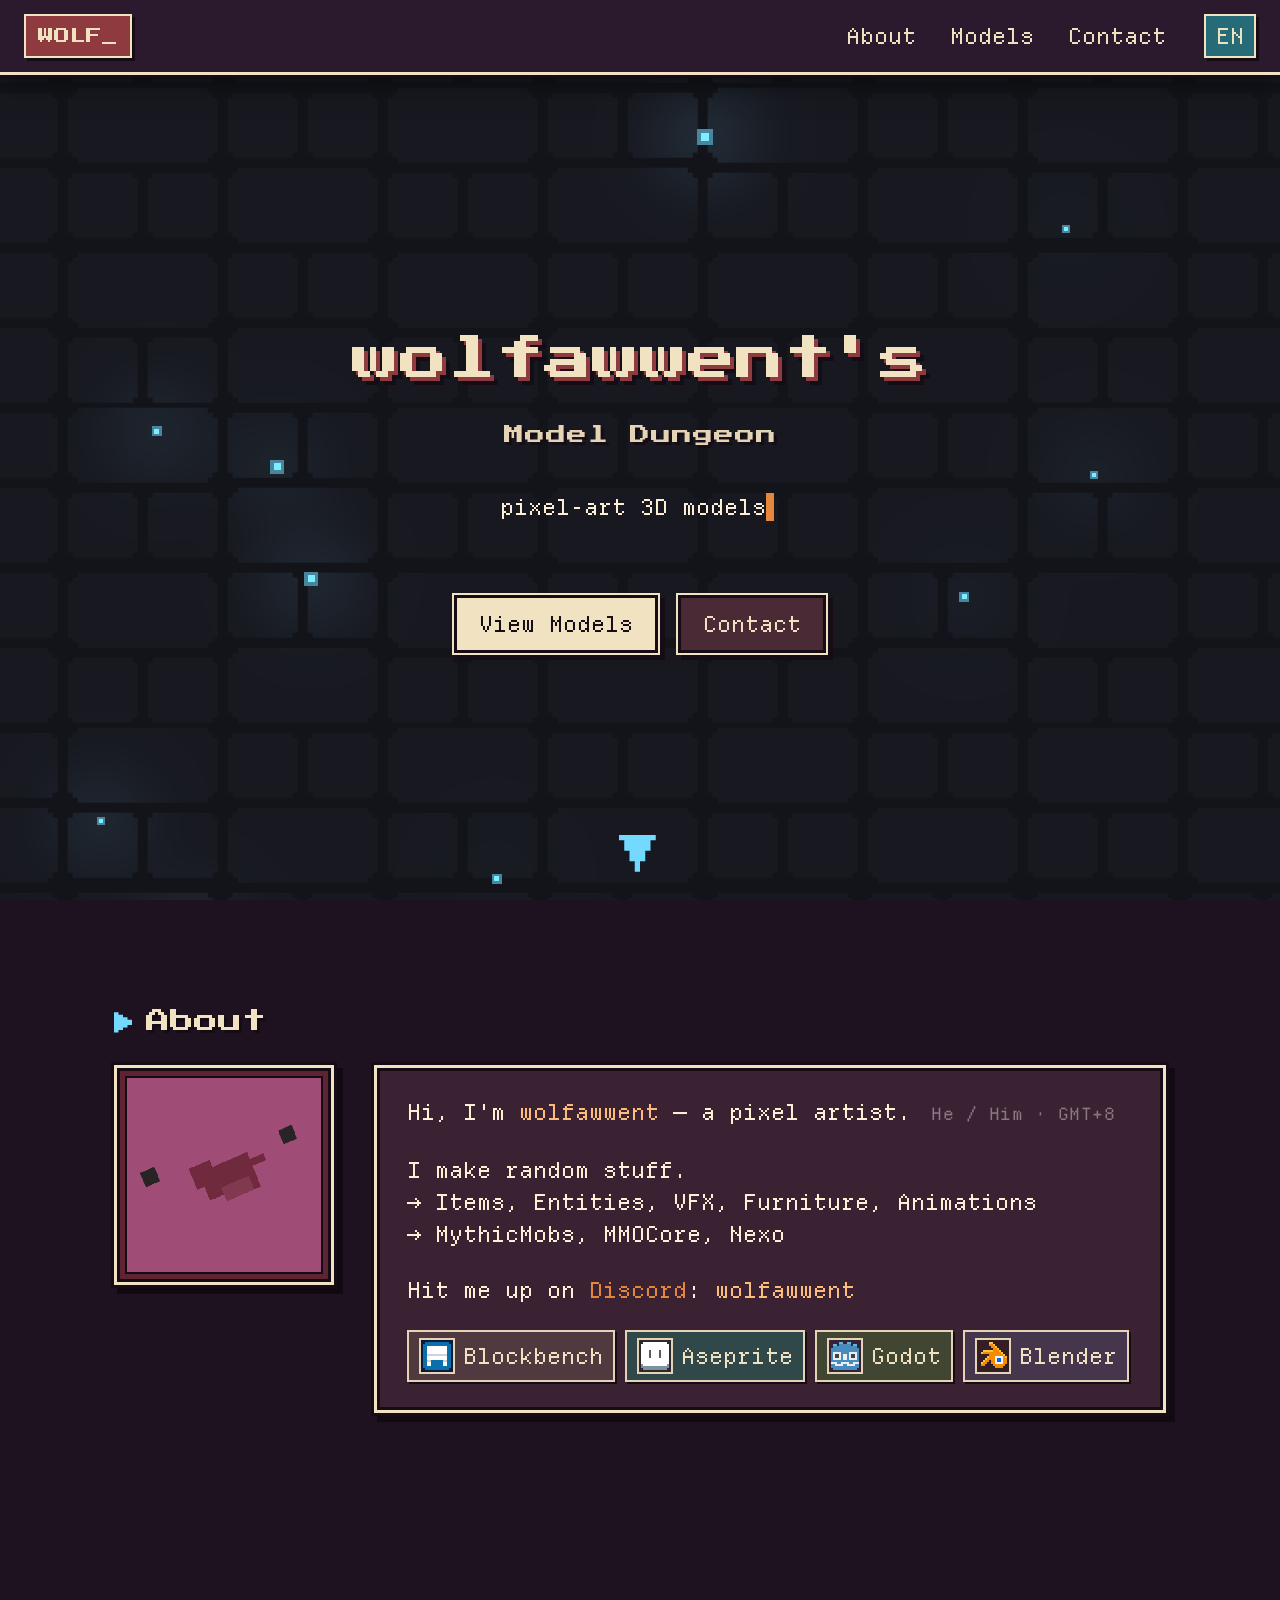
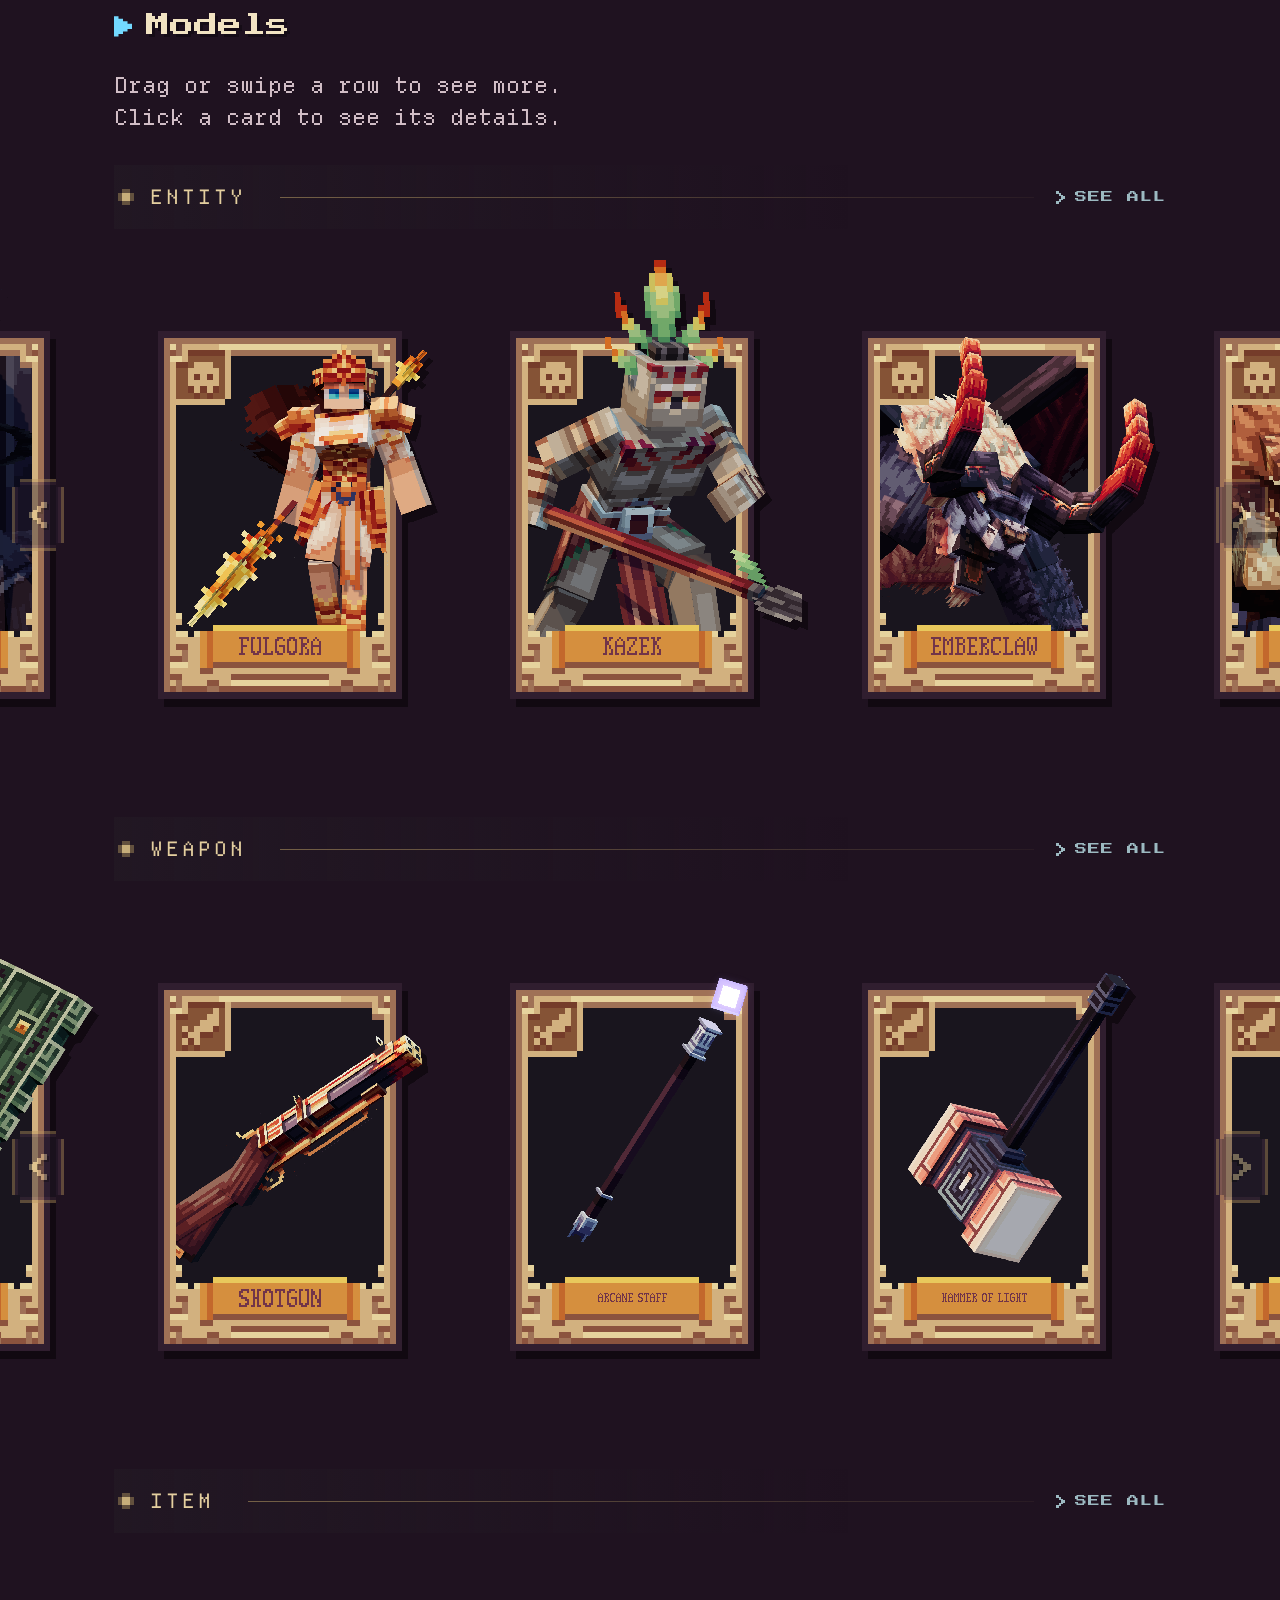
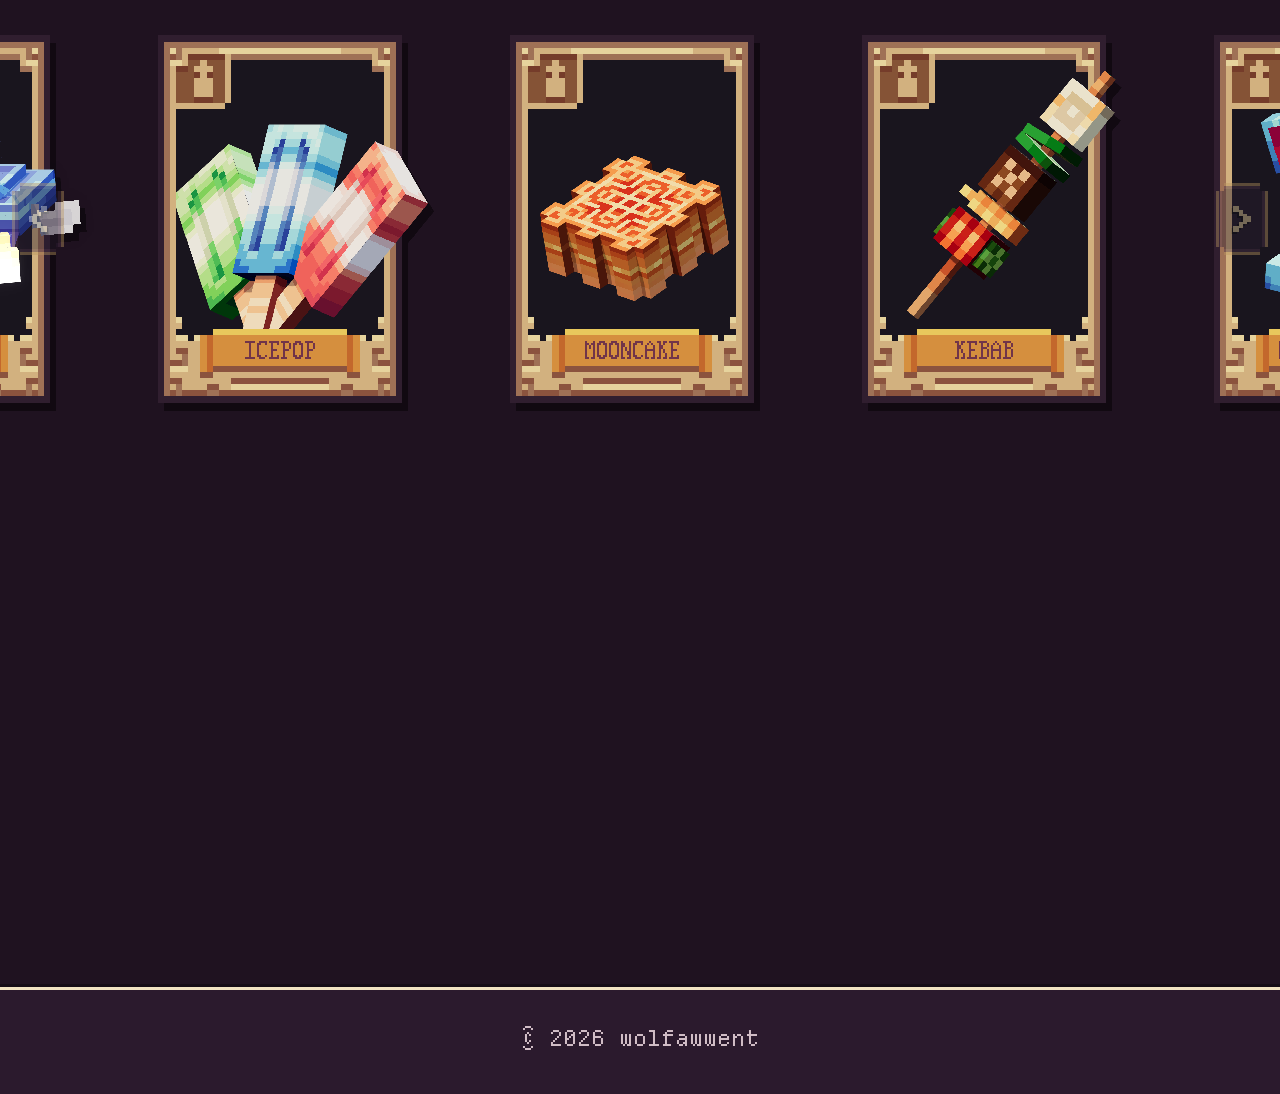
==== commit da80124c: "feat: add card parallax effect with image caching and reduced motion support" ====
--- a/index.html
+++ b/index.html
@@ -128,13 +128,12 @@
 
   <footer class="footer">
     <span>© <span id="year"></span> wolfawwent</span>
-    <span class="footer__dot">·</span>
-    <span>built with html / css / js</span>
   </footer>
 
   <script src="js/bg.js"></script>
   <script src="js/main.js"></script>
   <script src="js/card-model-preview.js?v=pose-2"></script>
+  <script src="js/card-parallax.js?v=1"></script>
   <script src="js/card-gallery.js"></script>
   <script src="js/dev-tools-link.js"></script>
 </body>
--- a/css/style.css
+++ b/css/style.css
@@ -390,6 +390,12 @@
   position: absolute; pointer-events: none;
   image-rendering: pixelated; image-rendering: crisp-edges;
 }
+/* 滑鼠感應區（js/card-gallery.js 的 CONFIG.HIT_RECT）：
+   卡片本體不吃滑鼠，只有 .card__hit 這塊「卡面長方形」會觸發 hover / 傾斜 / 點擊；
+   凸出卡面的模型、上下的透明邊都會直接穿透到底下的軌道（所以在那裡按住還是可以拖曳整列）。
+   放大時感應區跟著卡片一起放大，所以不會在邊緣閃爍。 */
+.shelf .card--auto.card--hit-rect { pointer-events: none; }
+.shelf .card--auto > .card__hit { position: absolute; pointer-events: auto; cursor: pointer; }
 /* 傾斜時的亮光：用卡片圖本身當遮罩，透明的地方不會發亮 */
 .shelf .card--auto::after {
   content: ''; position: absolute; inset: 0; pointer-events: none;
@@ -560,3 +566,8 @@
 
 .shelf:not(.shelf--grid){--shelf-pull:-70px}
 @media(max-width:720px){.shelf:not(.shelf--grid){--shelf-pull:-36px}}
+
+/* PNG model parallax stays below the name and pointer hit area. */
+.shelf .card--auto>.card__parallax{position:absolute;inset:0;width:100%;height:100%;pointer-events:none;image-rendering:pixelated;filter:drop-shadow(0 8px 8px rgba(5,3,12,.65)) drop-shadow(0 0 18px rgba(9,5,20,.5))}
+.shelf .card--auto.has-parallax>img{opacity:0}
+.shelf .card--auto>.card__name{z-index:1}
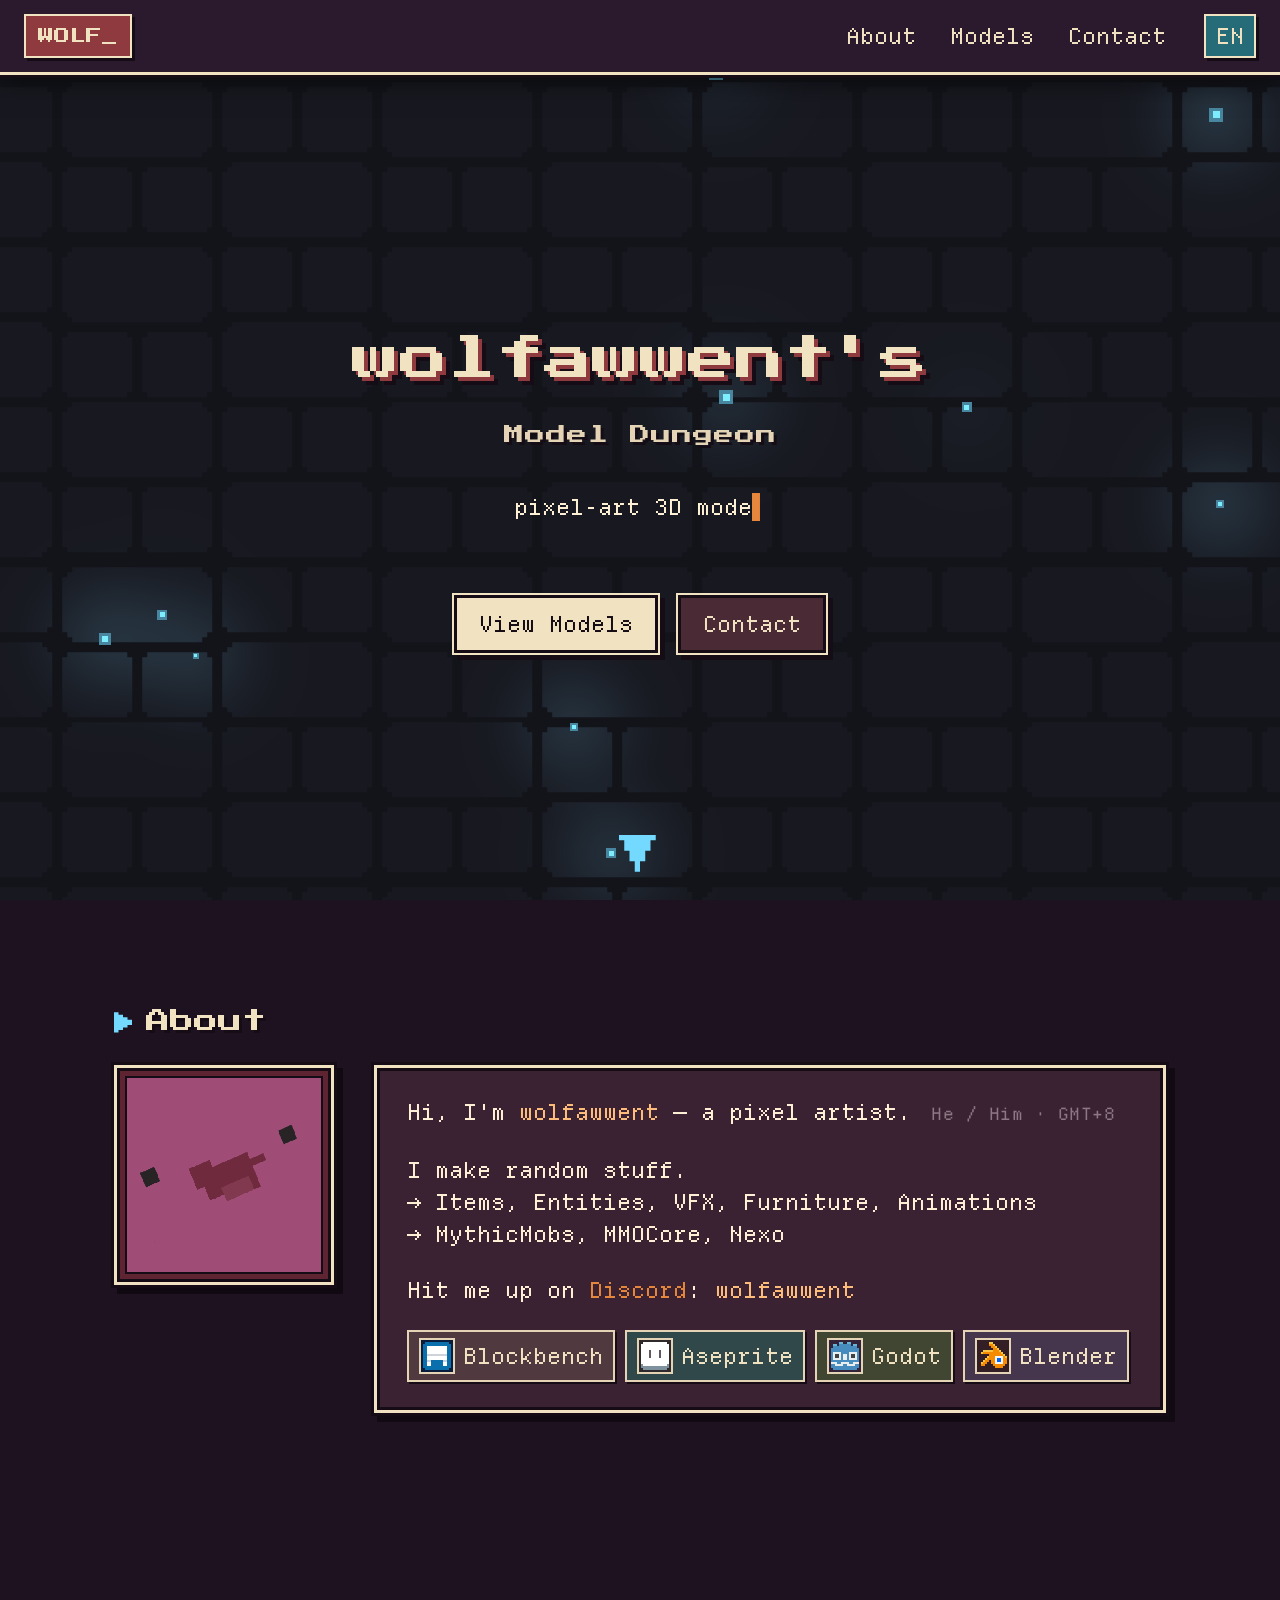
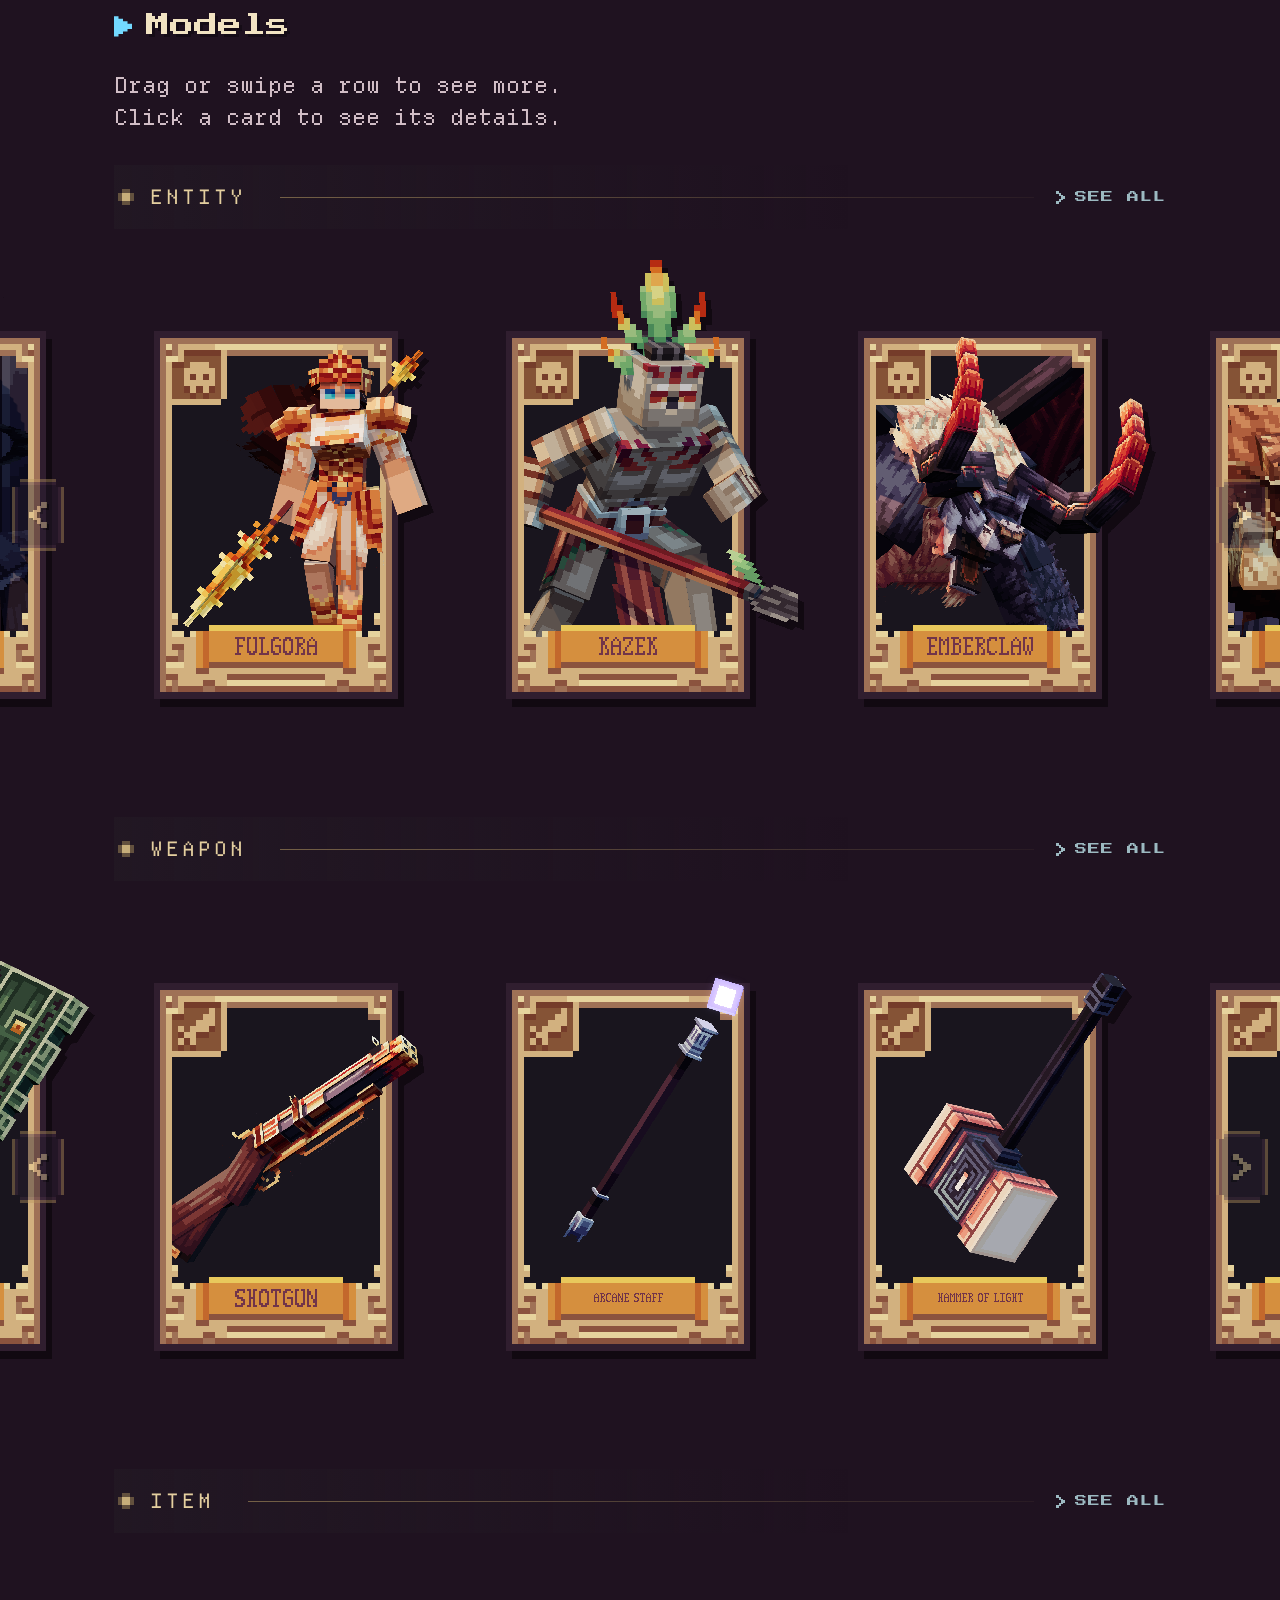
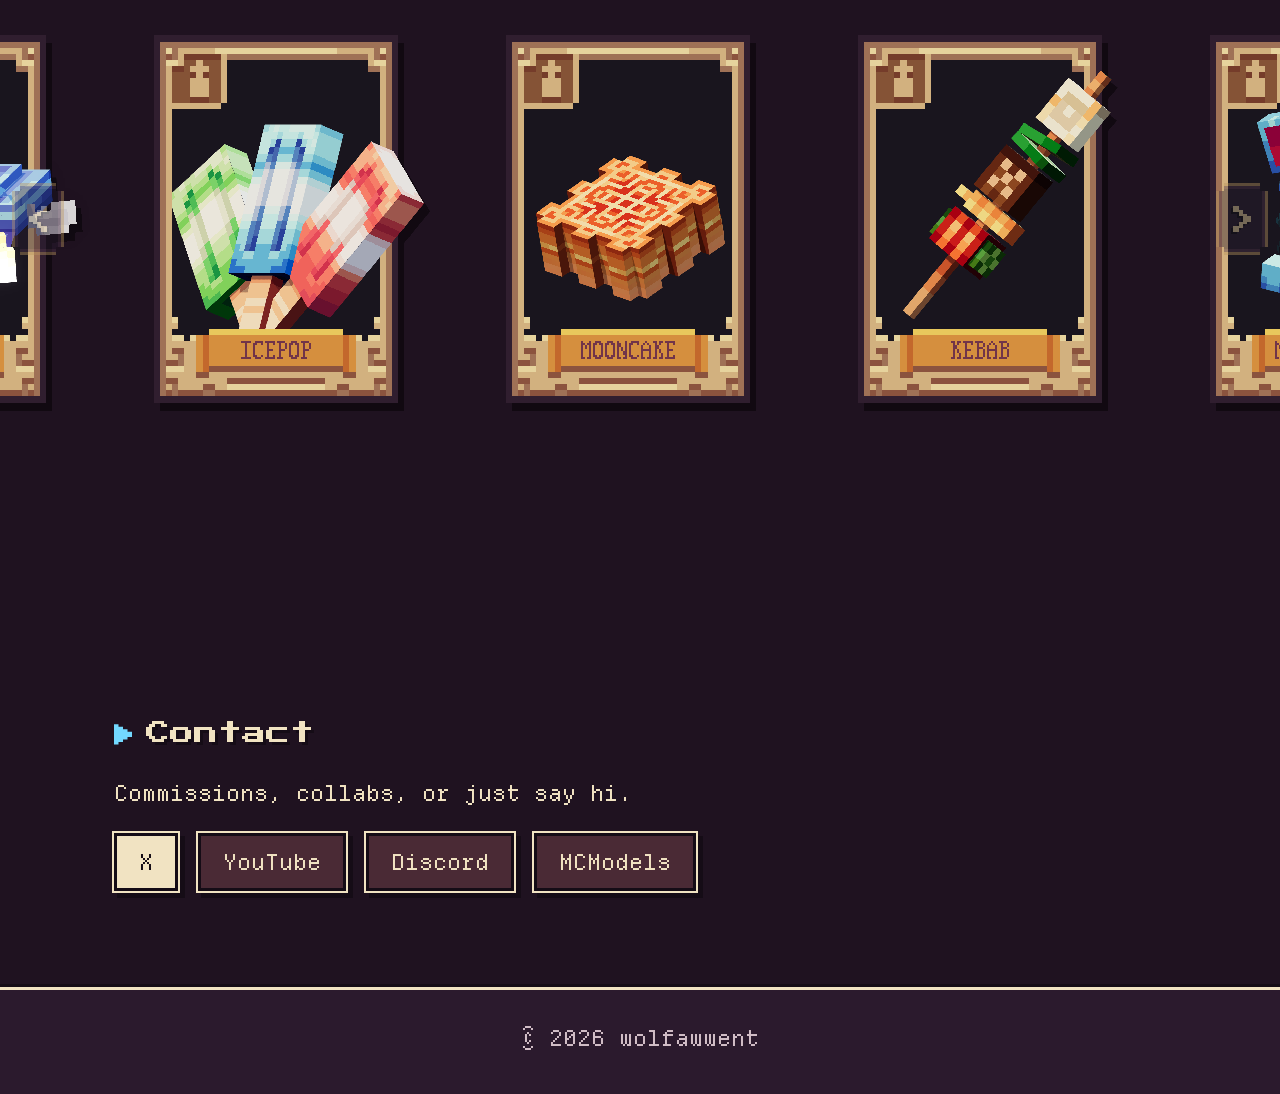
==== commit 3cfe6920: "Refactor code structure for improved readability and maintainability" ====
--- a/index.html
+++ b/index.html
@@ -133,7 +133,7 @@
   <script src="js/bg.js"></script>
   <script src="js/main.js"></script>
   <script src="js/card-model-preview.js?v=pose-2"></script>
-  <script src="js/card-parallax.js?v=1"></script>
+  <script src="js/card-parallax.js?v=2"></script>
   <script src="js/card-gallery.js"></script>
   <script src="js/dev-tools-link.js"></script>
 </body>
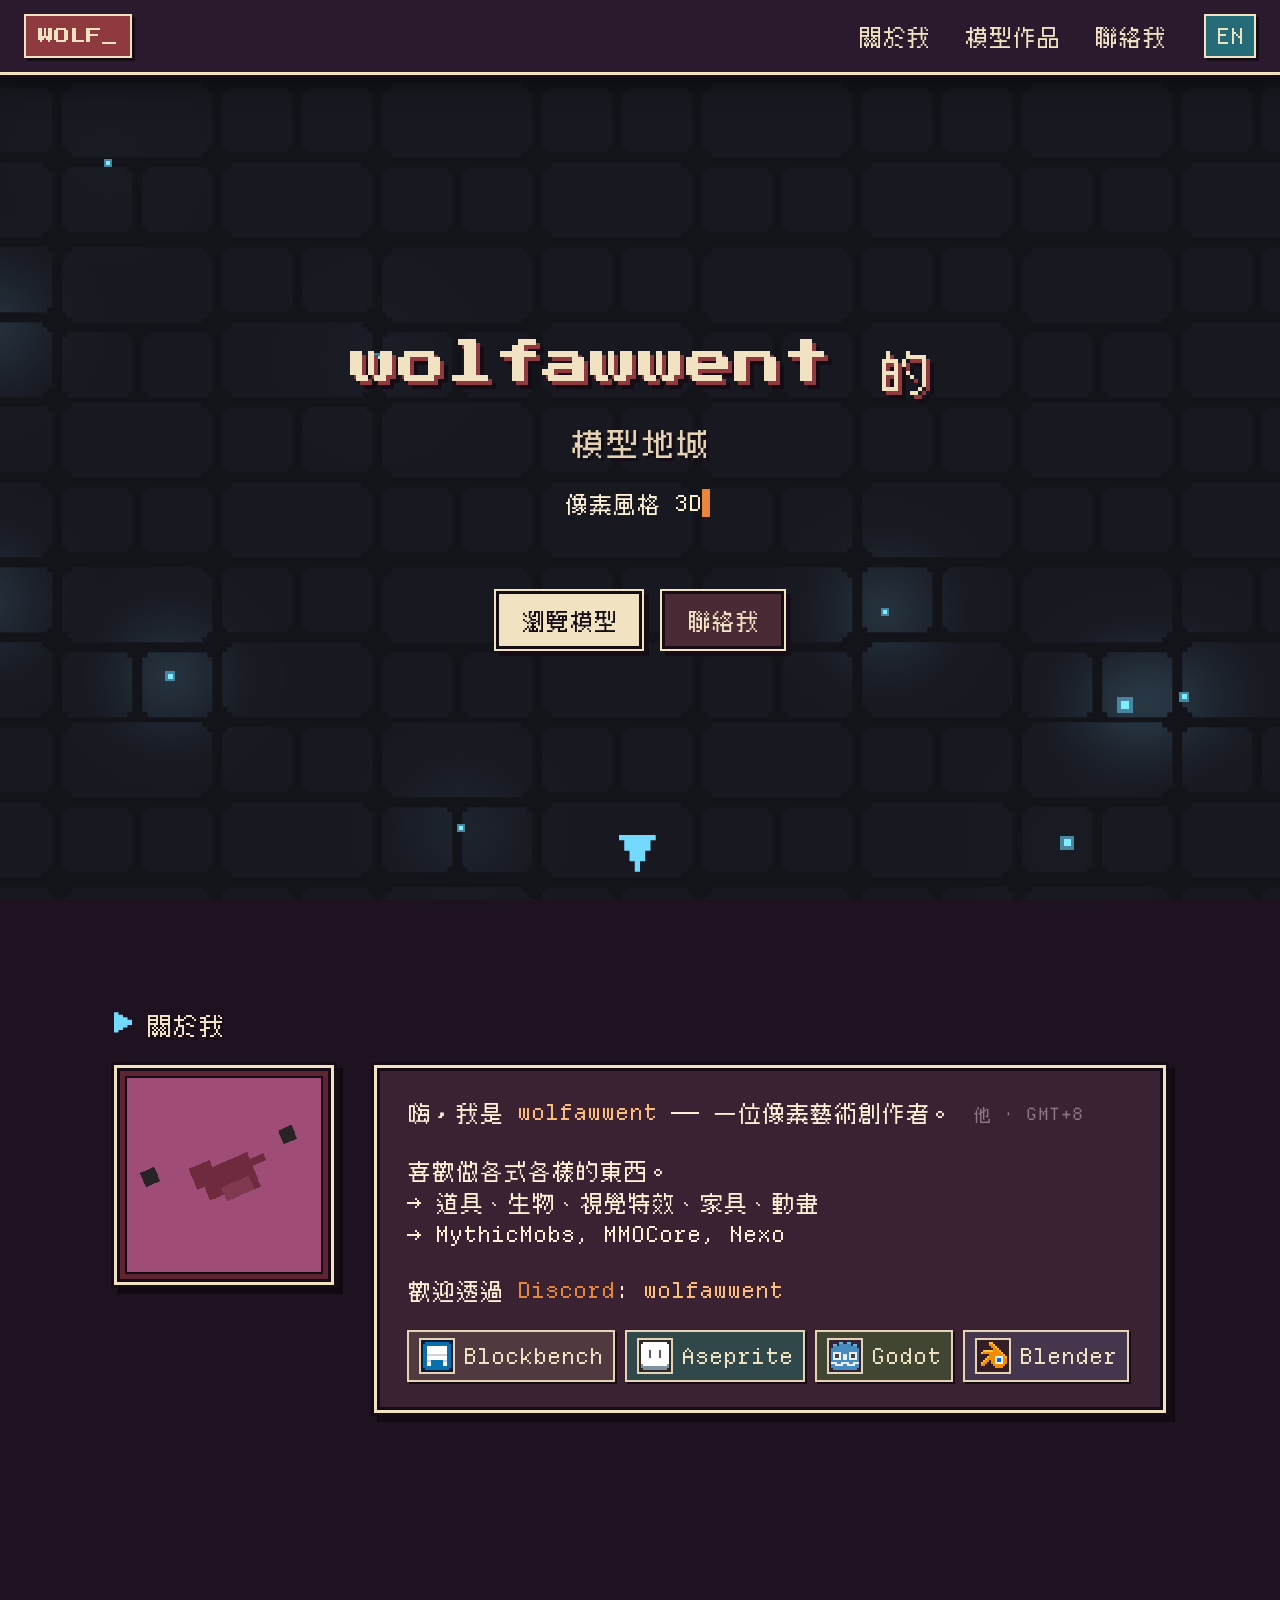
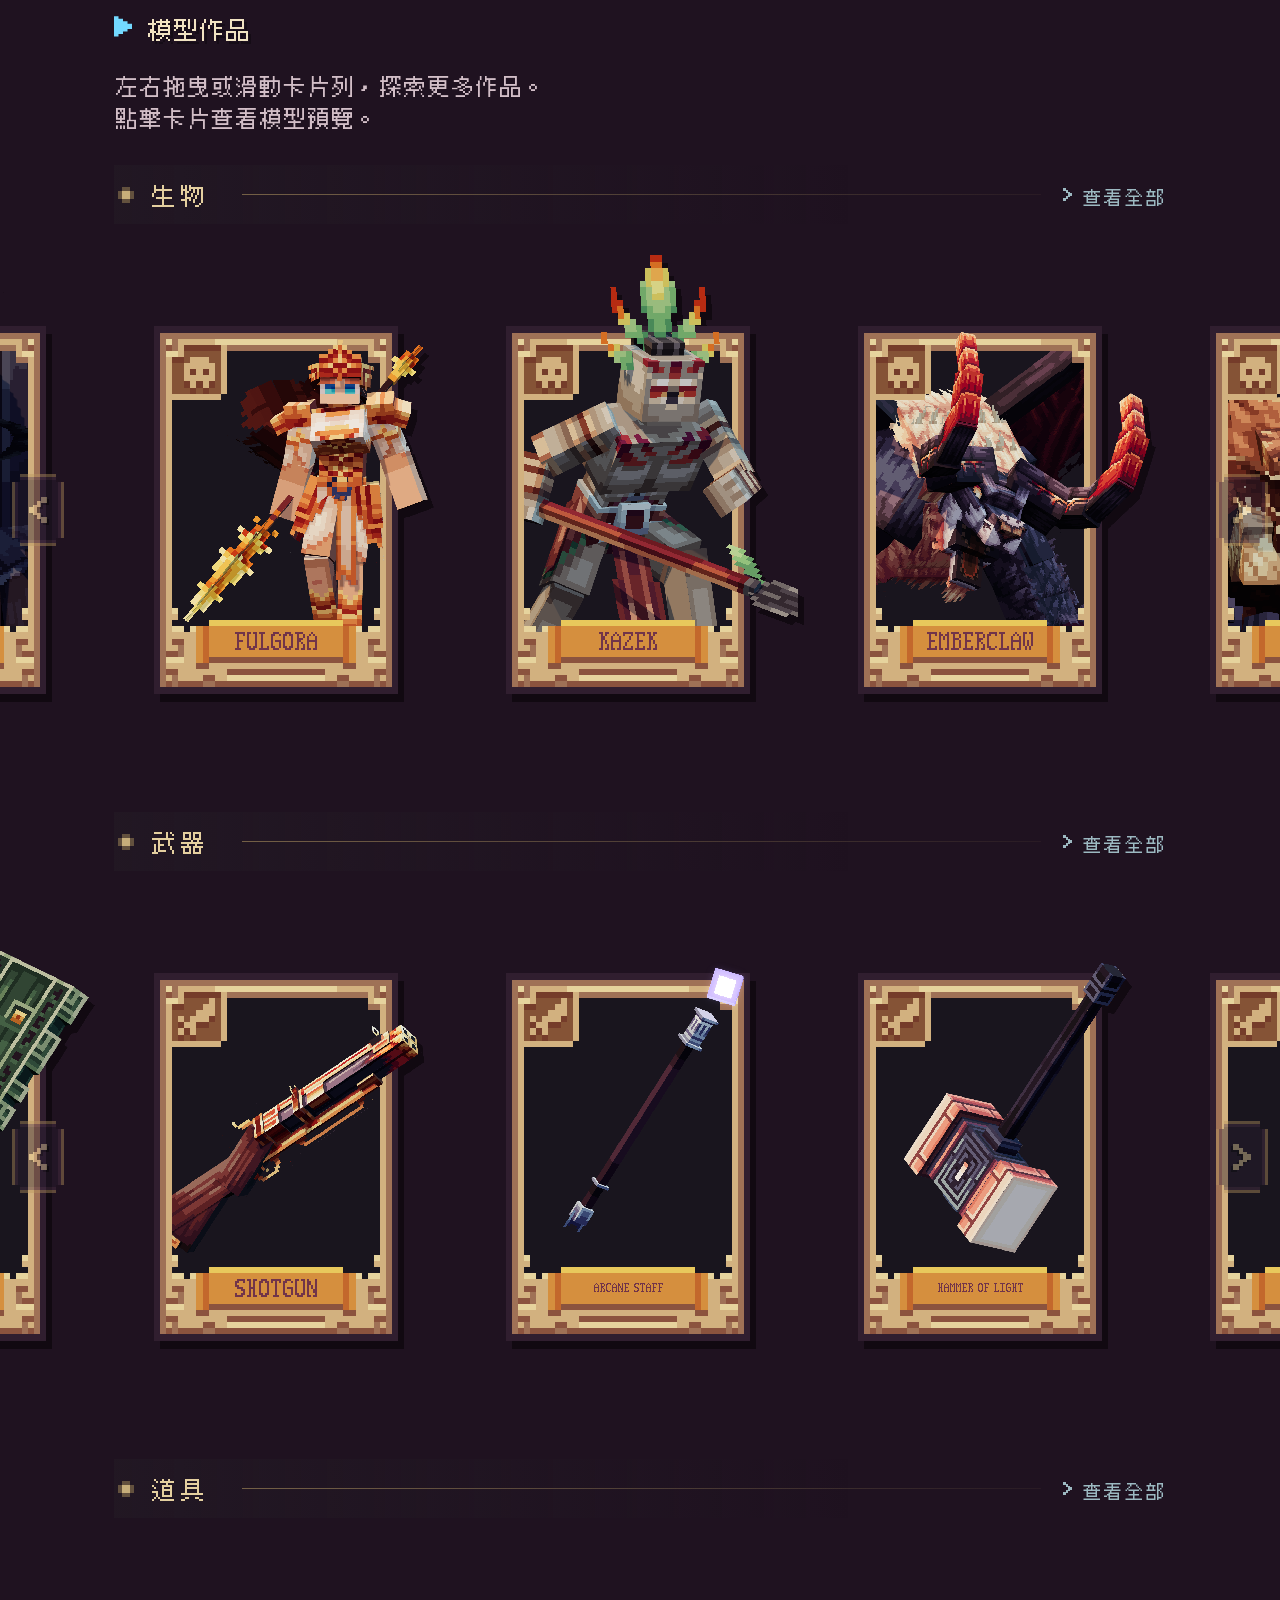
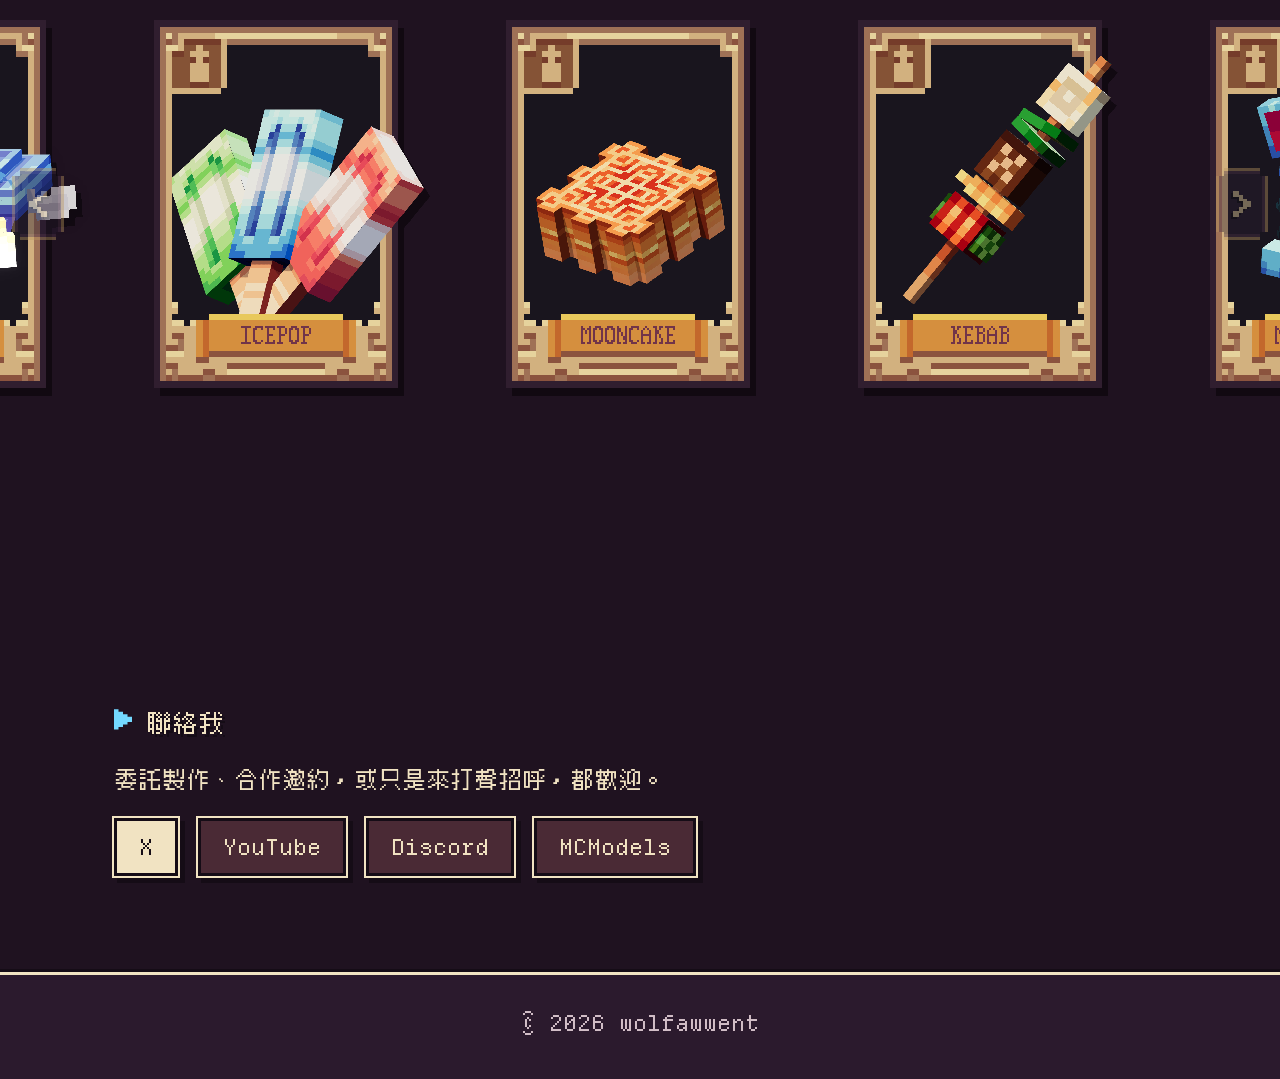
==== commit bd717786: "feat: add Traditional Chinese translations and improve language switch functionality" ====
--- a/index.html
+++ b/index.html
@@ -2,6 +2,7 @@
 <html lang="en">
 <head>
   <meta charset="UTF-8" />
+  <script src="js/i18n.js"></script>
   <meta name="viewport" content="width=device-width, initial-scale=1.0" />
   <title>wolfawwent's Model Dungeon</title>
   <meta name="description" content="wolfawwent's portfolio of pixel / voxel 3D models." />
@@ -37,7 +38,7 @@
       <a href="#models">Models</a>
       <a href="#contact">Contact</a>
     </nav>
-    <button class="nav__lang" id="langBtn" type="button" title="Language (coming soon)">EN</button>
+    <button class="nav__lang" id="langBtn" type="button" title="切換語言">EN</button>
   </header>
 
   <main id="top">
--- a/css/style.css
+++ b/css/style.css
@@ -571,3 +571,19 @@
 .shelf .card--auto>.card__parallax{position:absolute;inset:0;width:100%;height:100%;pointer-events:none;image-rendering:pixelated;filter:drop-shadow(0 8px 8px rgba(5,3,12,.65)) drop-shadow(0 0 18px rgba(9,5,20,.5))}
 .shelf .card--auto.has-parallax>img{opacity:0}
 .shelf .card--auto>.card__name{z-index:1}
+
+/* Traditional Chinese uses the existing local pixel font. */
+@font-face {
+  font-family: 'Cubic11';
+  src: url('../assets/fonts/cubic11.ttf') format('truetype');
+  font-display: swap;
+}
+html:lang(zh-Hant) {
+  --font-pixel: 'Press Start 2P', 'Cubic11', monospace;
+  --font-body: 'Departure Mono', 'Cubic11', monospace;
+}
+html:lang(zh-Hant) .hero__sub-title { font-size: .65em; line-height: 1.6; }
+html:lang(zh-Hant) .shelf__all, html:lang(zh-Hant) .gallery__back { font-size: 18px; line-height: 1.5; }
+html:lang(zh-Hant) .shelf__head .shelf__title { font-size: 24px; }
+html:lang(zh-Hant) .shelf__track:empty::after { content: '尚無作品'; font-size: 18px; }
+html:lang(zh-Hant) .card__media.no-img::after { content: '暫無預覽'; font-size: 18px; }
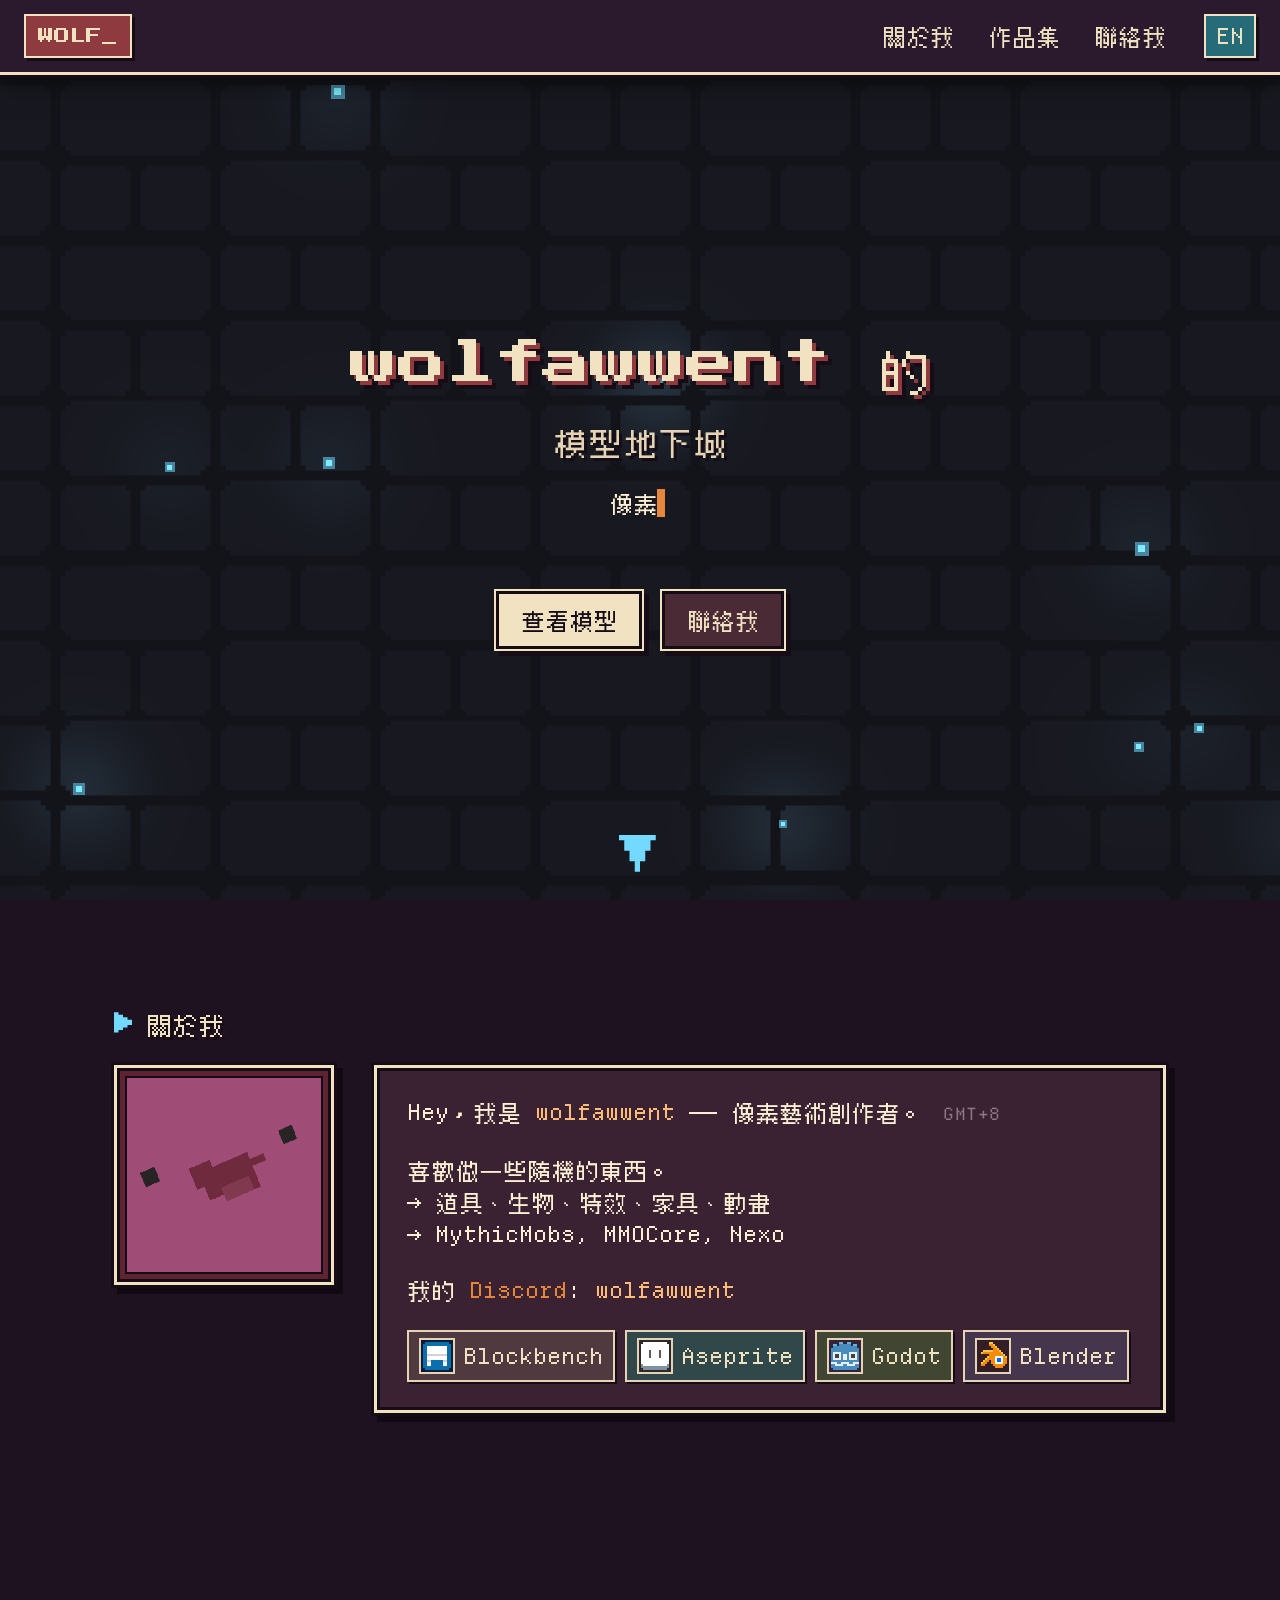
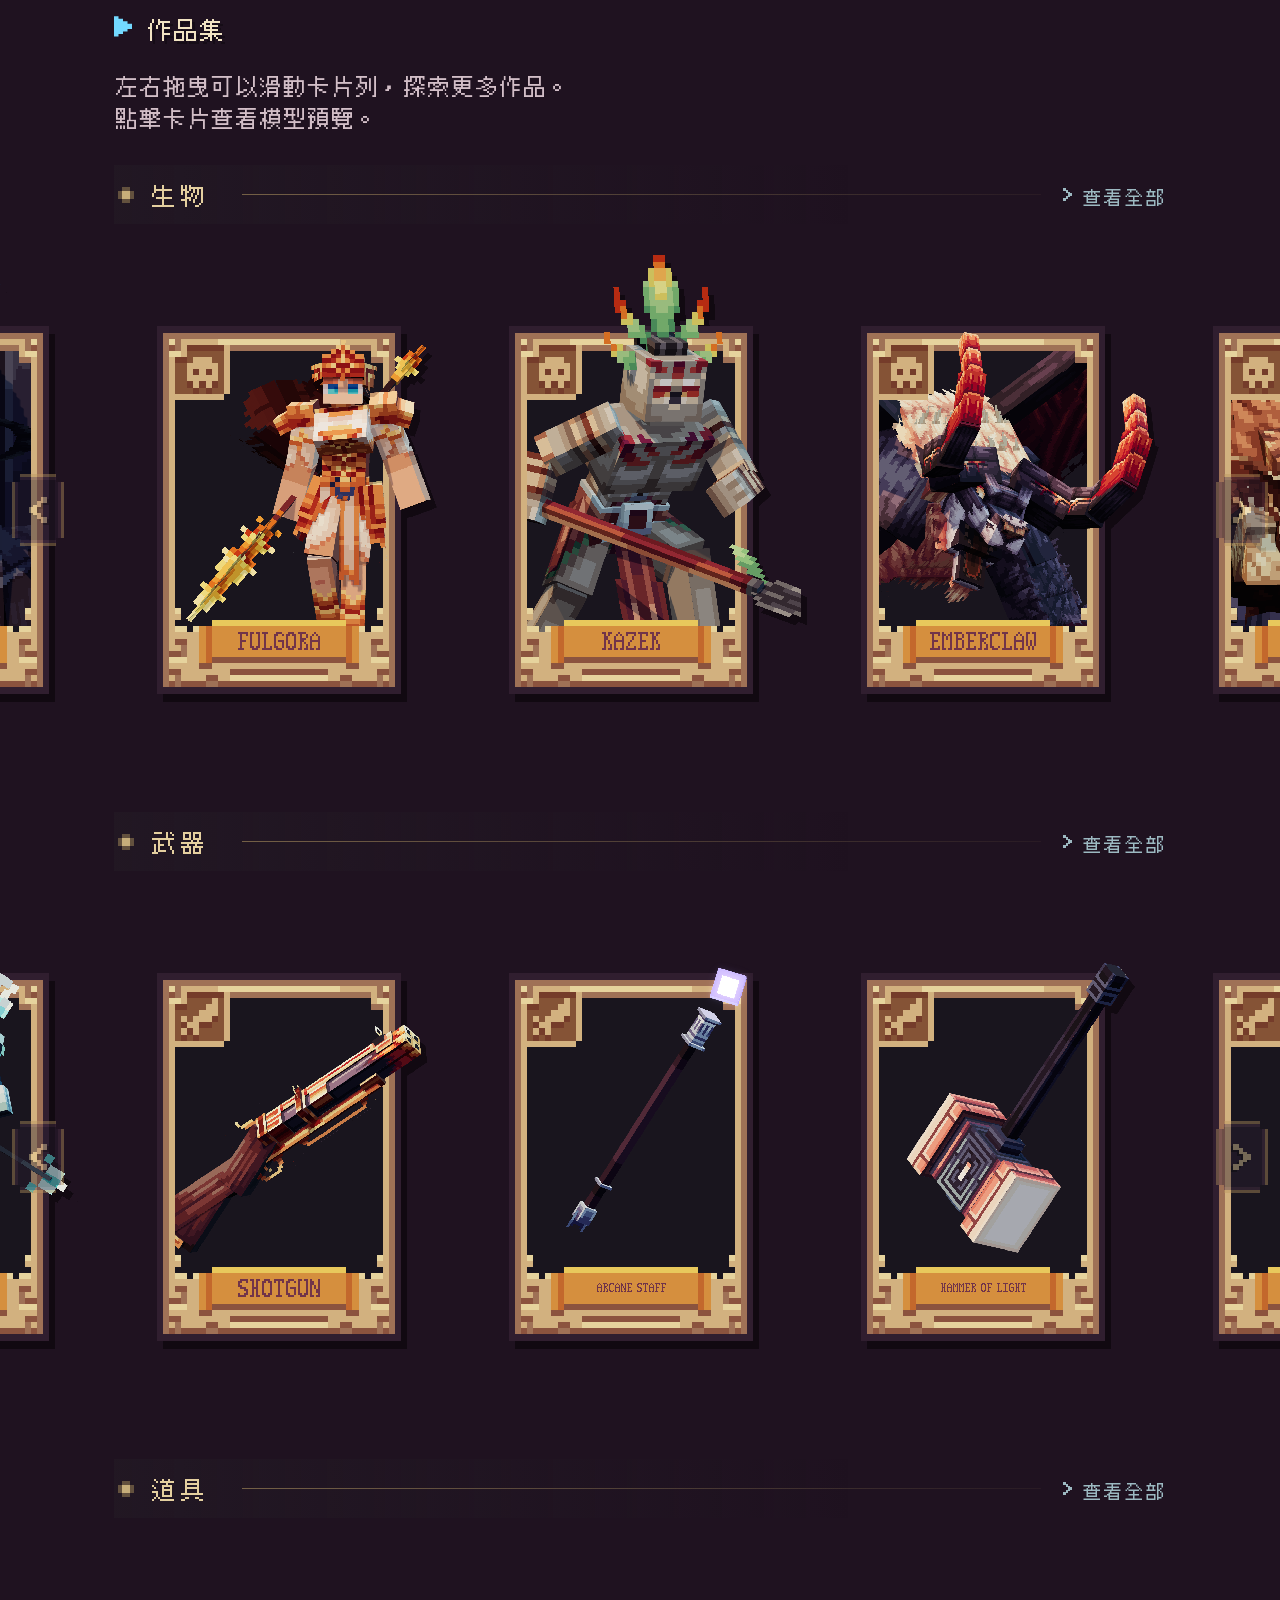
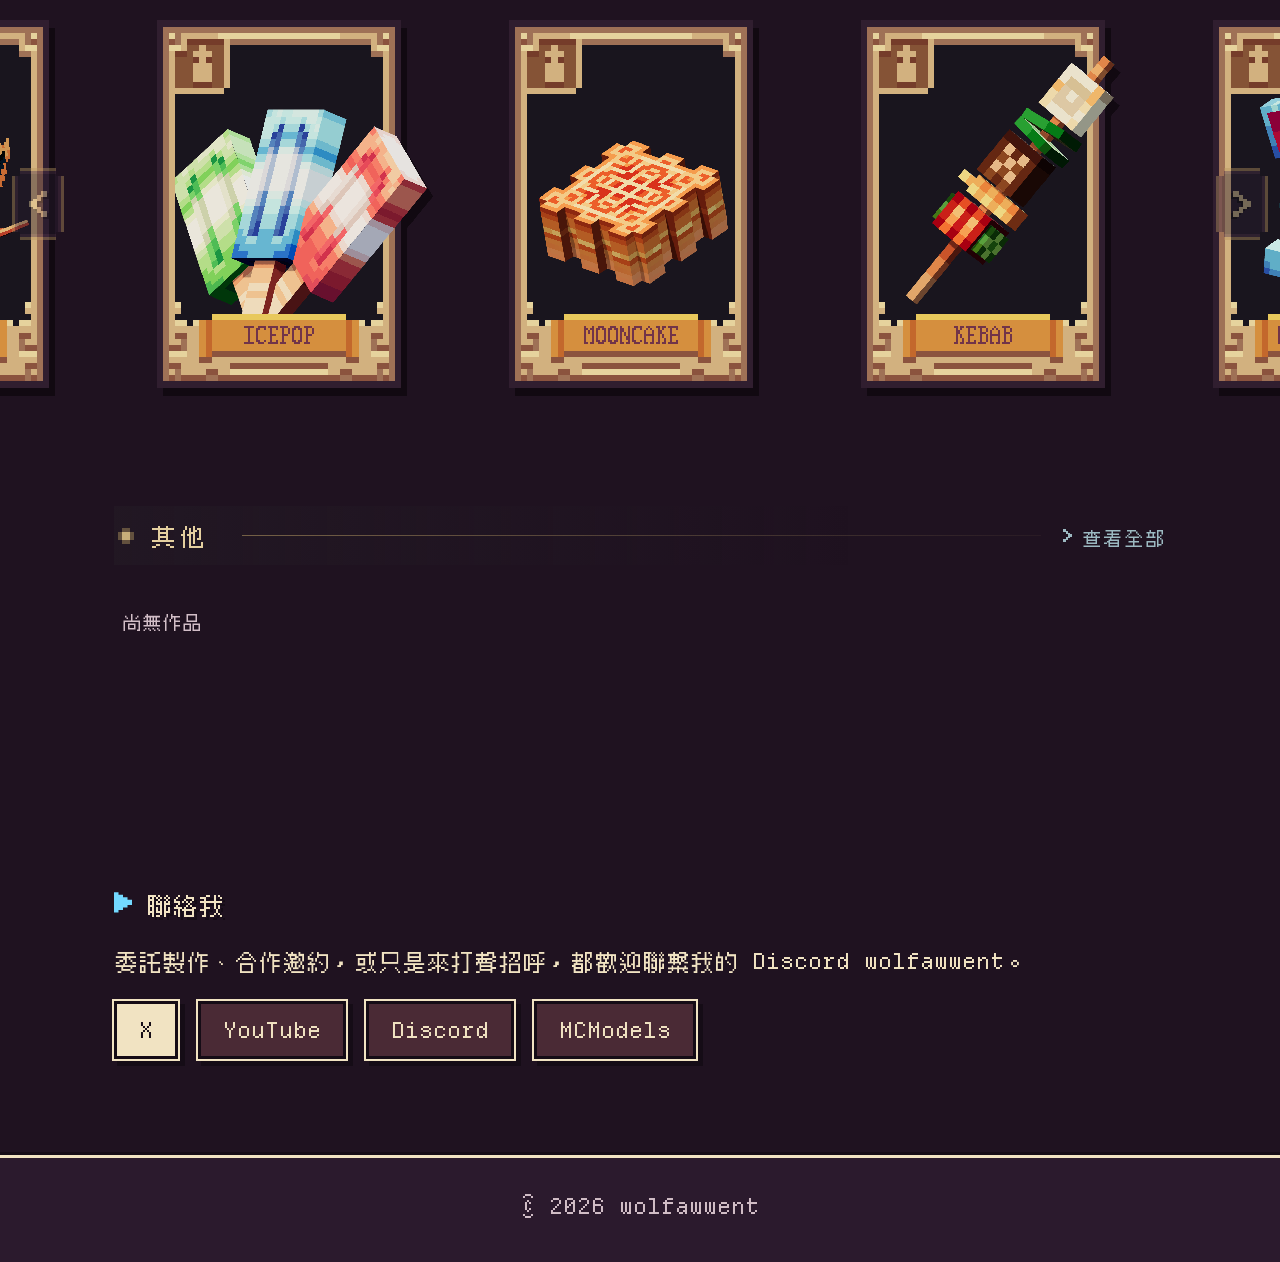
==== commit 9b7f235d: "Refactor code structure for improved readability and maintainability" ====
--- a/index.html
+++ b/index.html
@@ -111,6 +111,13 @@
         </div>
         <div class="shelf__track" aria-label="Item cards"></div>
       </div>
+      <div class="shelf" data-category="other">
+        <div class="shelf__head">
+          <h3 class="shelf__title">Other</h3>
+          <a class="shelf__all" href="gallery.html?type=other"><svg viewBox="0 0 9 13" aria-hidden="true" shape-rendering="crispEdges"><path d="M6 0H9V3H6V5H4V8H6V10H9V13H6V11H4V9H2V8H0V5H2V4H4V2H6Z"/></svg><span>SEE ALL</span></a>
+        </div>
+        <div class="shelf__track" aria-label="Other cards"></div>
+      </div>
     </section>
 
     <!-- ===== Contact ===== -->
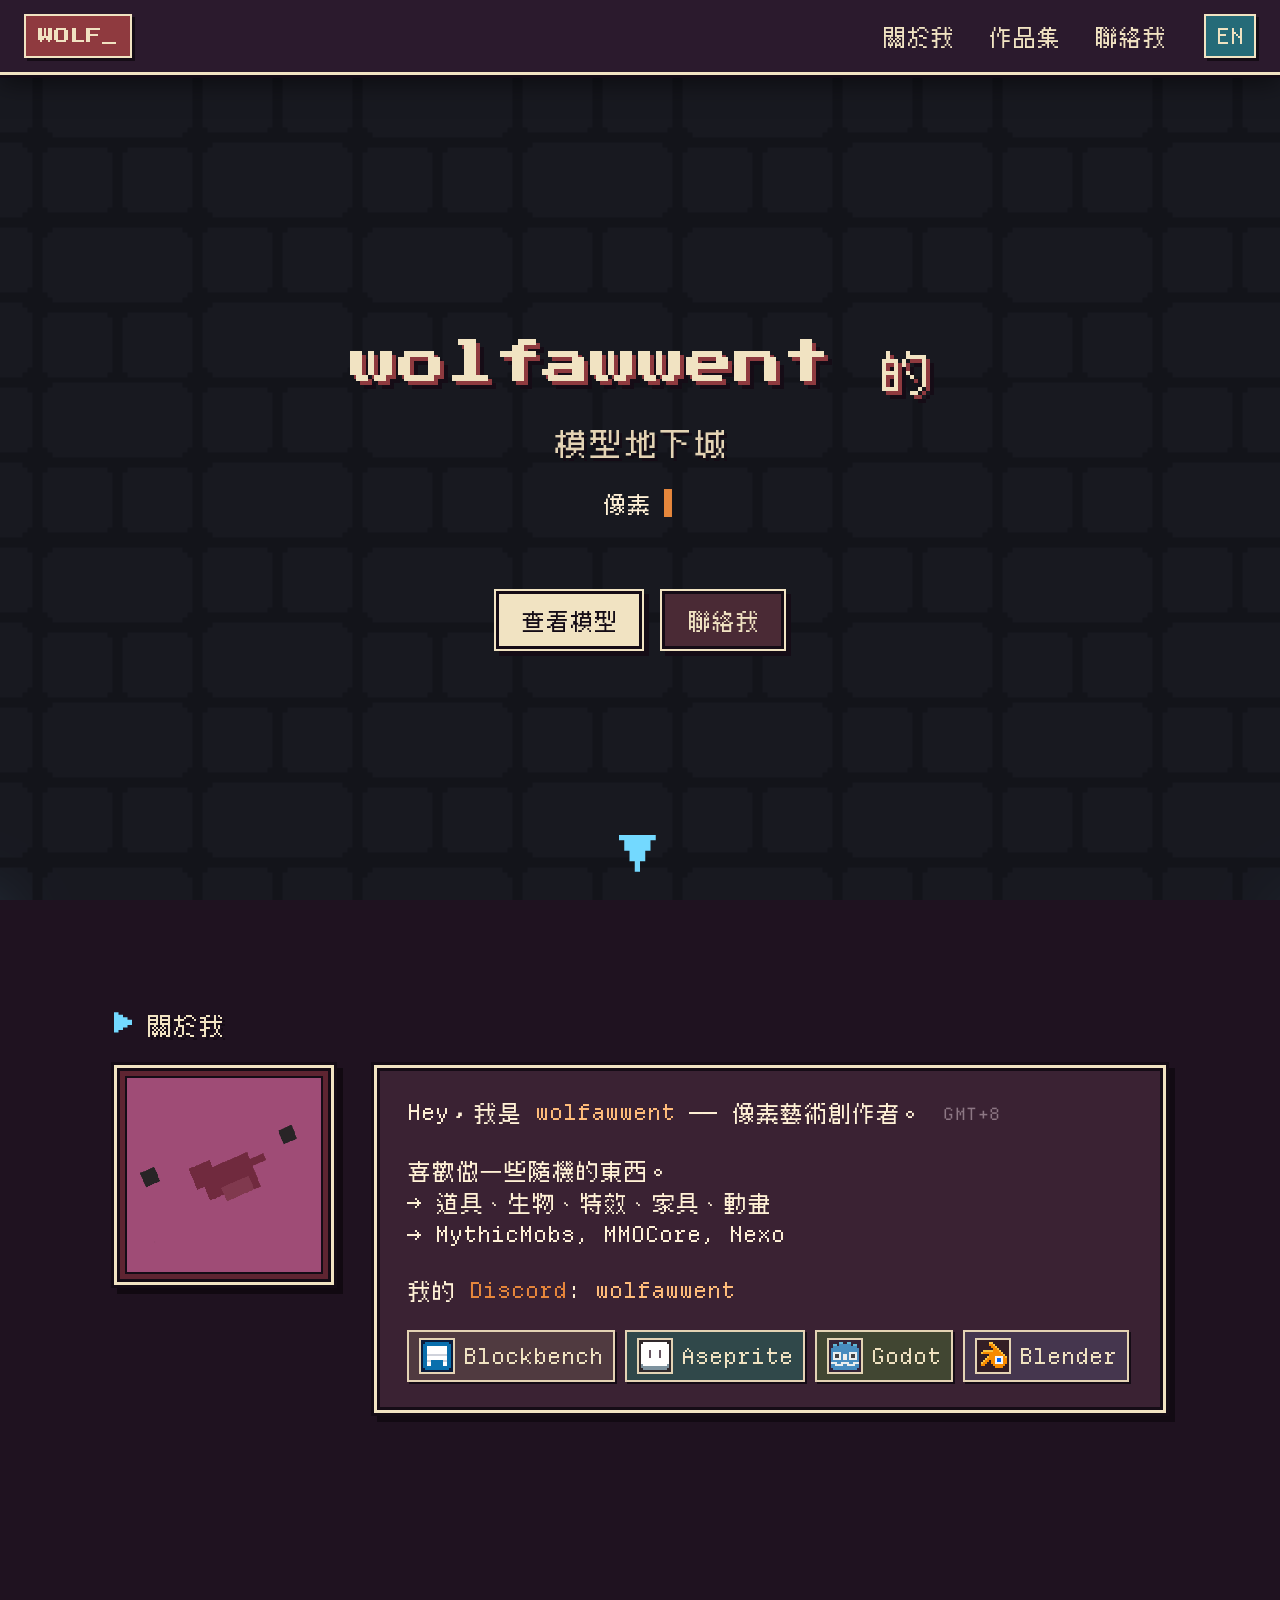
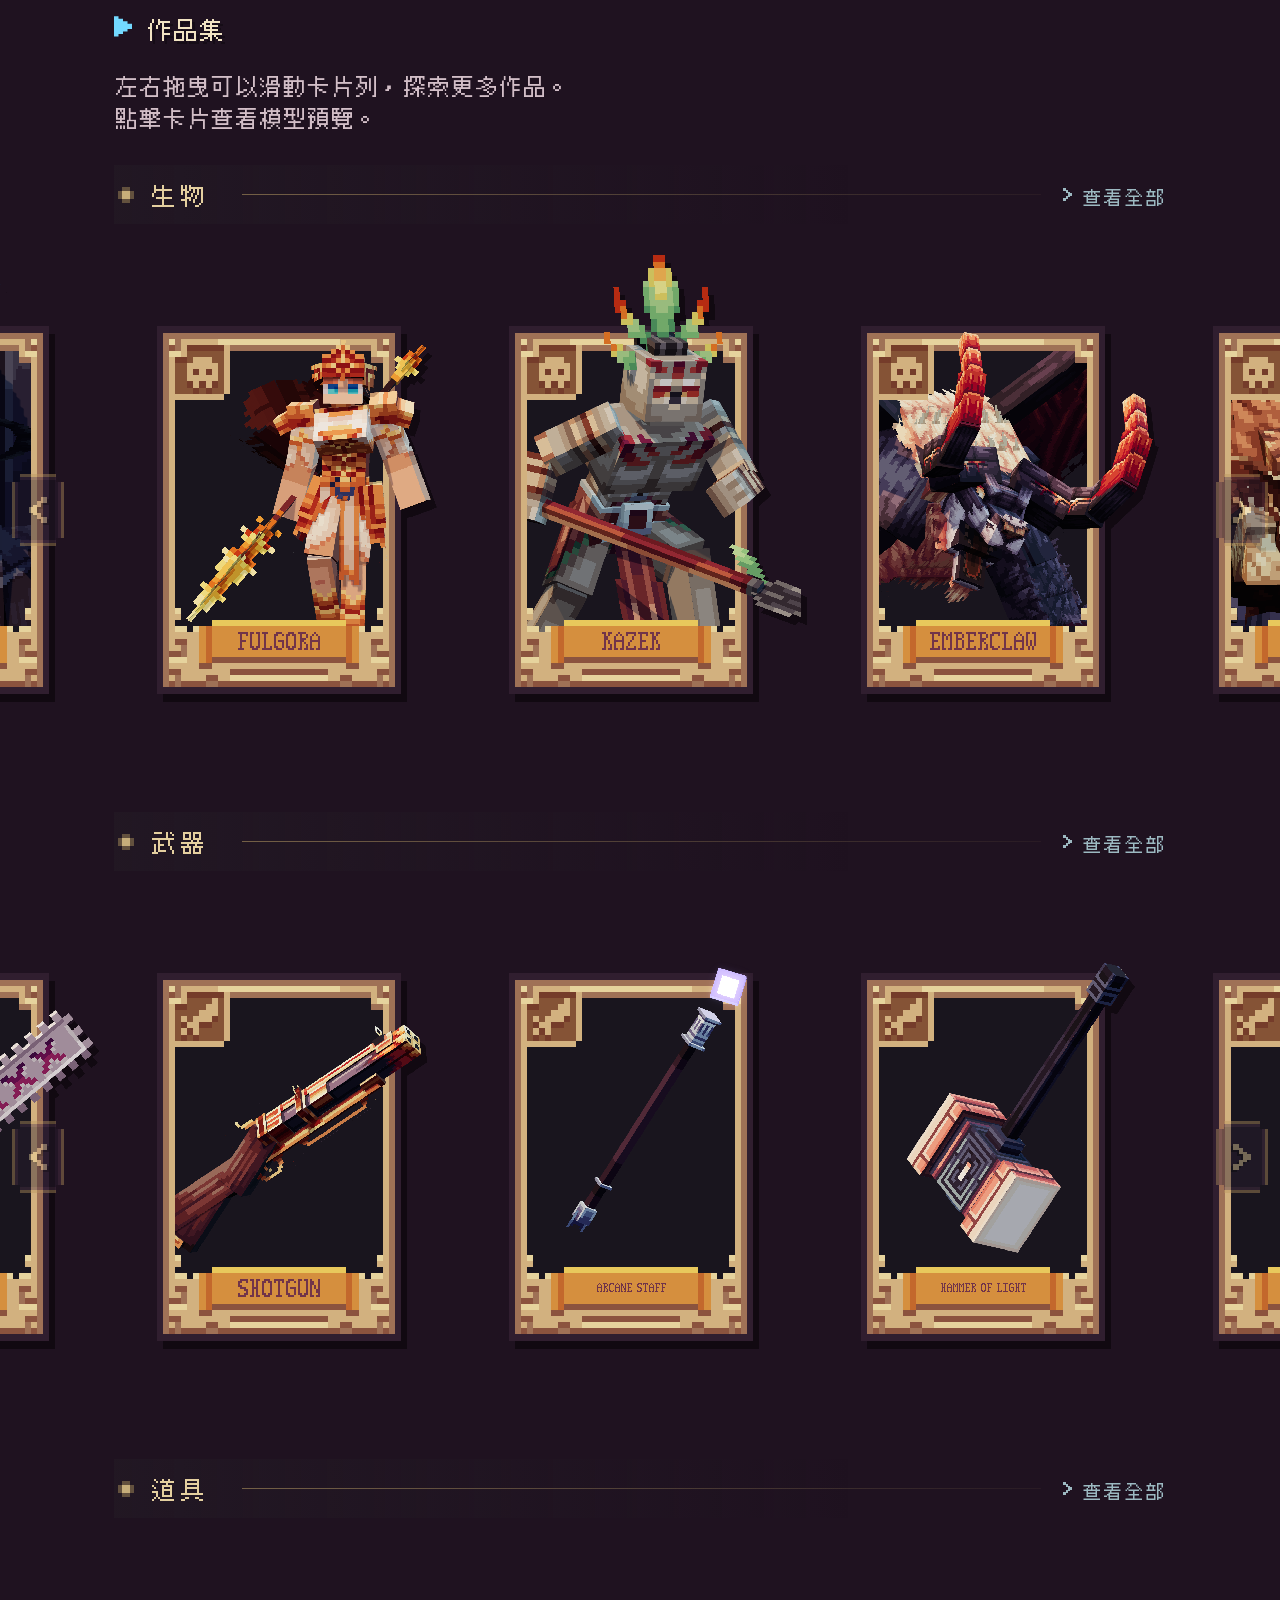
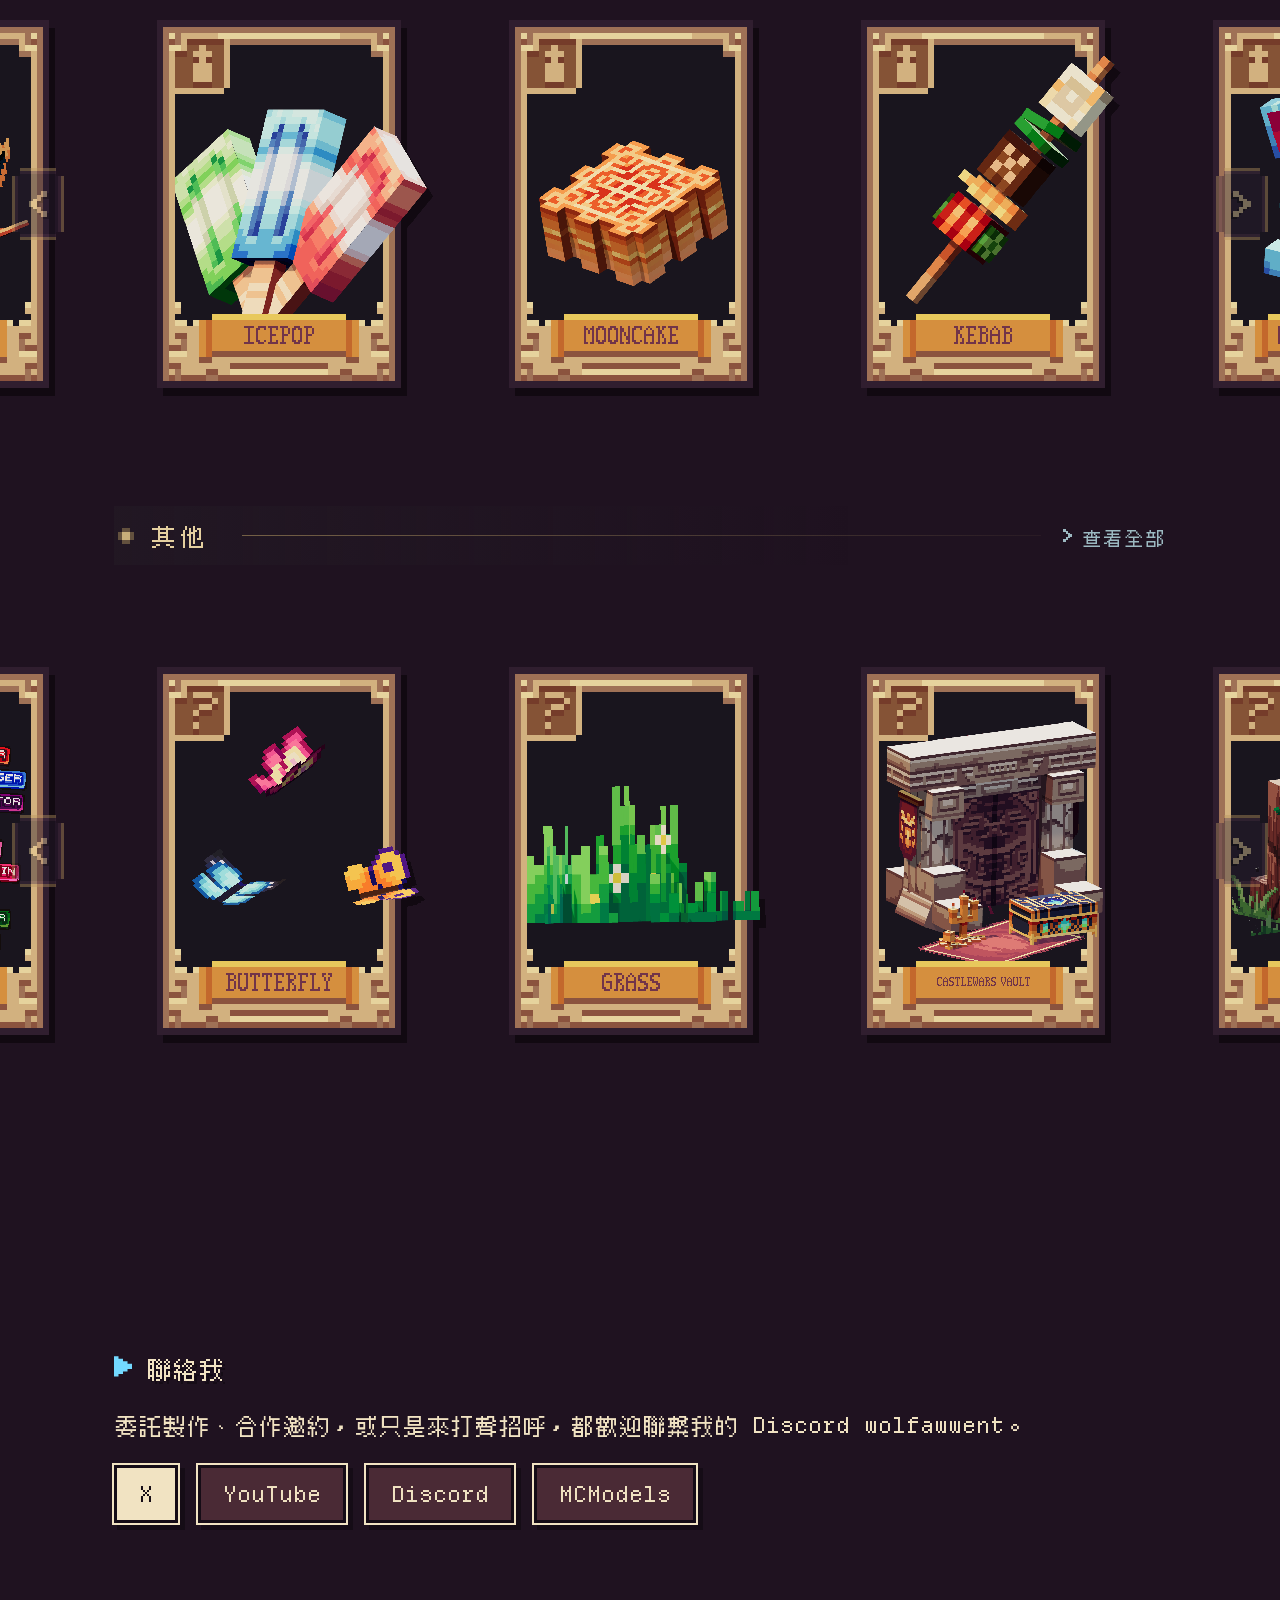
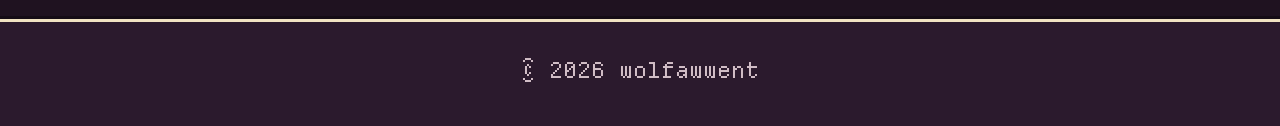
==== commit 8872c2a1: "Add analytics script for website traffic tracking" ====
--- a/index.html
+++ b/index.html
@@ -138,6 +138,7 @@
     <span>© <span id="year"></span> wolfawwent</span>
   </footer>
 
+  <script src="js/analytics.js"></script>
   <script src="js/bg.js"></script>
   <script src="js/main.js"></script>
   <script src="js/card-model-preview.js?v=pose-2"></script>
